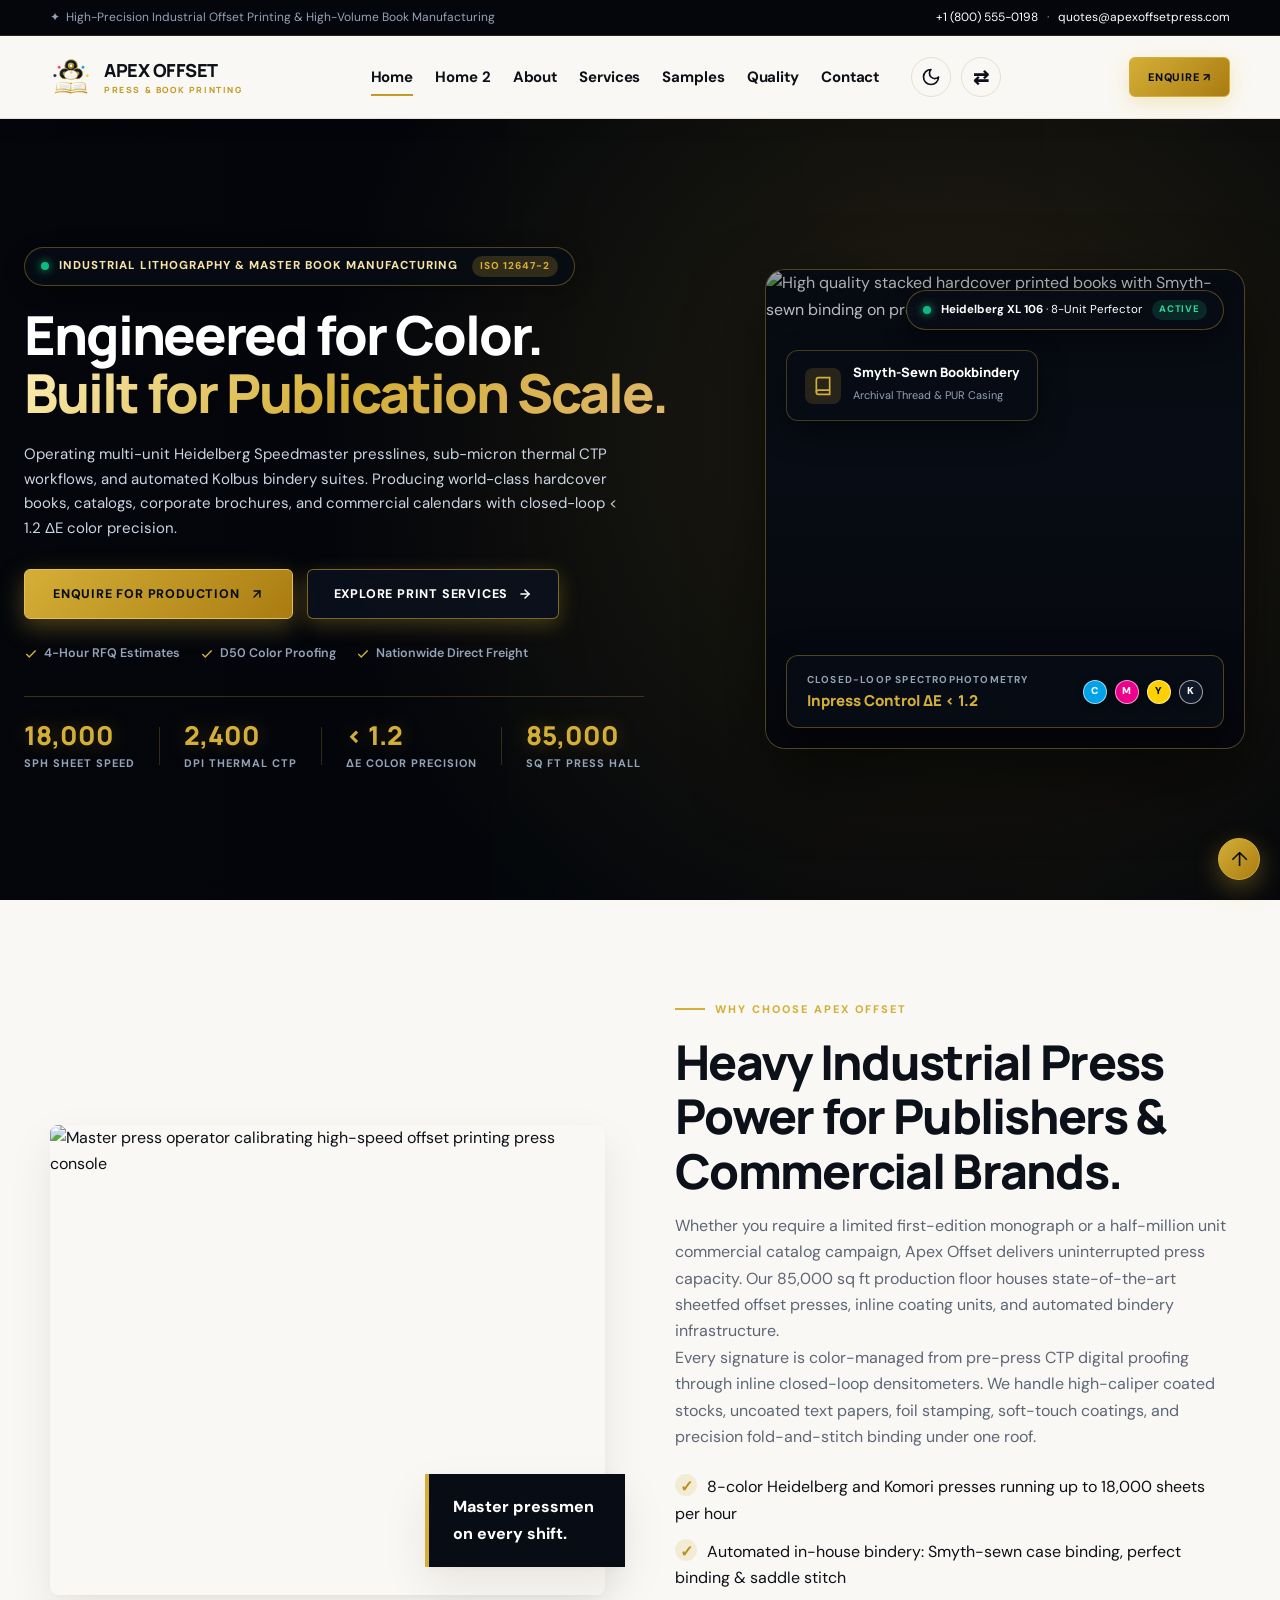
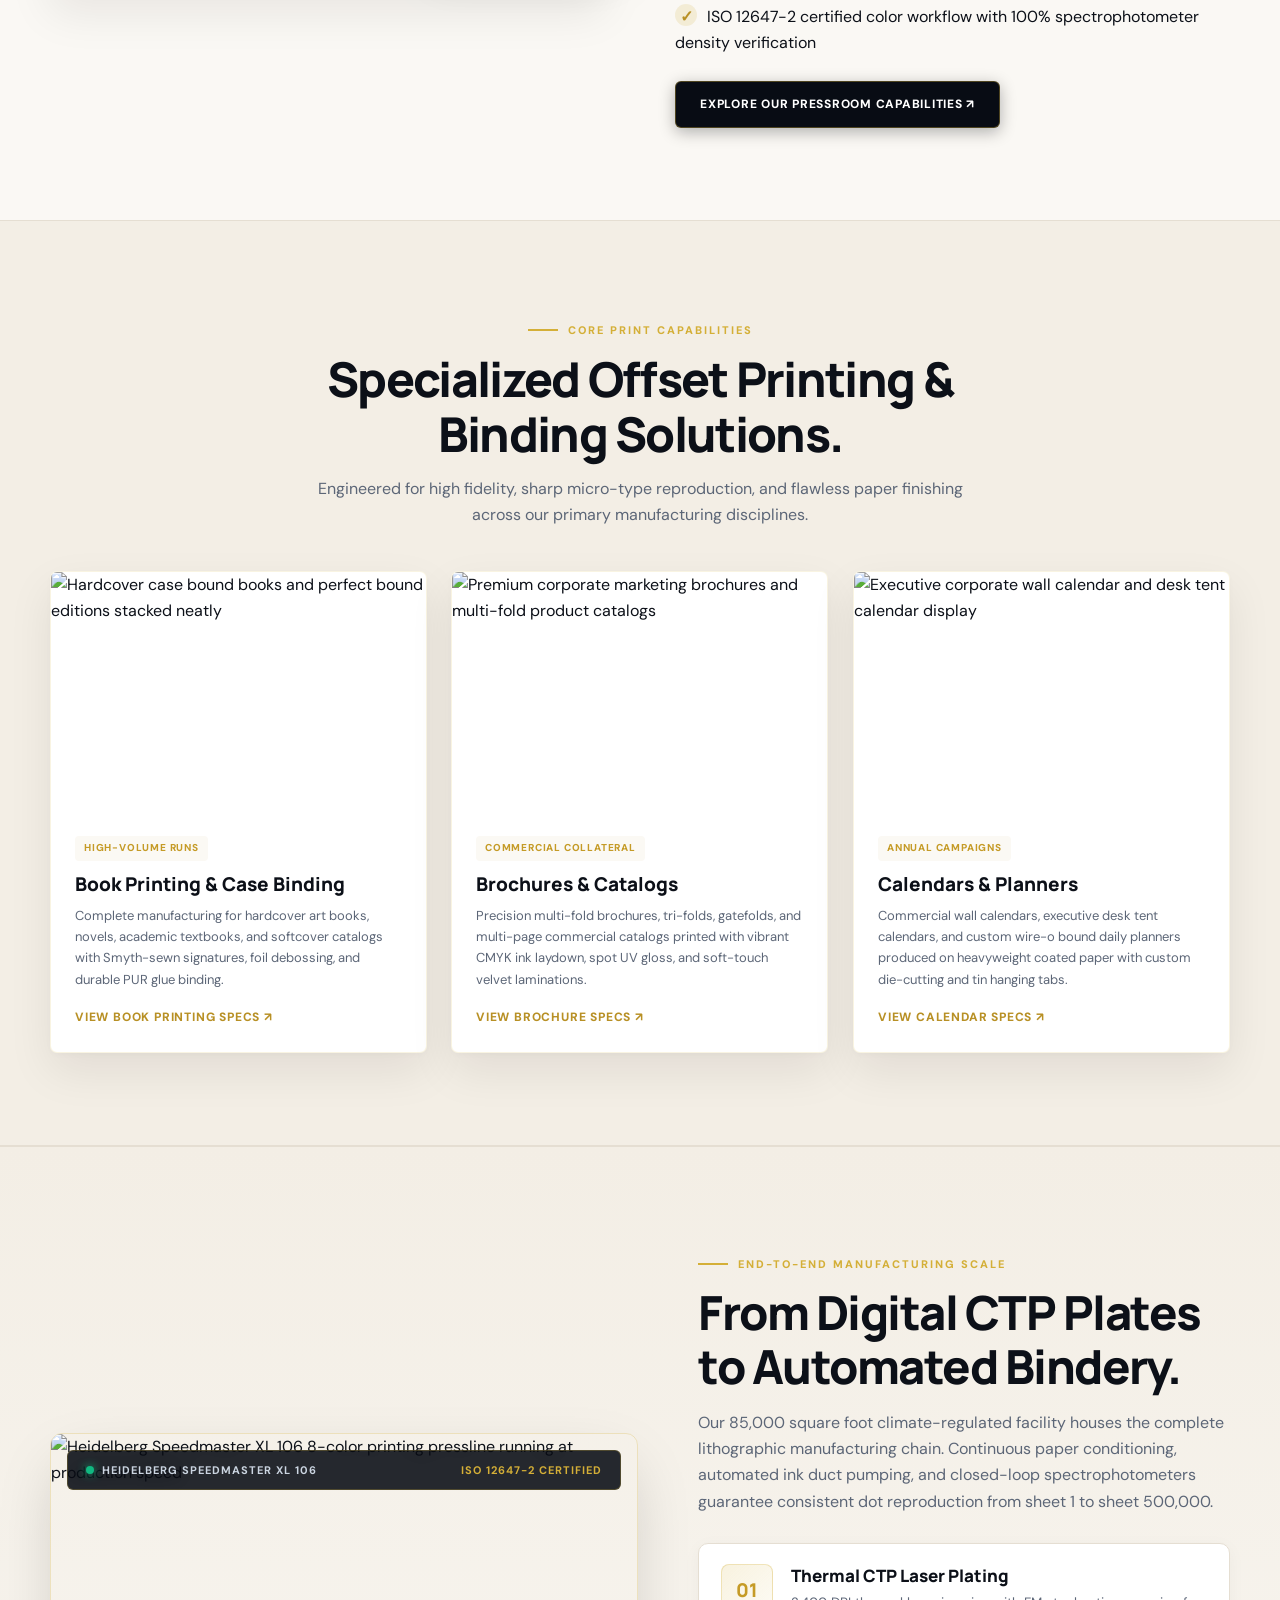
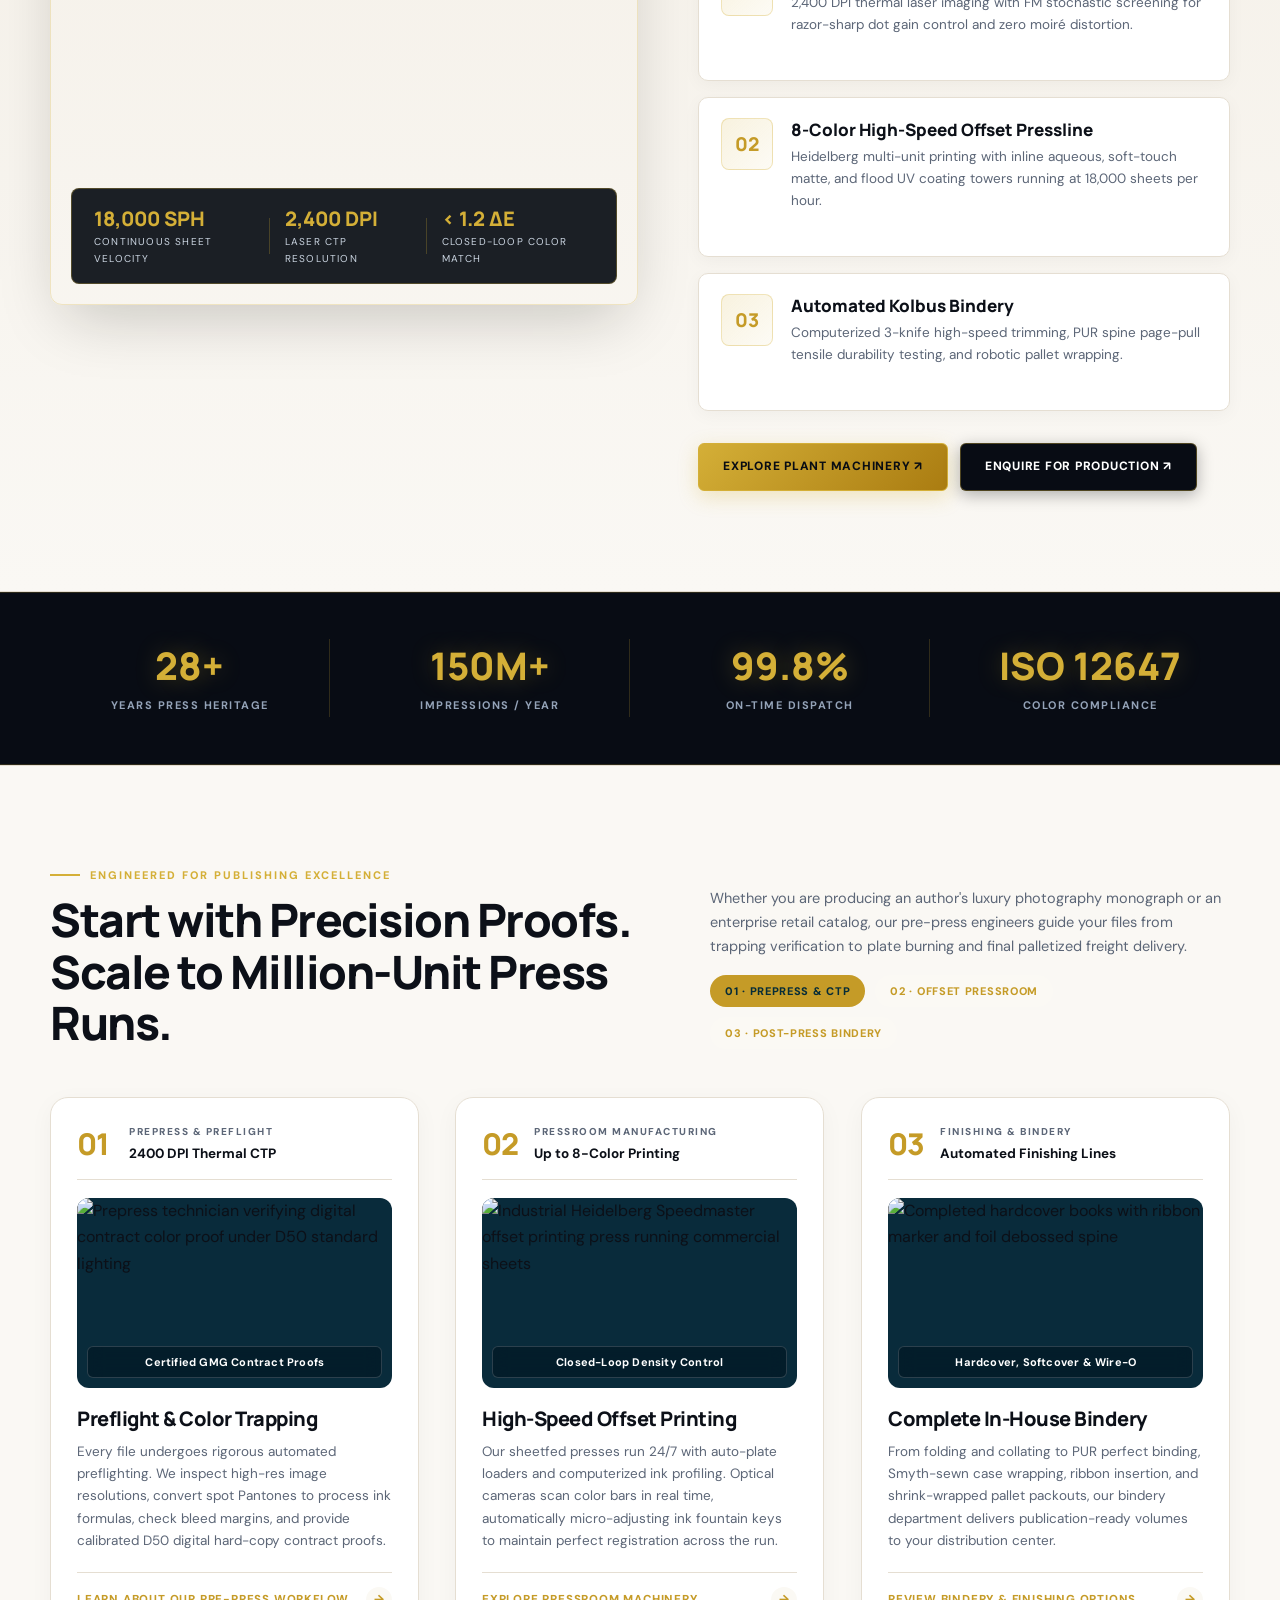
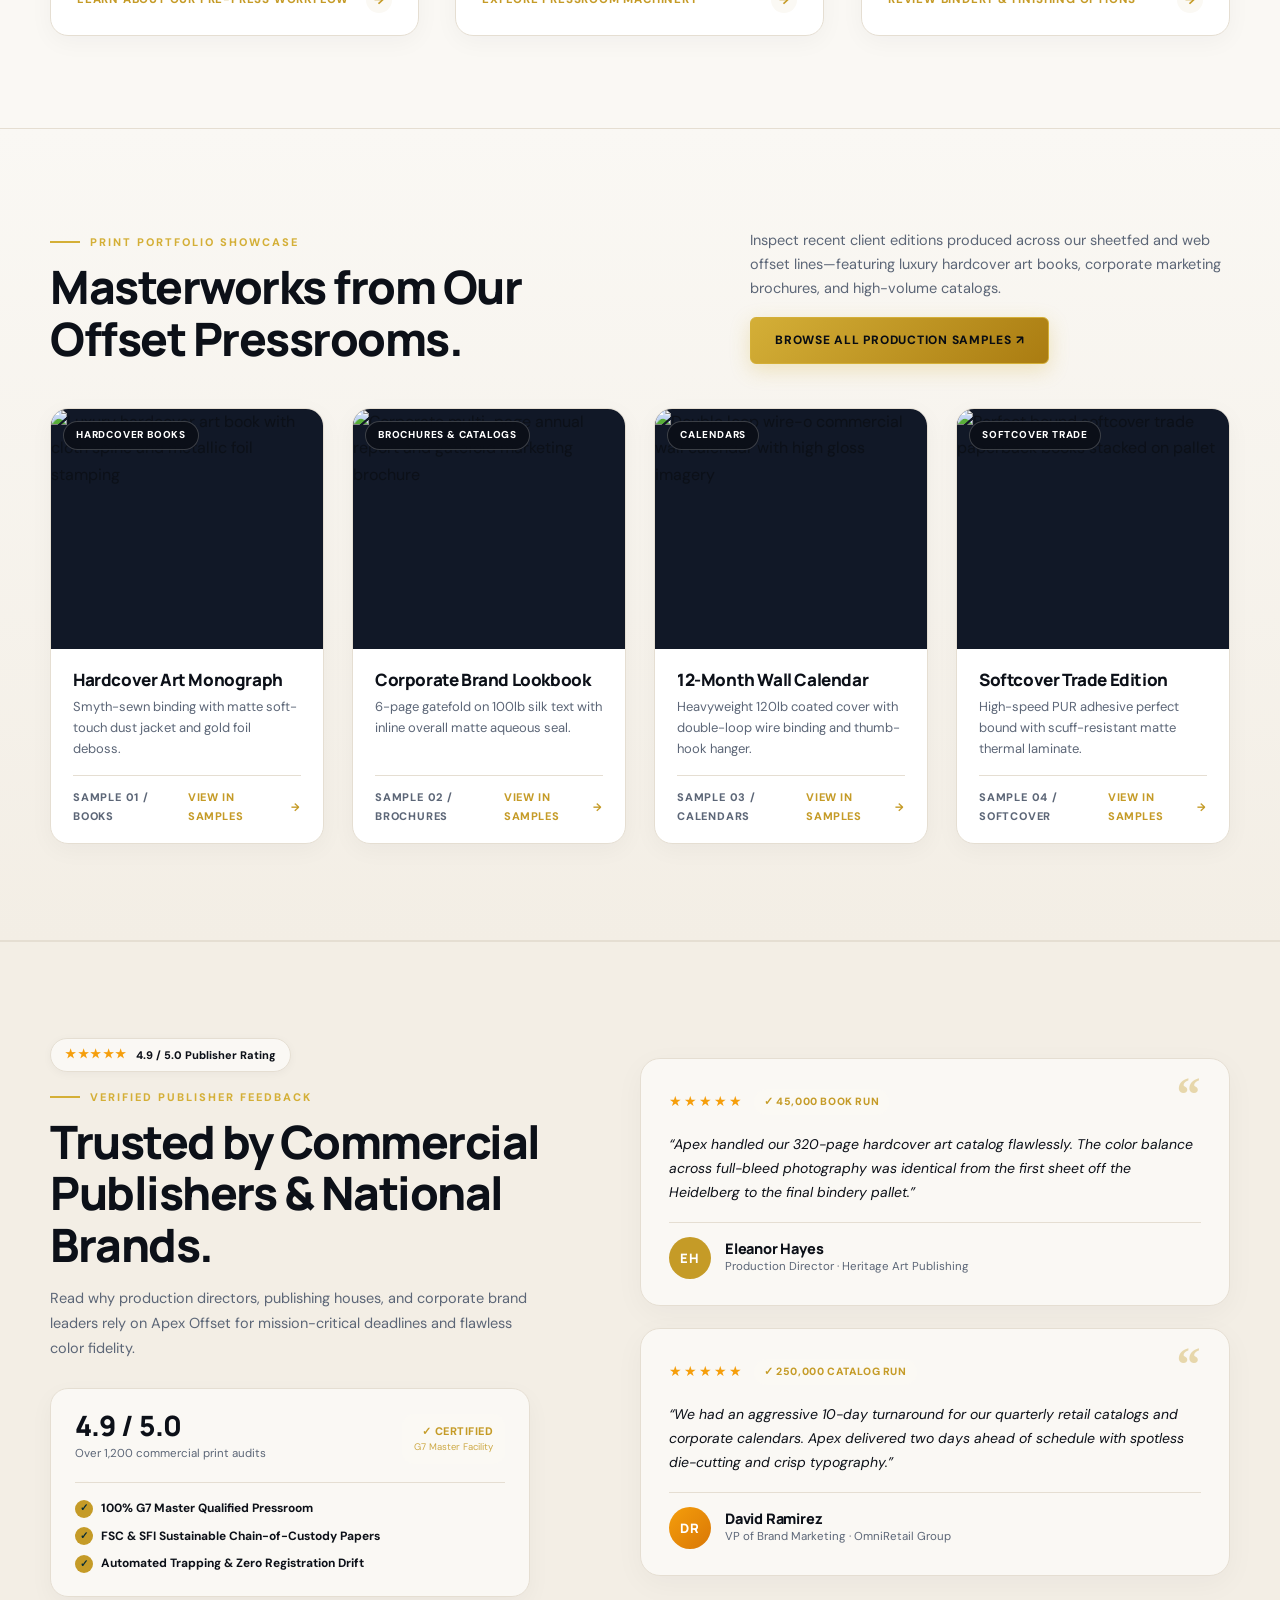
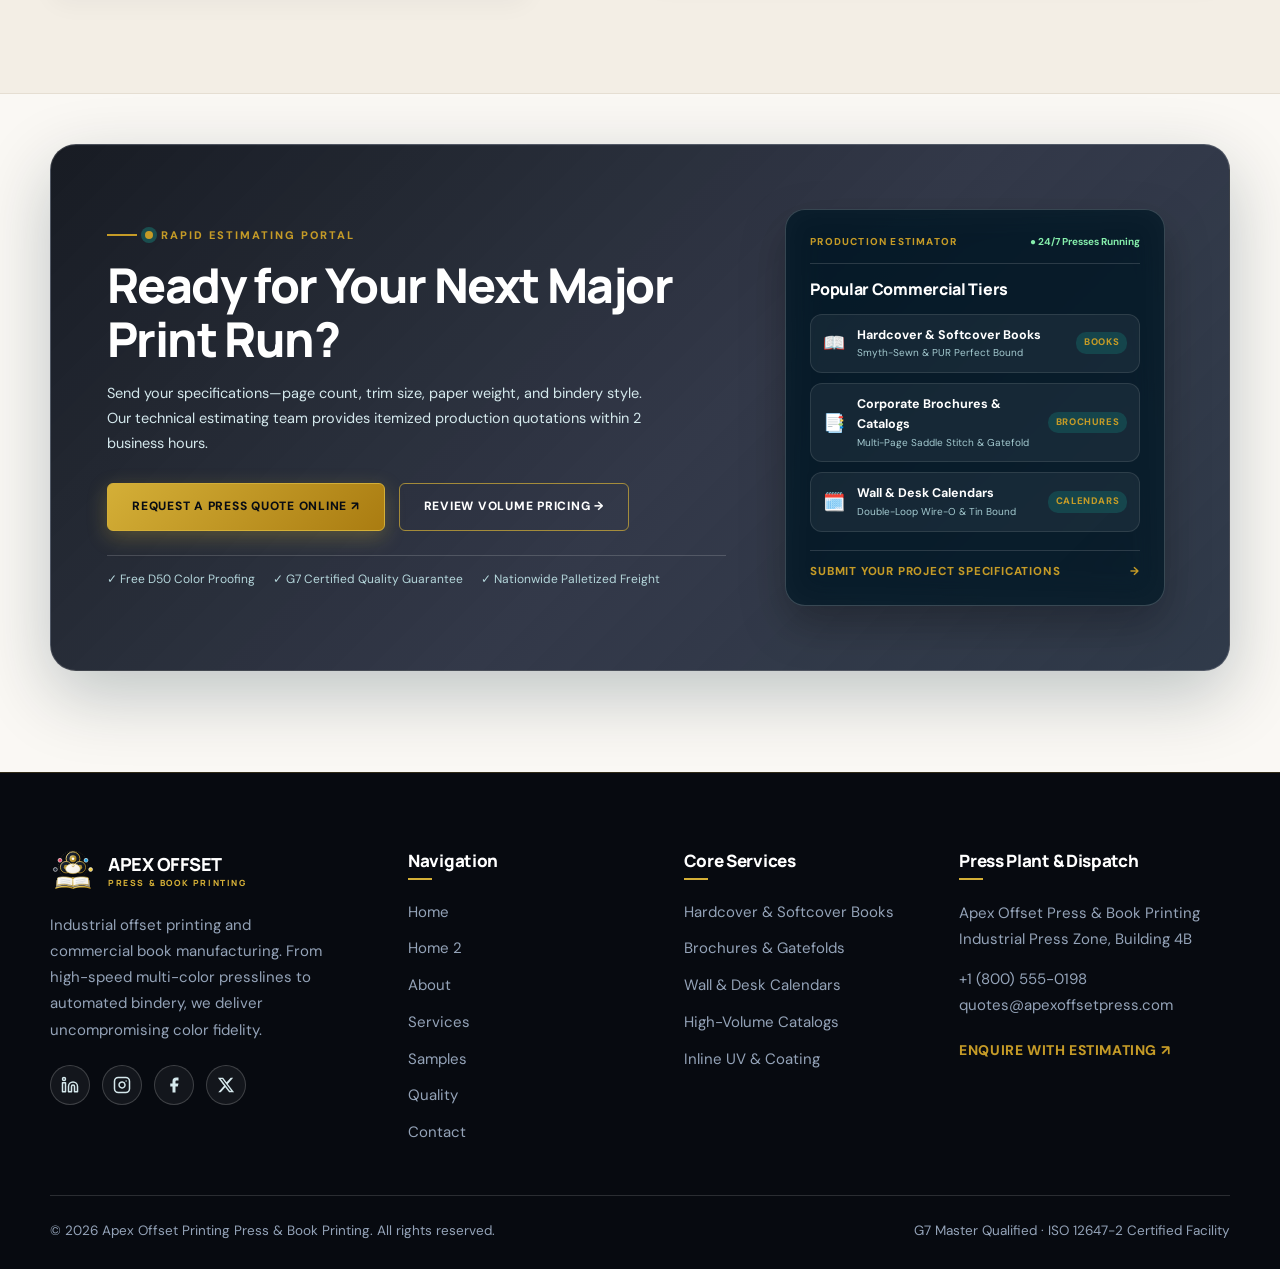
==== index.html @ 0d301044 "Initial commit: Offset Printing Press & Book Printing website" ====
<!doctype html>
<html lang="en" dir="ltr"><head><meta charset="utf-8"><meta name="viewport" content="width=device-width, initial-scale=1"><meta name="description" content="Apex Offset Printing Press & Book Printing — High-volume commercial offset lithography, hardcover & softcover book printing, brochures, catalogs, and calendars."><meta name="theme-color" content="#111827"><title>Home | Apex Offset Press &amp; Book Printing</title><link rel="icon" type="image/svg+xml" href="assets/favicon.svg"><link rel="stylesheet" href="assets/styles.css"></head>
<body>
<div class="topbar"><div class="container"><span>✦&nbsp; High-Precision Industrial Offset Printing &amp; High-Volume Book Manufacturing</span><span><a href="tel:+18005550198">+1 (800) 555-0198</a>&nbsp;&nbsp; · &nbsp;&nbsp;<a href="mailto:quotes@apexoffsetpress.com">quotes@apexoffsetpress.com</a></span></div></div>
<header class="site-header"><div class="container nav-wrap"><a class="brand" href="index.html"><img src="assets/logo.svg" alt="Apex Offset Press &amp; Book Printing Logo" class="brand-logo" width="42" height="42"><span class="brand-text"><span class="brand-name">APEX OFFSET</span><span class="brand-sub">PRESS &amp; BOOK PRINTING</span></span></a><nav class="nav-links"><a href="index.html" class="active">Home</a><a href="home-2.html">Home 2</a><a href="about.html">About</a><a href="services.html">Services</a><a href="samples.html">Samples</a><a href="quality.html">Quality</a><a href="contact.html">Contact</a><div class="nav-tools"><button class="icon-btn theme-toggle" data-theme-toggle aria-label="Toggle theme" title="Toggle Light / Dark mode"><svg class="theme-icon-moon" width="19" height="19" viewBox="0 0 24 24" fill="none" stroke="currentColor" stroke-width="2" stroke-linecap="round" stroke-linejoin="round" aria-hidden="true"><path d="M12 3a6 6 0 0 0 9 9 9 9 0 1 1-9-9Z"/></svg><svg class="theme-icon-sun" width="19" height="19" viewBox="0 0 24 24" fill="none" stroke="currentColor" stroke-width="2" stroke-linecap="round" stroke-linejoin="round" aria-hidden="true"><circle cx="12" cy="12" r="4"/><path d="M12 2v2"/><path d="M12 20v2"/><path d="m4.93 4.93 1.41 1.41"/><path d="m17.66 17.66 1.41 1.41"/><path d="M2 12h2"/><path d="M20 12h2"/><path d="m6.34 17.66-1.41 1.41"/><path d="m19.07 4.93-1.41 1.41"/></svg></button><button class="icon-btn" data-rtl-toggle aria-label="Toggle RTL" title="RTL / LTR">⇄</button></div><a class="btn nav-cta-btn" href="contact.html#quote-form">Enquire ↗</a></nav><div class="nav-actions"><a class="btn btn-small" href="contact.html#quote-form">Enquire ↗</a><button class="icon-btn menu-toggle" aria-label="Open menu" aria-expanded="false">☰</button></div></div></header><main>

<section class="hero-luxury-home1">
  <div class="hero-bg-layer" style="background-image:url('https://images.unsplash.com/photo-1581091226825-a6a2a5aee158?auto=format&fit=crop&w=1920&q=80')"></div>
  <div class="hero-overlay-layer"></div>
  <div class="container">
    <div class="hero-luxury-split">
      <!-- LEFT SIDE: Editorial Authority Copy & Gilded Metrics -->
      <div class="hero-luxury-content">
        <div class="luxury-hero-badge">
          <span class="gold-dot-pulse"></span>
          <span>Industrial Lithography &amp; Master Book Manufacturing</span>
          <span class="badge-accent">ISO 12647-2</span>
        </div>
        <h1 class="luxury-hero-title">
          Engineered for Color.<br>
          <span class="gold-shimmer-text">Built for Publication Scale.</span>
        </h1>
        <p class="luxury-hero-lead">
          Operating multi-unit Heidelberg Speedmaster presslines, sub-micron thermal CTP workflows, and automated Kolbus bindery suites. Producing world-class hardcover books, catalogs, corporate brochures, and commercial calendars with closed-loop &lt; 1.2 ΔE color precision.
        </p>
        <div class="luxury-hero-actions">
          <a class="btn btn-luxury-gold" href="contact.html#quote-form">
            <span>Enquire for Production</span>
            <svg width="14" height="14" viewBox="0 0 24 24" fill="none" stroke="currentColor" stroke-width="2.5" stroke-linecap="round" stroke-linejoin="round"><line x1="7" y1="17" x2="17" y2="7"/><polyline points="7 7 17 7 17 17"/></svg>
          </a>
          <a class="btn btn-luxury-glass" href="services.html">
            <span>Explore Print Services</span>
            <svg width="14" height="14" viewBox="0 0 24 24" fill="none" stroke="currentColor" stroke-width="2.5" stroke-linecap="round" stroke-linejoin="round"><line x1="5" y1="12" x2="19" y2="12"/><polyline points="12 5 19 12 12 19"/></svg>
          </a>
        </div>
        <div class="luxury-trust-bar">
          <span><svg width="14" height="14" viewBox="0 0 24 24" fill="none" stroke="#d4af37" stroke-width="2.5"><polyline points="20 6 9 17 4 12"/></svg> 4-Hour RFQ Estimates</span>
          <span><svg width="14" height="14" viewBox="0 0 24 24" fill="none" stroke="#d4af37" stroke-width="2.5"><polyline points="20 6 9 17 4 12"/></svg> D50 Color Proofing</span>
          <span><svg width="14" height="14" viewBox="0 0 24 24" fill="none" stroke="#d4af37" stroke-width="2.5"><polyline points="20 6 9 17 4 12"/></svg> Nationwide Direct Freight</span>
        </div>
        <div class="luxury-hero-metrics">
          <div class="metric-block">
            <strong class="metric-num">18,000</strong>
            <span class="metric-label">SPH Sheet Speed</span>
          </div>
          <div class="metric-divider"></div>
          <div class="metric-block">
            <strong class="metric-num">2,400</strong>
            <span class="metric-label">DPI Thermal CTP</span>
          </div>
          <div class="metric-divider"></div>
          <div class="metric-block">
            <strong class="metric-num">&lt; 1.2</strong>
            <span class="metric-label">ΔE Color Precision</span>
          </div>
          <div class="metric-divider"></div>
          <div class="metric-block">
            <strong class="metric-num">85,000</strong>
            <span class="metric-label">Sq Ft Press Hall</span>
          </div>
        </div>
      </div>

      <!-- RIGHT SIDE: Multi-Layered Editorial Showcase -->
      <div class="luxury-showcase-wrapper">
        <div class="luxury-main-card">
          <img src="https://images.unsplash.com/photo-1544716278-ca5e3f4abd8c?auto=format&fit=crop&w=1100&q=80" alt="High quality stacked hardcover printed books with Smyth-sewn binding on pressroom inspection table" loading="eager">
          <div class="card-inner-overlay"></div>
          
          <!-- Top Floating Status Pill -->
          <div class="float-pill">
            <span class="pill-dot"></span>
            <span><strong>Heidelberg XL 106</strong> · 8-Unit Perfector</span>
            <span class="pill-tag">ACTIVE</span>
          </div>

          <!-- Center Inset Inspection Tag -->
          <div class="float-craft-badge">
            <div class="craft-icon">
              <svg width="20" height="20" viewBox="0 0 24 24" fill="none" stroke="currentColor" stroke-width="2"><path d="M4 19.5A2.5 2.5 0 0 1 6.5 17H20"/><path d="M6.5 2H20v20H6.5A2.5 2.5 0 0 1 4 19.5v-15A2.5 2.5 0 0 1 6.5 2z"/></svg>
            </div>
            <div>
              <strong>Smyth-Sewn Bookbindery</strong>
              <span>Archival Thread &amp; PUR Casing</span>
            </div>
          </div>

          <!-- Bottom CMYK Process Color Bar & Density Spectro -->
          <div class="float-spectro-card">
            <div>
              <span class="spectro-kicker">Closed-Loop Spectrophotometry</span>
              <strong class="spectro-val">Inpress Control ΔE &lt; 1.2</strong>
            </div>
            <div class="cmyk-dot-row">
              <span class="cmyk-chip c" title="Cyan 100%">C</span>
              <span class="cmyk-chip m" title="Magenta 100%">M</span>
              <span class="cmyk-chip y" title="Yellow 100%">Y</span>
              <span class="cmyk-chip k" title="Key Black 100%">K</span>
            </div>
          </div>
        </div>
      </div>
    </div>
  </div>
</section>

<section class="section"><div class="container split reveal"><div class="split-media"><img src="https://images.unsplash.com/photo-1581092160607-ee22621dd758?auto=format&fit=crop&w=1200&q=80" alt="Master press operator calibrating high-speed offset printing press console"><div class="float-note">Master pressmen on every shift.</div></div><div class="split-copy"><span class="eyebrow">Why Choose Apex Offset</span><h2>Heavy Industrial Press Power for Publishers &amp; Commercial Brands.</h2><p>Whether you require a limited first-edition monograph or a half-million unit commercial catalog campaign, Apex Offset delivers uninterrupted press capacity. Our 85,000 sq ft production floor houses state-of-the-art sheetfed offset presses, inline coating units, and automated bindery infrastructure.</p><p>Every signature is color-managed from pre-press CTP digital proofing through inline closed-loop densitometers. We handle high-caliper coated stocks, uncoated text papers, foil stamping, soft-touch coatings, and precision fold-and-stitch binding under one roof.</p><ul class="check-list"><li>8-color Heidelberg and Komori presses running up to 18,000 sheets per hour</li><li>Automated in-house bindery: Smyth-sewn case binding, perfect binding &amp; saddle stitch</li><li>ISO 12647-2 certified color workflow with 100% spectrophotometer density verification</li></ul><a class="btn btn-dark" href="home-2.html">Explore our pressroom capabilities ↗</a></div></div></section>

<section class="section section-sand" id="activities"><div class="container"><div class="section-head center reveal"><span class="eyebrow">Core Print Capabilities</span><h2>Specialized Offset Printing &amp; Binding Solutions.</h2><p>Engineered for high fidelity, sharp micro-type reproduction, and flawless paper finishing across our primary manufacturing disciplines.</p></div><div class="grid grid-3">
<article class="activity-card reveal"><img src="https://images.unsplash.com/photo-1512820790803-83ca734da794?auto=format&fit=crop&w=900&q=80" alt="Hardcover case bound books and perfect bound editions stacked neatly" loading="lazy"><div class="activity-body"><span class="card-badge">High-Volume Runs</span><h3>Book Printing &amp; Case Binding</h3><p>Complete manufacturing for hardcover art books, novels, academic textbooks, and softcover catalogs with Smyth-sewn signatures, foil debossing, and durable PUR glue binding.</p><a class="text-link" href="services.html#books">View book printing specs ↗</a></div></article>
<article class="activity-card reveal"><img src="https://images.unsplash.com/photo-1586075010923-2dd4570fb338?auto=format&fit=crop&w=900&q=80" alt="Premium corporate marketing brochures and multi-fold product catalogs" loading="lazy"><div class="activity-body"><span class="card-badge">Commercial Collateral</span><h3>Brochures &amp; Catalogs</h3><p>Precision multi-fold brochures, tri-folds, gatefolds, and multi-page commercial catalogs printed with vibrant CMYK ink laydown, spot UV gloss, and soft-touch velvet laminations.</p><a class="text-link" href="services.html#brochures">View brochure specs ↗</a></div></article>
<article class="activity-card reveal"><img src="https://images.unsplash.com/photo-1506784983877-45594efa4cbe?auto=format&fit=crop&w=900&q=80" alt="Executive corporate wall calendar and desk tent calendar display" loading="lazy"><div class="activity-body"><span class="card-badge">Annual Campaigns</span><h3>Calendars &amp; Planners</h3><p>Commercial wall calendars, executive desk tent calendars, and custom wire-o bound daily planners produced on heavyweight coated paper with custom die-cutting and tin hanging tabs.</p><a class="text-link" href="services.html#calendars">View calendar specs ↗</a></div></article>
</div></div></section>

<section class="section panorama-section">
  <div class="container panorama-grid">
    <div class="panorama-visual reveal">
      <div class="press-showcase-frame">
        <img src="https://images.unsplash.com/photo-1581091226825-a6a2a5aee158?auto=format&fit=crop&w=1200&q=80" alt="Heidelberg Speedmaster XL 106 8-color printing pressline running at production speed" loading="lazy">
        <div class="press-hud-top">
          <span><span class="press-live-dot"></span>HEIDELBERG SPEEDMASTER XL 106</span>
          <strong>ISO 12647-2 CERTIFIED</strong>
        </div>
        <div class="press-hud-bottom">
          <div class="press-hud-stat">
            <strong>18,000 SPH</strong>
            <span>Continuous Sheet Velocity</span>
          </div>
          <div class="press-hud-divider"></div>
          <div class="press-hud-stat">
            <strong>2,400 DPI</strong>
            <span>Laser CTP Resolution</span>
          </div>
          <div class="press-hud-divider"></div>
          <div class="press-hud-stat">
            <strong>&lt; 1.2 ΔE</strong>
            <span>Closed-Loop Color Match</span>
          </div>
        </div>
      </div>
    </div>

    <div class="panorama-copy reveal">
      <span class="eyebrow">End-To-End Manufacturing Scale</span>
      <h2>From Digital CTP Plates to Automated Bindery.</h2>
      <p>Our 85,000 square foot climate-regulated facility houses the complete lithographic manufacturing chain. Continuous paper conditioning, automated ink duct pumping, and closed-loop spectrophotometers guarantee consistent dot reproduction from sheet 1 to sheet 500,000.</p>
      
      <div class="process-stack-grid">
        <div class="process-step-box">
          <span class="p-num">01</span>
          <div>
            <h4>Thermal CTP Laser Plating</h4>
            <p>2,400 DPI thermal laser imaging with FM stochastic screening for razor-sharp dot gain control and zero moiré distortion.</p>
          </div>
        </div>
        <div class="process-step-box">
          <span class="p-num">02</span>
          <div>
            <h4>8-Color High-Speed Offset Pressline</h4>
            <p>Heidelberg multi-unit printing with inline aqueous, soft-touch matte, and flood UV coating towers running at 18,000 sheets per hour.</p>
          </div>
        </div>
        <div class="process-step-box">
          <span class="p-num">03</span>
          <div>
            <h4>Automated Kolbus Bindery</h4>
            <p>Computerized 3-knife high-speed trimming, PUR spine page-pull tensile durability testing, and robotic pallet wrapping.</p>
          </div>
        </div>
      </div>

      <div class="hero-actions">
        <a class="btn" href="home-2.html">Explore Plant Machinery ↗</a>
        <a class="btn btn-dark" href="contact.html#quote-form">Enquire for Production ↗</a>
      </div>
    </div>
  </div>
</section>

<section class="stats"><div class="container stat-row"><div class="stat"><strong>28+</strong><span>Years Press Heritage</span></div><div class="stat"><strong>150M+</strong><span>Impressions / Year</span></div><div class="stat"><strong>99.8%</strong><span>On-Time Dispatch</span></div><div class="stat"><strong>ISO 12647</strong><span>Color Compliance</span></div></div></section>

<section class="section level-journey-section"><div class="container">
  <div class="level-journey-head reveal">
    <div class="level-head-left">
      <span class="eyebrow">Engineered for Publishing Excellence</span>
      <h2>Start with Precision Proofs.<br>Scale to Million-Unit Press Runs.</h2>
    </div>
    <div class="level-head-right">
      <p>Whether you are producing an author's luxury photography monograph or an enterprise retail catalog, our pre-press engineers guide your files from trapping verification to plate burning and final palletized freight delivery.</p>
      <div class="level-step-pills">
        <span class="step-pill active">01 · Prepress &amp; CTP</span>
        <span class="step-pill">02 · Offset Pressroom</span>
        <span class="step-pill">03 · Post-Press Bindery</span>
      </div>
    </div>
  </div>

  <div class="level-journey-grid">
    <article class="level-journey-item reveal">
      <div class="level-item-header">
        <span class="level-num">01</span>
        <div class="level-kicker-wrap">
          <span class="level-kicker">Prepress &amp; Preflight</span>
          <span class="level-badge">2400 DPI Thermal CTP</span>
        </div>
      </div>
      <div class="level-item-media">
        <img src="https://images.unsplash.com/photo-1626785774573-4b799315345d?auto=format&fit=crop&w=700&q=80" alt="Prepress technician verifying digital contract color proof under D50 standard lighting" loading="lazy">
        <span class="level-media-tag">Certified GMG Contract Proofs</span>
      </div>
      <div class="level-item-body">
        <h3>Preflight &amp; Color Trapping</h3>
        <p>Every file undergoes rigorous automated preflighting. We inspect high-res image resolutions, convert spot Pantones to process ink formulas, check bleed margins, and provide calibrated D50 digital hard-copy contract proofs.</p>
        <a class="level-item-link" href="quality.html"><span>Learn about our pre-press workflow</span><span class="link-arrow">→</span></a>
      </div>
    </article>

    <article class="level-journey-item reveal">
      <div class="level-item-header">
        <span class="level-num">02</span>
        <div class="level-kicker-wrap">
          <span class="level-kicker">Pressroom Manufacturing</span>
          <span class="level-badge">Up to 8-Color Printing</span>
        </div>
      </div>
      <div class="level-item-media">
        <img src="https://images.unsplash.com/photo-1563986768609-322da13575f3?auto=format&fit=crop&w=700&q=80" alt="Industrial Heidelberg Speedmaster offset printing press running commercial sheets" loading="lazy">
        <span class="level-media-tag">Closed-Loop Density Control</span>
      </div>
      <div class="level-item-body">
        <h3>High-Speed Offset Printing</h3>
        <p>Our sheetfed presses run 24/7 with auto-plate loaders and computerized ink profiling. Optical cameras scan color bars in real time, automatically micro-adjusting ink fountain keys to maintain perfect registration across the run.</p>
        <a class="level-item-link" href="home-2.html"><span>Explore pressroom machinery</span><span class="link-arrow">→</span></a>
      </div>
    </article>

    <article class="level-journey-item reveal">
      <div class="level-item-header">
        <span class="level-num">03</span>
        <div class="level-kicker-wrap">
          <span class="level-kicker">Finishing &amp; Bindery</span>
          <span class="level-badge">Automated Finishing Lines</span>
        </div>
      </div>
      <div class="level-item-media">
        <img src="https://images.unsplash.com/photo-1544716278-ca5e3f4abd8c?auto=format&fit=crop&w=700&q=80" alt="Completed hardcover books with ribbon marker and foil debossed spine" loading="lazy">
        <span class="level-media-tag">Hardcover, Softcover &amp; Wire-O</span>
      </div>
      <div class="level-item-body">
        <h3>Complete In-House Bindery</h3>
        <p>From folding and collating to PUR perfect binding, Smyth-sewn case wrapping, ribbon insertion, and shrink-wrapped pallet packouts, our bindery department delivers publication-ready volumes to your distribution center.</p>
        <a class="level-item-link" href="services.html"><span>Review bindery &amp; finishing options</span><span class="link-arrow">→</span></a>
      </div>
    </article>
  </div>
</div></section>

<!-- Dedicated Live Gallery Snapshot Showcase linking Home to Samples Page -->
<section class="section home1-gallery-section" id="home-gallery"><div class="container">
  <div class="home1-gallery-head reveal">
    <div class="home1-head-copy">
      <span class="eyebrow">Print Portfolio Showcase</span>
      <h2>Masterworks from Our<br>Offset Pressrooms.</h2>
    </div>
    <div class="home1-head-action">
      <p>Inspect recent client editions produced across our sheetfed and web offset lines—featuring luxury hardcover art books, corporate marketing brochures, and high-volume catalogs.</p>
      <a class="btn" href="samples.html">Browse All Production Samples ↗</a>
    </div>
  </div>

  <div class="home1-gallery-grid">
    <article class="gallery-photo-card reveal">
      <div class="gallery-card-thumb">
        <img src="https://images.unsplash.com/photo-1544716278-ca5e3f4abd8c?auto=format&fit=crop&w=600&q=80" alt="Luxury hardcover art book with cloth spine and metallic foil stamping" loading="lazy">
        <span class="gallery-tag-pill">Hardcover Books</span>
        <span class="gallery-card-icon">↗</span>
      </div>
      <div class="gallery-photo-meta">
        <b>Hardcover Art Monograph</b>
        <span>Smyth-sewn binding with matte soft-touch dust jacket and gold foil deboss.</span>
        <div class="gallery-card-footer">
          <span class="gallery-photo-badge">Sample 01 / Books</span>
          <a class="gallery-view-link" href="samples.html">View in Samples <span>→</span></a>
        </div>
      </div>
    </article>

    <article class="gallery-photo-card reveal">
      <div class="gallery-card-thumb">
        <img src="https://images.unsplash.com/photo-1586075010923-2dd4570fb338?auto=format&fit=crop&w=600&q=80" alt="Corporate multi-page annual report and gatefold marketing brochure" loading="lazy">
        <span class="gallery-tag-pill">Brochures &amp; Catalogs</span>
        <span class="gallery-card-icon">↗</span>
      </div>
      <div class="gallery-photo-meta">
        <b>Corporate Brand Lookbook</b>
        <span>6-page gatefold on 100lb silk text with inline overall matte aqueous seal.</span>
        <div class="gallery-card-footer">
          <span class="gallery-photo-badge">Sample 02 / Brochures</span>
          <a class="gallery-view-link" href="samples.html">View in Samples <span>→</span></a>
        </div>
      </div>
    </article>

    <article class="gallery-photo-card reveal">
      <div class="gallery-card-thumb">
        <img src="https://images.unsplash.com/photo-1506784983877-45594efa4cbe?auto=format&fit=crop&w=600&q=80" alt="Double loop wire-o commercial wall calendar with high gloss imagery" loading="lazy">
        <span class="gallery-tag-pill">Calendars</span>
        <span class="gallery-card-icon">↗</span>
      </div>
      <div class="gallery-photo-meta">
        <b>12-Month Wall Calendar</b>
        <span>Heavyweight 120lb coated cover with double-loop wire binding and thumb-hook hanger.</span>
        <div class="gallery-card-footer">
          <span class="gallery-photo-badge">Sample 03 / Calendars</span>
          <a class="gallery-view-link" href="samples.html">View in Samples <span>→</span></a>
        </div>
      </div>
    </article>

    <article class="gallery-photo-card reveal">
      <div class="gallery-card-thumb">
        <img src="https://images.unsplash.com/photo-1512820790803-83ca734da794?auto=format&fit=crop&w=600&q=80" alt="Perfect bound softcover trade paperback books stacked on pallet" loading="lazy">
        <span class="gallery-tag-pill">Softcover Trade</span>
        <span class="gallery-card-icon">↗</span>
      </div>
      <div class="gallery-photo-meta">
        <b>Softcover Trade Edition</b>
        <span>High-speed PUR adhesive perfect bound with scuff-resistant matte thermal laminate.</span>
        <div class="gallery-card-footer">
          <span class="gallery-photo-badge">Sample 04 / Softcover</span>
          <a class="gallery-view-link" href="samples.html">View in Samples <span>→</span></a>
        </div>
      </div>
    </article>
  </div>
</div></section>

<!-- Section 1: Asymmetric Social Proof & Verified Stories -->
<section class="section home1-reviews-section"><div class="container">
  <div class="home1-reviews-grid">
    <!-- Left Column: Story Header & Verified Trust Stats -->
    <div class="reviews-intro-col reveal">
      <div class="reviews-badge-pill">
        <span class="rating-stars">★★★★★</span>
        <span>4.9 / 5.0 Publisher Rating</span>
      </div>
      <span class="eyebrow">Verified Publisher Feedback</span>
      <h2>Trusted by Commercial Publishers &amp; National Brands.</h2>
      <p>Read why production directors, publishing houses, and corporate brand leaders rely on Apex Offset for mission-critical deadlines and flawless color fidelity.</p>
      
      <div class="reviews-trust-card">
        <div class="trust-stat-row">
          <div class="trust-stat">
            <strong>4.9 / 5.0</strong>
            <span>Over 1,200 commercial print audits</span>
          </div>
          <div class="trust-stat-seal">
            <span>✓ Certified</span>
            <small>G7 Master Facility</small>
          </div>
        </div>
        <div class="trust-perks-list">
          <span><i class="perk-check">✓</i> 100% G7 Master Qualified Pressroom</span>
          <span><i class="perk-check">✓</i> FSC &amp; SFI Sustainable Chain-of-Custody Papers</span>
          <span><i class="perk-check">✓</i> Automated Trapping &amp; Zero Registration Drift</span>
        </div>
      </div>
    </div>

    <!-- Right Column: Elevated Review Cards -->
    <div class="reviews-cards-col">
      <article class="review-card-modern reveal">
        <div class="review-card-top">
          <div class="review-stars-wrap">
            <span class="review-stars">★★★★★</span>
            <span class="review-verified-pill">✓ 45,000 Book Run</span>
          </div>
          <span class="review-quote-mark">“</span>
        </div>
        <p class="review-quote-text">“Apex handled our 320-page hardcover art catalog flawlessly. The color balance across full-bleed photography was identical from the first sheet off the Heidelberg to the final bindery pallet.”</p>
        <div class="review-card-author">
          <div class="author-avatar">EH</div>
          <div class="author-info">
            <strong>Eleanor Hayes</strong>
            <span>Production Director · Heritage Art Publishing</span>
          </div>
        </div>
      </article>

      <article class="review-card-modern reveal">
        <div class="review-card-top">
          <div class="review-stars-wrap">
            <span class="review-stars">★★★★★</span>
            <span class="review-verified-pill">✓ 250,000 Catalog Run</span>
          </div>
          <span class="review-quote-mark">“</span>
        </div>
        <p class="review-quote-text">“We had an aggressive 10-day turnaround for our quarterly retail catalogs and corporate calendars. Apex delivered two days ahead of schedule with spotless die-cutting and crisp typography.”</p>
        <div class="review-card-author">
          <div class="author-avatar author-avatar-accent">DR</div>
          <div class="author-info">
            <strong>David Ramirez</strong>
            <span>VP of Brand Marketing · OmniRetail Group</span>
          </div>
        </div>
      </article>
    </div>
  </div>
</div></section>

<!-- Section 2: Luxury Floating Island Canvas -->
<section class="home1-cta-section"><div class="container">
  <div class="home1-cta-island reveal" style="background-image:linear-gradient(135deg,rgba(11,15,23,.95) 0%,rgba(15,23,42,.85) 55%,rgba(30,41,59,.92) 100%),url('https://images.unsplash.com/photo-1504917599217-d4dc5ebe6122?auto=format&fit=crop&w=1400&q=80')">
    <div class="home1-cta-grid">
      <!-- Left: Content & Dual Actions -->
      <div class="home1-cta-content">
        <span class="eyebrow cta-eyebrow"><span class="cta-pulse-dot"></span> Rapid Estimating Portal</span>
        <h2>Ready for Your Next Major Print Run?</h2>
        <p>Send your specifications—page count, trim size, paper weight, and bindery style. Our technical estimating team provides itemized production quotations within 2 business hours.</p>
        <div class="home1-cta-actions">
          <a class="btn" href="contact.html#quote-form">Request a Press Quote Online ↗</a>
          <a class="btn btn-outline" href="services.html#pricing">Review Volume Pricing →</a>
        </div>
        <div class="cta-perks-row">
          <span>✓ Free D50 Color Proofing</span>
          <span>✓ G7 Certified Quality Guarantee</span>
          <span>✓ Nationwide Palletized Freight</span>
        </div>
      </div>

      <!-- Right: Floating Concierge Booking Card -->
      <div class="home1-cta-concierge">
        <div class="concierge-card">
          <div class="concierge-head">
            <span class="concierge-tag">Production Estimator</span>
            <span class="concierge-status">● 24/7 Presses Running</span>
          </div>
          <h4>Popular Commercial Tiers</h4>
          <div class="concierge-sessions">
            <div class="concierge-session-item">
              <span class="session-icon">📖</span>
              <div class="session-info">
                <b>Hardcover &amp; Softcover Books</b>
                <small>Smyth-Sewn &amp; PUR Perfect Bound</small>
              </div>
              <span class="session-tag">Books</span>
            </div>
            <div class="concierge-session-item">
              <span class="session-icon">📑</span>
              <div class="session-info">
                <b>Corporate Brochures &amp; Catalogs</b>
                <small>Multi-Page Saddle Stitch &amp; Gatefold</small>
              </div>
              <span class="session-tag">Brochures</span>
            </div>
            <div class="concierge-session-item">
              <span class="session-icon">🗓️</span>
              <div class="session-info">
                <b>Wall &amp; Desk Calendars</b>
                <small>Double-Loop Wire-O &amp; Tin Bound</small>
              </div>
              <span class="session-tag">Calendars</span>
            </div>
          </div>
          <a class="concierge-cta-link" href="contact.html#quote-form"><span>Submit your project specifications</span><span>→</span></a>
        </div>
      </div>
    </div>
  </div>
</div></section>
</main>
<footer class="site-footer"><div class="container"><div class="footer-grid">
<div><a class="brand" href="index.html"><img src="assets/logo.svg" alt="Apex Offset Press &amp; Book Printing Logo" class="brand-logo" width="46" height="46"><span class="brand-text"><span class="brand-name">APEX OFFSET</span><span class="brand-sub">PRESS &amp; BOOK PRINTING</span></span></a><p style="max-width:280px;margin-top:18px">Industrial offset printing and commercial book manufacturing. From high-speed multi-color presslines to automated bindery, we deliver uncompromising color fidelity.</p><div class="social-links"><a href="https://www.linkedin.com/" aria-label="LinkedIn" target="_blank" rel="noopener"><svg width="18" height="18" viewBox="0 0 24 24" fill="none" stroke="currentColor" stroke-width="2" stroke-linecap="round" stroke-linejoin="round" aria-hidden="true"><path d="M16 8a6 6 0 0 1 6 6v7h-4v-7a2 2 0 0 0-2-2 2 2 0 0 0-2 2v7h-4v-7a6 6 0 0 1 6-6z"/><rect width="4" height="12" x="2" y="9"/><circle cx="4" cy="4" r="2"/></svg></a><a href="https://www.instagram.com/" aria-label="Instagram" target="_blank" rel="noopener"><svg width="18" height="18" viewBox="0 0 24 24" fill="none" stroke="currentColor" stroke-width="2" stroke-linecap="round" stroke-linejoin="round" aria-hidden="true"><rect width="20" height="20" x="2" y="2" rx="5" ry="5"/><path d="M16 11.37A4 4 0 1 1 12.63 8 4 4 0 0 1 16 11.37z"/><line x1="17.5" x2="17.51" y1="6.5" y2="6.5"/></svg></a><a href="https://www.facebook.com/" aria-label="Facebook" target="_blank" rel="noopener"><svg width="18" height="18" viewBox="0 0 24 24" fill="currentColor" aria-hidden="true"><path d="M18 2h-3a5 5 0 0 0-5 5v3H7v4h3v8h4v-8h3l1-4h-4V7a1 1 0 0 1 1-1h3z"/></svg></a><a href="https://x.com/" aria-label="X" target="_blank" rel="noopener"><svg width="17" height="17" viewBox="0 0 24 24" fill="currentColor" aria-hidden="true"><path d="M18.244 2.25h3.308l-7.227 8.26 8.502 11.24H16.17l-5.214-6.817L4.99 21.75H1.68l7.73-8.835L1.254 2.25H8.08l4.713 6.231zm-1.161 17.52h1.833L7.084 4.126H5.117z"/></svg></a></div></div>
<div><h4>Navigation</h4><div class="footer-links"><a href="index.html">Home</a><a href="home-2.html">Home 2</a><a href="about.html">About</a><a href="services.html">Services</a><a href="samples.html">Samples</a><a href="quality.html">Quality</a><a href="contact.html">Contact</a></div></div>
<div><h4>Core Services</h4><div class="footer-links"><a href="services.html#books">Hardcover &amp; Softcover Books</a><a href="services.html#brochures">Brochures &amp; Gatefolds</a><a href="services.html#calendars">Wall &amp; Desk Calendars</a><a href="services.html#catalogs">High-Volume Catalogs</a><a href="home-2.html">Inline UV &amp; Coating</a></div></div>
<div><h4>Press Plant &amp; Dispatch</h4><p>Apex Offset Press &amp; Book Printing<br>Industrial Press Zone, Building 4B</p><p>+1 (800) 555-0198<br>quotes@apexoffsetpress.com</p><a class="text-link" href="contact.html#quote-form">Enquire with Estimating ↗</a></div>
</div><div class="footer-bottom"><span>© <span data-year></span> Apex Offset Printing Press &amp; Book Printing. All rights reserved.</span><span>G7 Master Qualified · ISO 12647-2 Certified Facility</span></div></div></footer><button class="back-top" aria-label="Back to top">↑</button><script src="assets/site.js"></script></body></html>
---- assets/styles.css ----
@import url('https://fonts.googleapis.com/css2?family=DM+Sans:wght@400;500;600;700&family=Manrope:wght@400;500;600;700;800&display=swap');
:root{--navy:#080c14;--deep:#04060b;--ocean:#c59b27;--teal:#c59b27;--gold:#d4af37;--gold-hover:#b8972e;--gold-light:#fdf8ec;--gold-muted:rgba(212,175,55,.14);--gold-border:rgba(212,175,55,.32);--sky:#fbf9f4;--sand:#f3eee5;--paper:#faf8f4;--ink:#0c1018;--muted:#5c6677;--line:#e5ded2;--card:#ffffff;--accent:#d4af37;--shadow:0 18px 45px rgba(20,16,10,.08),0 2px 8px rgba(20,16,10,.03);--radius:8px;--topbar-h:36px;--header-h:83px;--nav-total:calc(var(--topbar-h) + var(--header-h))}
*{box-sizing:border-box}html{scroll-behavior:smooth;scroll-padding-top:calc(var(--nav-total) + 16px)}body{margin:0;padding-top:var(--nav-total);background:var(--paper);color:var(--ink);font-family:'DM Sans',sans-serif;line-height:1.65;transition:background .25s,color .25s}body.dark{--paper:#080c14;--ink:#f8fafc;--muted:#9aa5b8;--line:#1c2436;--card:#101726;--sand:#0c121e;--sky:#131c2e;--ocean:#d4af37;--teal:#d4af37;--accent:#f0cf65;--gold:#d4af37;--gold-muted:rgba(212,175,55,.2);--gold-border:rgba(212,175,55,.4);--shadow:0 20px 50px rgba(0,0,0,.6)}body.dark .site-header{background:rgba(8,12,20,.96);border-bottom:1px solid rgba(212,175,55,.2);box-shadow:0 4px 25px rgba(0,0,0,.55)}body.dark .topbar{background:#04060a;border-bottom:1px solid rgba(212,175,55,.18)}body.dark .hero:after{background:linear-gradient(90deg,rgba(4,6,11,.95),rgba(4,6,11,.45))}body.dark .btn-outline,body.dark .btn-outline-light{color:#fff;border-color:rgba(212,175,55,.6)}body.dark .price-card.featured{background:#131c30;border-color:var(--gold)}body.dark input,body.dark textarea,body.dark select{background:#101726;color:#f8fafc;border-color:#1c2436}
a{color:inherit;text-decoration:none}img{display:block;max-width:100%}button,input,textarea,select{font:inherit}.container{width:min(1180px,calc(100% - 40px));margin:auto}.topbar{position:fixed;top:0;left:0;right:0;width:100%;height:var(--topbar-h);z-index:1000;background:var(--deep);color:#94a3b8;font-size:12px;padding:8px 0;display:flex;align-items:center;border-bottom:1px solid rgba(212,175,55,.18)}.topbar .container{display:flex;justify-content:space-between;gap:15px;flex-wrap:wrap}.topbar a{color:#fff}.topbar a:hover{color:#d4af37}.site-header{position:fixed;top:var(--topbar-h);left:0;right:0;width:100%;z-index:999;background:rgba(250,248,244,.95);backdrop-filter:blur(16px);-webkit-backdrop-filter:blur(16px);border-bottom:1px solid var(--line);box-shadow:0 4px 25px rgba(20,16,10,.06)}.nav-wrap{height:82px;display:flex;align-items:center;justify-content:space-between;gap:24px}.brand{display:flex;align-items:center;gap:12px;text-decoration:none;line-height:1.15;white-space:nowrap}.brand-logo{height:42px;width:auto;max-width:56px;object-fit:contain;display:block;flex-shrink:0;transition:transform .25s ease}.brand:hover .brand-logo{transform:scale(1.05)}.brand-text{display:flex;flex-direction:column;gap:1.5px}.brand-name{font:800 18px 'Manrope',sans-serif;color:var(--ink);letter-spacing:-.5px}.brand-sub{font:800 8.5px 'Manrope',sans-serif;letter-spacing:1.6px;text-transform:uppercase;color:var(--teal)}.site-footer .brand .brand-logo{height:46px;max-width:60px}.site-footer .brand .brand-name{color:#fff}.site-footer .brand .brand-sub{color:var(--gold)}.brand-mark{width:39px;height:39px;border-radius:50% 50% 50% 8px;background:linear-gradient(145deg,var(--teal),var(--ocean));display:grid;place-items:center;color:#fff;font-size:20px;transform:rotate(-8deg)}.nav-links{display:flex;align-items:center;gap:22px;font-size:15px;font-weight:700}.nav-links a{padding:10px 0;position:relative;color:var(--ink);font-size:15px;letter-spacing:-.1px}.nav-links a:after{content:"";height:2.5px;position:absolute;bottom:3px;left:0;width:0;background:var(--teal);transition:.25s}.nav-links a:hover:after,.nav-links a.active:after{width:100%}.nav-actions{display:flex;align-items:center;gap:8px}.icon-btn{width:40px;height:40px;border:1.5px solid var(--line);background:transparent;color:var(--ink);border-radius:50%;cursor:pointer;font-size:19px;display:inline-flex;align-items:center;justify-content:center;line-height:1;transition:all .25s ease}.icon-btn:hover{border-color:var(--teal);color:var(--teal);background:rgba(212,175,55,.1);transform:scale(1.06)}body.dark .icon-btn:hover{background:rgba(212,175,55,.16);border-color:var(--teal);color:var(--teal)}.menu-toggle{display:none}.btn{display:inline-flex;align-items:center;justify-content:center;gap:9px;padding:13px 24px;border-radius:6px;background:linear-gradient(135deg,#d4af37 0%,#aa7c11 100%);color:#080c13;font-weight:800;font-size:12px;letter-spacing:.75px;text-transform:uppercase;border:1px solid #d4af37;box-shadow:0 6px 20px rgba(212,175,55,.28);transition:all .25s ease;cursor:pointer}.btn:hover{background:linear-gradient(135deg,#f3dfa2 0%,#c59b27 100%);color:#080c13;transform:translateY(-2px);box-shadow:0 12px 28px rgba(212,175,55,.45)}.btn-dark{background:var(--navy);border:1px solid rgba(212,175,55,.35);color:#fff;box-shadow:0 4px 16px rgba(4,6,11,.3)}.btn-dark:hover{background:#141b26;border-color:#d4af37;color:#d4af37}.btn-outline,.btn-outline-light{background:transparent;color:#fff;border:1.5px solid rgba(212,175,55,.7);box-shadow:none}.btn-outline:hover,.btn-outline-light:hover{background:#d4af37;color:#080c13;border-color:#d4af37}.btn-small{padding:10px 18px;font-size:11px}
.hero{min-height:calc(100vh - var(--nav-total));min-height:calc(100dvh - var(--nav-total));position:relative;display:flex;align-items:center;color:#fff;background-size:cover;background-position:center;overflow:hidden}.hero:after{content:"";position:absolute;inset:0;background:linear-gradient(90deg,rgba(4,6,11,.92) 0%,rgba(4,6,11,.65) 60%,rgba(4,6,11,.35) 100%)}.hero-content{position:relative;z-index:1;padding:clamp(20px,4.5vh,52px) 0;max-width:720px;width:100%}.eyebrow{display:inline-flex;align-items:center;gap:10px;color:var(--accent);font-size:11px;font-weight:800;letter-spacing:2px;text-transform:uppercase}.eyebrow:before{content:"";width:30px;height:2px;background:currentColor}.hero h1{font:800 clamp(36px,4.5vw,68px)/1.06 Manrope;letter-spacing:-2.5px;margin:clamp(10px,1.8vh,18px) 0}.hero p{font-size:clamp(14px,1.15vw,16.5px);line-height:1.6;max-width:570px;color:#e2e8f0;margin:0 0 clamp(16px,2.4vh,26px)}.hero-actions{display:flex;gap:12px;flex-wrap:wrap}.hero-meta{display:flex;gap:clamp(18px,2.8vw,35px);margin-top:clamp(20px,3.5vh,40px);padding-top:clamp(12px,2vh,20px);border-top:1px solid rgba(212,175,55,.28);max-width:550px}.hero-meta strong{display:block;font:800 clamp(18px,2vw,23px) Manrope;color:#fff}.hero-meta span{font-size:11px;color:#cbd5e1;text-transform:uppercase;letter-spacing:1px}.hero-2{min-height:calc(100vh - var(--nav-total));min-height:calc(100dvh - var(--nav-total));text-align:center;justify-content:center;background-position:center 42%}.hero-2:after{background:linear-gradient(0deg,rgba(4,6,11,.88),rgba(4,6,11,.45))}.hero-2 .hero-content{margin:auto;max-width:850px}.hero-2 .eyebrow{color:#d4af37;text-shadow:0 2px 10px rgba(0,0,0,.95),0 1px 3px rgba(0,0,0,.9)}.hero-2 .eyebrow:before{box-shadow:0 1px 4px rgba(0,0,0,.85)}.hero-2 .hero-content p{margin:0 auto clamp(16px,2.4vh,26px)}.hero-2 .hero-actions{justify-content:center}.hero-2 .hero-meta{margin:clamp(20px,3.5vh,40px) auto 0;justify-content:center}
.section{padding:92px 0}.section-sand{background:var(--sand);border-top:1px solid var(--line);border-bottom:1px solid var(--line)}.section-sky{background:var(--sky)}.section-head{max-width:650px;margin-bottom:42px}.section-head.center{text-align:center;margin-left:auto;margin-right:auto}.section-head.center .eyebrow{justify-content:center}.section-head h2,.split-copy h2{font:800 clamp(30px,4vw,48px)/1.13 Manrope;letter-spacing:-1.7px;margin:13px 0 15px;color:var(--ink)}.section-head p,.split-copy p{color:var(--muted);margin:0}.grid{display:grid;gap:24px}.grid-2{grid-template-columns:repeat(2,1fr)}.grid-3{grid-template-columns:repeat(3,1fr)}.grid-4{grid-template-columns:repeat(4,1fr)}.split{display:grid;grid-template-columns:1fr 1fr;gap:70px;align-items:center}.split-media{position:relative}.split-media img{width:100%;height:470px;object-fit:cover;border-radius:8px;box-shadow:var(--shadow)}.float-note{position:absolute;right:-20px;bottom:28px;background:var(--navy);color:#fff;border-left:4px solid var(--accent);padding:20px 24px;font-weight:800;max-width:200px;box-shadow:var(--shadow)}.split-copy .eyebrow{margin-bottom:4px}.split-copy h2{margin-top:13px}.check-list{list-style:none;padding:0;margin:24px 0;display:grid;gap:12px}.check-list li:before{content:"✓";display:inline-grid;place-items:center;width:22px;height:22px;background:rgba(212,175,55,.16);color:#b89025;border-radius:50%;font-weight:900;margin-right:10px}
.activity-card{background:var(--card);box-shadow:var(--shadow);overflow:hidden;border-radius:7px;transition:.3s;border:1px solid rgba(212,175,55,.14)}.activity-card:hover{transform:translateY(-7px);border-color:var(--gold)}.activity-card img{height:230px;width:100%;object-fit:cover}.activity-body{padding:23px}.activity-body h3{font:800 19px Manrope;margin:0 0 8px}.activity-body p{font-size:13px;color:var(--muted);margin:0 0 17px}.text-link{color:#b89025;font-weight:800;font-size:12px;text-transform:uppercase;letter-spacing:.8px}.dark .text-link{color:#d4af37}
.stats{background:#080c14;border-top:1px solid rgba(212,175,55,.18);border-bottom:1px solid rgba(212,175,55,.18);color:#fff;padding:46px 0}.stat-row{display:grid;grid-template-columns:repeat(4,1fr);gap:20px}.stat{text-align:center;border-right:1px solid rgba(212,175,55,.2)}.stat:last-child{border:0}.stat strong{display:block;font:800 38px 'Manrope',sans-serif;color:#d4af37;text-shadow:0 0 24px rgba(212,175,55,.3)}.stat span{font-size:11px;letter-spacing:1.5px;text-transform:uppercase;color:#94a3b8;font-weight:700}
.feature{padding:28px;border:1px solid var(--line);border-radius:7px;background:var(--card)}.feature-icon{width:48px;height:48px;display:grid;place-items:center;background:rgba(212,175,55,.12);color:var(--teal);font-size:23px;border-radius:50%;margin-bottom:18px}.feature h3{font:800 17px Manrope;margin:0 0 8px}.feature p{font-size:13px;color:var(--muted);margin:0}
.price-card{background:var(--card);border:1px solid var(--line);padding:30px;border-radius:8px;position:relative}.price-card.featured{background:var(--sky);border-color:var(--gold);transform:translateY(-10px)}.price-card .tag{font-size:10px;font-weight:800;letter-spacing:1.4px;color:var(--teal);text-transform:uppercase}.price{font:800 42px Manrope;margin:12px 0 3px}.price small{font:500 13px 'DM Sans';color:var(--muted)}.price-card h3{font:800 19px Manrope;margin:5px 0}.price-card p{font-size:13px;color:var(--muted)}.price-card ul{padding-left:18px;color:var(--muted);font-size:13px;line-height:2.1;margin:18px 0 25px}
.banner-cta{padding:65px 0;background:linear-gradient(100deg,#04060b,#0c1018);color:#fff;border-top:1px solid rgba(212,175,55,.2);border-bottom:1px solid rgba(212,175,55,.2)}.banner-inner{display:flex;align-items:center;justify-content:space-between;gap:25px}.banner-inner h2{font:800 clamp(28px,4vw,42px)/1.15 Manrope;margin:8px 0}.banner-inner p{color:#cbd5e1;margin:0}
.testimonial{background:var(--card);padding:30px;border-left:3px solid var(--teal);box-shadow:var(--shadow)}.testimonial p{font-size:15px;color:var(--muted);font-style:italic}.testimonial strong{font:800 14px Manrope}.testimonial small{display:block;color:var(--muted)}
.page-hero{padding:96px 0 90px;background:linear-gradient(90deg,rgba(4,6,11,.94) 0%,rgba(10,14,24,.74) 60%,rgba(4,6,11,.90) 100%);color:#fff;text-align:center;position:relative;background-size:cover;background-position:center;border-bottom:1px solid rgba(212,175,55,.2)}.page-hero h1{font:800 clamp(38px,5vw,58px)/1.1 Manrope;margin:12px 0;letter-spacing:-1.5px}.page-hero p{max-width:640px;margin:0 auto;color:#e2e8f0;font-size:16px}.breadcrumb{font-size:11px;text-transform:uppercase;letter-spacing:1.5px;color:#d4af37;font-weight:800}
.gallery-grid{display:grid;grid-template-columns:1.2fr 1fr 1fr;grid-auto-rows:230px;gap:15px}.gallery-grid img{width:100%;height:100%;object-fit:cover;border-radius:5px}.gallery-grid img:first-child{grid-row:span 2}
.safety-row{display:grid;grid-template-columns:70px 1fr;gap:20px;padding:25px 0;border-bottom:1px solid var(--line)}.safety-number{font:800 25px Manrope;color:var(--teal)}.safety-row h3{margin:0 0 5px;font:800 18px Manrope}.safety-row p{margin:0;color:var(--muted);font-size:14px}
.contact-grid{display:grid;grid-template-columns:.8fr 1.2fr;gap:55px}
.contact-item{display:flex;gap:16px;align-items:flex-start;margin:26px 0}
.contact-item .feature-icon{width:50px;height:50px;flex:0 0 50px;margin-bottom:0;border-radius:50%;background:rgba(212,175,55,.12);color:var(--teal);display:grid;place-items:center;transition:transform .3s ease,background .3s ease,color .3s ease;box-shadow:0 4px 14px rgba(3,27,40,.04)}
.contact-item .feature-icon svg{width:22px;height:22px;stroke-width:2;display:block}
.contact-item:hover .feature-icon{transform:scale(1.08);background:var(--teal);color:#04060a}
body.dark .contact-item .feature-icon{background:rgba(212,175,55,.16);color:var(--teal)}
body.dark .contact-item:hover .feature-icon{background:var(--teal);color:#04060a}
.contact-item b{display:block;font:800 15px Manrope;color:var(--ink);margin-bottom:4px}
.contact-item span{font-size:13px;color:var(--muted);line-height:1.55}
.booking-form{background:var(--card);padding:35px;box-shadow:var(--shadow);border-radius:8px;border:1px solid rgba(212,175,55,.16)}.form-grid{display:grid;grid-template-columns:1fr 1fr;gap:16px}.field{display:grid;gap:7px}.field.full{grid-column:1/-1}.field label{font-size:11px;font-weight:800;text-transform:uppercase;letter-spacing:.7px}.field input,.field select,.field textarea{width:100%;padding:13px 14px;border:1px solid var(--line);border-radius:4px;background:var(--paper);color:var(--ink);outline:none}.field input:focus,.field select:focus,.field textarea:focus{border-color:var(--teal);box-shadow:0 0 0 3px rgba(212,175,55,.2)}.field textarea{min-height:120px;resize:vertical}.form-message{margin-top:15px;font-weight:700;color:var(--teal);font-size:13px}
.site-footer{background:#070a10;border-top:1px solid rgba(212,175,55,.2);color:#cbd5e1;padding:75px 0 28px}.footer-grid{display:grid;grid-template-columns:1.35fr 1fr 1fr 1.15fr;gap:40px}.site-footer .brand{color:#fff;font:800 22px Manrope;letter-spacing:-.8px}.site-footer p{font-size:15px;line-height:1.75;color:#94a3b8;margin:0 0 14px}.site-footer a{font-size:15px;color:#94a3b8;transition:color .2s ease,transform .2s ease}.site-footer h4{color:#fff;font:800 17px/1.3 Manrope;letter-spacing:-.3px;margin:2px 0 20px;position:relative;padding-bottom:8px}.site-footer h4:after{content:"";position:absolute;bottom:0;left:0;width:24px;height:2px;background:#d4af37}.footer-links{display:grid;gap:12px}.footer-links a{display:inline-block}.footer-links a:hover{color:#d4af37;transform:translateX(3px)}[dir=rtl] .footer-links a:hover{transform:translateX(-3px)}.site-footer .text-link{font-size:14px;font-weight:800;color:var(--teal);letter-spacing:.6px;display:inline-flex;align-items:center;gap:6px;margin-top:6px}.site-footer .text-link:hover{color:#f5df97;text-decoration:none}.footer-bottom{border-top:1px solid rgba(255,255,255,.14);margin-top:50px;padding-top:24px;display:flex;justify-content:space-between;align-items:center;gap:18px;font-size:13.5px;color:#94a3b8;line-height:1.6}.back-top{position:fixed;right:20px;bottom:20px;width:42px;height:42px;border:1px solid #d4af37;border-radius:50%;background:linear-gradient(135deg,#d4af37 0%,#aa7c11 100%);color:#080c13;font-size:20px;z-index:20;cursor:pointer;box-shadow:0 8px 24px rgba(212,175,55,.35)}
.reveal{opacity:0;transform:translateY(22px);transition:opacity .7s,transform .7s}.reveal.visible{opacity:1;transform:none}
[dir=rtl] body{text-align:right}[dir=rtl] .eyebrow:before{order:2}[dir=rtl] .check-list li:before{margin-right:0;margin-left:10px}[dir=rtl] .testimonial{border-left:0;border-right:3px solid var(--teal)}[dir=rtl] .safety-row{direction:rtl}[dir=rtl] .nav-links{direction:rtl}[dir=rtl] .nav-tools{margin-left:0;margin-right:10px}[dir=rtl] .footer-grid{direction:rtl}
@media(max-width:1050px){.split{gap:35px}.grid-4{grid-template-columns:repeat(2,1fr)}}
@media(max-width:1024px){:root{--header-h:73px}.nav-wrap{height:72px}.menu-toggle{display:grid}.nav-links{display:none;position:absolute;top:72px;left:0;right:0;background:var(--paper);padding:18px 24px 28px;border-bottom:1px solid var(--line);box-shadow:var(--shadow);flex-direction:column;align-items:stretch;gap:4px}.nav-links.open{display:flex}.nav-links a:not(.nav-cta-btn){padding:12px 0;font-size:16px;font-weight:700}.nav-actions{margin-left:auto}.nav-actions .btn{display:none}}
@media(max-width:800px){.hero,.hero-2{min-height:calc(100vh - var(--nav-total));min-height:calc(100dvh - var(--nav-total))}.hero-content{padding:clamp(20px,3.5vh,40px) 0}.split,.contact-grid{grid-template-columns:1fr;gap:35px}.split-media img{height:360px}.grid-3{grid-template-columns:repeat(2,1fr)}.footer-grid{grid-template-columns:repeat(2,1fr)}.banner-inner{align-items:flex-start;flex-direction:column}.stat-row{grid-template-columns:repeat(2,1fr)}.stat:nth-child(2){border:0}}
@media(max-width:600px){.topbar span:first-child{display:none}.topbar .container{justify-content:center}}
@media(max-width:560px){.brand-logo{height:30px}.container{width:min(100% - 30px,1180px)}.topbar .container{justify-content:center}.hero,.hero-2{min-height:calc(100vh - var(--nav-total));min-height:calc(100dvh - var(--nav-total));background-position:58% center}.hero h1{letter-spacing:-1.8px}.hero p{font-size:15px}.hero-meta{gap:18px}.hero-meta strong{font-size:19px}.section{padding:66px 0}.grid-2,.grid-3,.grid-4{grid-template-columns:1fr}.price-card.featured{transform:none}.gallery-grid{grid-template-columns:1fr 1fr;grid-auto-rows:160px}.gallery-grid img:first-child{grid-row:span 1}.footer-grid{grid-template-columns:1fr;gap:36px}.form-grid{grid-template-columns:1fr}.field.full{grid-column:auto}.booking-form{padding:22px}.footer-bottom{flex-direction:column}.page-hero{padding:72px 0}.float-note{right:8px;bottom:12px}.stat{border:0}.stat-row{gap:26px}}
@media(prefers-reduced-motion:reduce){*,*:before,*:after{scroll-behavior:auto!important;transition:none!important;animation:none!important}.reveal{opacity:1;transform:none}}

.nav-tools{display:flex;align-items:center;gap:10px;margin-left:10px}.nav-tools .icon-btn{width:40px;height:40px;font-size:19px}.nav-actions .icon-btn:not(.menu-toggle){display:none}
.theme-toggle{position:relative}
.theme-icon-sun,.theme-icon-moon{width:20px;height:20px;display:block;transition:transform .3s cubic-bezier(.16,1,.3,1),color .25s ease}
.theme-icon-sun{display:none}
.theme-icon-moon{display:block}
body.dark .theme-icon-sun{display:block}
body.dark .theme-icon-moon{display:none}
.theme-toggle:hover .theme-icon-moon{transform:rotate(-15deg) scale(1.08)}
.theme-toggle:hover .theme-icon-sun{transform:rotate(45deg) scale(1.08)}
.nav-cta-btn{display:none!important}
@media(max-width:1024px){
  .nav-tools{padding:14px 0 4px;border-top:1px solid var(--line);margin:10px 0 0}
  .nav-tools .icon-btn{width:42px;height:42px;font-size:20px}
  .theme-icon-sun,.theme-icon-moon{width:21px;height:21px}
  .nav-links .nav-cta-btn{
    display:inline-flex!important;
    align-items:center!important;
    justify-content:center!important;
    gap:8px!important;
    margin-top:16px!important;
    padding:12px 24px!important;
    width:fit-content!important;
    border-radius:5px!important;
    font:800 12px/1 Manrope,sans-serif!important;
    letter-spacing:.7px!important;
    text-transform:uppercase!important;
    background:var(--teal)!important;
    color:#fff!important;
    border:1px solid var(--teal)!important;
    text-align:center!important;
    align-self:flex-start!important;
    box-shadow:none!important;
    transition:all .25s ease!important;
  }
  .nav-links .nav-cta-btn:after{display:none!important}
  .nav-links .nav-cta-btn:hover{
    background:#0369a1!important;
    color:#fff!important;
    transform:translateY(-2px)!important;
    box-shadow:0 8px 20px rgba(2,132,199,.25)!important;
  }
}


/* Refinement pass: image-led motion, reveal choreography and social footer */
/* Modern Executive Industrial Process Showcase */
.panorama-section{overflow:hidden;background:linear-gradient(180deg,var(--sand) 0%,var(--paper) 100%);border-top:1px solid var(--line);border-bottom:1px solid var(--line);padding:100px 0}
.panorama-grid{display:grid;grid-template-columns:1.05fr .95fr;align-items:center;gap:60px}
.panorama-visual{position:relative;width:100%}
.press-showcase-frame{position:relative;width:100%;border-radius:12px;overflow:hidden;box-shadow:0 24px 60px -15px rgba(20,16,10,0.22);border:1px solid rgba(212,175,55,0.25)}
.press-showcase-frame img{width:100%;height:470px;object-fit:cover;display:block;transition:transform .7s ease}
.press-showcase-frame:hover img{transform:scale(1.03)}
.press-hud-top{position:absolute;top:16px;left:16px;right:16px;display:flex;justify-content:space-between;align-items:center;background:rgba(8,12,20,0.88);backdrop-filter:blur(10px);padding:10px 18px;border-radius:6px;border:1px solid rgba(212,175,55,0.25);font-size:11px;color:#cbd5e1;font-weight:700;letter-spacing:1px}
.press-hud-top strong{color:#d4af37}
.press-live-dot{display:inline-block;width:8px;height:8px;border-radius:50%;background:#10b981;box-shadow:0 0 10px #10b981;margin-right:8px}
.press-hud-bottom{position:absolute;bottom:20px;left:20px;right:20px;background:rgba(8,12,20,0.92);backdrop-filter:blur(12px);border:1px solid rgba(212,175,55,0.3);border-radius:8px;padding:16px 22px;display:flex;justify-content:space-between;align-items:center;gap:15px;color:#fff}
.press-hud-stat{display:grid;gap:2px}
.press-hud-stat strong{font:800 20px Manrope;color:#d4af37}
.press-hud-stat span{font-size:10px;text-transform:uppercase;letter-spacing:1.2px;color:#cbd5e1}
.press-hud-divider{width:1px;height:36px;background:rgba(212,175,55,0.25)}
.process-stack-grid{display:grid;gap:16px;margin:28px 0 32px}
.process-step-box{display:grid;grid-template-columns:52px 1fr;gap:18px;padding:20px 22px;background:var(--card);border:1px solid var(--line);border-radius:10px;box-shadow:0 4px 18px rgba(20,16,10,0.04);transition:all .3s ease}
.process-step-box:hover{transform:translateX(6px);border-color:var(--gold);box-shadow:0 8px 24px rgba(212,175,55,0.14)}
.process-step-box .p-num{width:52px;height:52px;border-radius:8px;background:linear-gradient(135deg,rgba(212,175,55,.16),rgba(212,175,55,.05));color:var(--teal);display:grid;place-items:center;font:800 19px Manrope;border:1px solid rgba(212,175,55,.3)}
.process-step-box h4{font:800 17px Manrope;margin:0 0 5px;color:var(--ink)}
.process-step-box p{font-size:13.5px;line-height:1.6;color:var(--muted);margin:0}
.panorama-copy h2,.marquee-heading h2,.safety-visual-copy h2{font:800 clamp(30px,4vw,47px)/1.13 Manrope;letter-spacing:-1.5px;margin:13px 0 17px;color:var(--ink)}
.panorama-copy p,.safety-visual-copy>p{color:var(--muted);margin-bottom:25px}
.activity-marquee-section{overflow:hidden;padding-bottom:70px}
.marquee-heading{display:flex;align-items:end;justify-content:space-between;gap:20px;margin-bottom:30px}
.marquee-heading h2{margin-bottom:0}
.marquee-viewport{overflow:hidden;width:100%;padding:10px 0 20px}
.marquee-track{display:flex;gap:18px;width:max-content;animation:marquee-right 42s linear infinite}
.marquee-viewport:hover .marquee-track{animation-play-state:paused}
.marquee-card{width:300px;height:220px;position:relative;overflow:hidden;border-radius:7px;flex:0 0 auto;background:#111827}
.marquee-card img{width:100%;height:100%;object-fit:cover;transition:transform .7s}
.marquee-card:hover img{transform:scale(1.1)}
.marquee-card:after{content:"";position:absolute;inset:35% 0 0;background:linear-gradient(transparent,rgba(11,15,23,.86))}
.marquee-card div{position:absolute;z-index:1;bottom:17px;left:20px;color:white;display:grid;gap:2px}
.marquee-card b{font:800 19px Manrope}.marquee-card span{font-size:11px;color:#d5e9eb}
.safety-visual-section{background:var(--sand);overflow:hidden}
.safety-visual-grid{display:grid;grid-template-columns:1.05fr .95fr;gap:75px;align-items:center}
.safety-image-stack{position:relative;min-height:470px}
.safety-main-image{width:83%;height:430px;object-fit:cover;border-radius:8px;box-shadow:var(--shadow)}
.safety-small-image{position:absolute;right:0;bottom:0;width:45%;height:220px;object-fit:cover;border:9px solid var(--sand);border-radius:8px}
.safety-image-label{position:absolute;left:20px;bottom:25px;background:var(--teal);color:#ffffff;padding:17px 22px;display:grid;gap:3px;max-width:250px;box-shadow:var(--shadow)}
.safety-image-label strong{font:800 15px Manrope}.safety-image-label span{font-size:10px;font-weight:700;letter-spacing:1px;text-transform:uppercase}
.safety-promise{display:flex;gap:14px;align-items:flex-start;padding:15px 0;border-bottom:1px solid var(--line)}
.promise-icon{width:28px;height:28px;flex:0 0 28px;border-radius:50%;background:#e0f2fe;color:#0369a1;display:grid;place-items:center;font-weight:900}
.safety-promise b{display:block;font:800 14px Manrope;color:var(--ink)}
.safety-promise small{display:block;color:var(--muted);font-size:12px;margin-top:3px}
.social-links{display:flex;align-items:center;gap:12px;margin-top:22px}
.social-links a{width:40px;height:40px;border:1.5px solid rgba(255,255,255,.18);background:rgba(255,255,255,.05);border-radius:50%;display:inline-flex;align-items:center;justify-content:center;color:#d5e8ec;transition:all .28s cubic-bezier(.16,1,.3,1);position:relative;text-decoration:none}
.social-links a svg{width:18px;height:18px;display:block;transition:transform .28s cubic-bezier(.16,1,.3,1)}
.social-links a:hover{background:var(--teal);border-color:var(--teal);color:#ffffff;transform:translateY(-4px) scale(1.06);box-shadow:0 8px 22px rgba(2,132,199,.42)}
.social-links a:hover svg{transform:scale(1.1)}
.activity-card img,.split-media img,.gallery-grid img,.safety-image-stack img{transition:transform .7s cubic-bezier(.2,.7,.2,1),filter .5s}
.activity-card:hover img,.split-media:hover img,.gallery-grid img:hover,.safety-image-stack:hover img{transform:scale(1.035);filter:saturate(1.08)}
.btn,.icon-btn,.text-link{transition:transform .25s,background .25s,color .25s,box-shadow .25s}
.btn:hover{transform:translateY(-3px)}
.reveal{will-change:opacity,transform}
@keyframes orbit-spin{to{transform:rotate(360deg)}}
@keyframes photo-float{0%,100%{transform:translateY(0)}50%{transform:translateY(-12px)}}
@keyframes photo-breathe{from{transform:scale(1)}to{transform:scale(1.09)}}
@keyframes marquee-right{from{transform:translateX(-50%)}to{transform:translateX(0)}}
@media(max-width:800px){.panorama-grid,.safety-visual-grid{grid-template-columns:1fr;gap:35px}.press-showcase-frame img{height:340px}.panorama-copy{max-width:680px}.safety-image-stack{min-height:400px}.safety-main-image{height:360px}.marquee-card{width:260px;height:190px}}
@media(max-width:560px){.press-showcase-frame img{height:280px}.press-hud-top{font-size:9.5px;padding:6px 10px}.press-hud-bottom{padding:10px 14px;gap:8px}.press-hud-stat strong{font-size:16px}.marquee-heading{align-items:flex-start;flex-direction:column}.marquee-track{animation-duration:34s}.safety-image-stack{min-height:320px}.safety-main-image{height:300px;width:88%}.safety-small-image{height:150px;width:46%;border-width:6px}.safety-image-label{left:5px;bottom:7px;padding:12px 14px;max-width:200px}}
@media(prefers-reduced-motion:reduce){.marquee-track{animation:none!important;transform:none}.activity-card img,.split-media img,.gallery-grid img{transition:none}}

/* ===== Content expansion and responsive polish ===== */
html,body{max-width:100%;overflow-x:hidden}
main,section,.container,.grid,.grid>*{min-width:0}
.container{width:min(1180px,calc(100% - 40px))}
.grid{grid-template-columns:repeat(3,minmax(0,1fr))}
.grid-2{grid-template-columns:repeat(2,minmax(0,1fr))}
.grid-3{grid-template-columns:repeat(3,minmax(0,1fr))}
.grid-4{grid-template-columns:repeat(4,minmax(0,1fr))}
.grid>*{min-width:0;overflow-wrap:anywhere}
.feature,.activity-card,.price-card,.testimonial{min-width:0;max-width:100%}
.feature p,.activity-body p,.price-card p,.section-head p{overflow-wrap:break-word}
.feature-kicker{display:block;margin:0 0 9px;color:var(--ocean);font-size:9px;font-weight:800;letter-spacing:1.5px}
.journey-feature{padding:32px 30px 30px;min-height:310px;display:flex;flex-direction:column;align-items:flex-start;border-radius:10px;position:relative;overflow:hidden}
.journey-feature:after{content:"";position:absolute;width:140px;height:140px;border-radius:50%;right:-65px;top:-65px;background:var(--sky);opacity:.8;transition:transform .6s}
.journey-feature:hover:after{transform:scale(1.6)}
.journey-feature .feature-icon{position:relative;z-index:1;width:54px;height:54px;margin-bottom:19px;transition:transform .5s}
.journey-feature:hover .feature-icon{transform:rotate(14deg) scale(1.1)}
.journey-feature h3{font-size:19px;margin:0 0 10px}
.journey-feature p{font-size:13px;line-height:1.8;margin-bottom:18px;flex:1}
.journey-feature .text-link{position:relative;z-index:1}
.steps-grid{align-items:stretch;gap:22px}
.step-feature{padding:30px;min-height:350px;border-radius:10px;position:relative;overflow:hidden;display:flex;flex-direction:column;transition:transform .35s,box-shadow .35s,border-color .35s}
.step-feature:before{content:"";position:absolute;inset:auto -30px -90px auto;width:190px;height:190px;border-radius:50%;border:1px solid var(--line);transition:transform .7s}
.step-feature:hover{transform:translateY(-8px);box-shadow:var(--shadow);border-color:var(--teal)}
.step-feature:hover:before{transform:scale(1.35)}
.step-top{display:flex;align-items:center;gap:12px;margin-bottom:24px}
.step-top .feature-icon{width:52px;height:52px;margin:0;font:700 20px Manrope}
.step-line{height:1px;flex:1;background:linear-gradient(90deg,var(--teal),transparent)}
.step-feature h3{font:800 20px Manrope;margin:0 0 11px}
.step-feature p{font-size:13px;line-height:1.85;color:var(--muted);flex:1}
.step-note{display:block;color:var(--ocean);font-size:11px;font-weight:800;margin-top:16px}
.home2-story-section{background:var(--sand);overflow:hidden}
.home2-story-grid{display:grid;grid-template-columns:1fr 1fr;gap:80px;align-items:center}
.home2-story-image{position:relative;min-height:500px;display:flex;align-items:center}
.story-image-frame{width:85%;height:440px;overflow:hidden;border-radius:10px 100px 10px 10px;box-shadow:var(--shadow);animation:story-float 7s ease-in-out infinite}
.story-image-frame img{width:100%;height:100%;object-fit:cover;transition:transform 1s}
.home2-story-image:hover .story-image-frame img{transform:scale(1.08)}
.story-floating-label{position:absolute;right:0;bottom:45px;background:var(--teal);color:#ffffff;padding:19px 22px;display:grid;gap:5px;box-shadow:var(--shadow);animation:label-float 5s ease-in-out infinite}
.story-floating-label b{font:800 12px Manrope;letter-spacing:1px}.story-floating-label small{font-size:10px}
.story-sunburst{position:absolute;top:25px;right:14%;font-size:65px;color:var(--teal);animation:orbit-spin 24s linear infinite}
.home2-story-copy h2{font:800 clamp(32px,4vw,49px)/1.12 Manrope;letter-spacing:-1.7px;margin:14px 0 20px;color:var(--ink)}
.home2-story-copy h2 em{color:var(--ocean);font-style:normal}
.home2-story-copy p{color:var(--muted);font-size:14px;line-height:1.9}
.story-benefits{display:grid;gap:11px;margin:24px 0 28px}
.story-benefits span{font-size:12px;font-weight:700;color:var(--ink);display:flex;align-items:center;gap:13px}
.story-benefits b{font:800 11px Manrope;color:var(--teal);letter-spacing:1px}
.about-approach-section{background:var(--sand)}
.about-approach-heading{max-width:720px;margin:0 auto 42px;text-align:center}
.about-approach-heading .eyebrow{justify-content:center}
.about-approach-heading h2{font:800 clamp(30px,4vw,46px)/1.15 Manrope;letter-spacing:-1.5px;margin:14px 0}
.about-approach-heading p{color:var(--muted);line-height:1.9}
.about-approach-grid{display:grid;grid-template-columns:.9fr 1.1fr;gap:55px;align-items:center}
.about-approach-photo{height:480px;overflow:hidden;border-radius:8px 90px 8px 8px;box-shadow:var(--shadow)}
.about-approach-photo img{width:100%;height:100%;object-fit:cover;transition:transform .8s}
.about-approach-photo:hover img{transform:scale(1.06)}
.about-approach-list{display:grid;gap:8px}
.approach-item{display:grid;grid-template-columns:48px 1fr;gap:16px;padding:22px 0;border-bottom:1px solid var(--line)}
.approach-item>span{font:800 22px Manrope;color:var(--teal)}
.approach-item h3{font:800 18px Manrope;margin:0 0 7px}
.approach-item p{font-size:13px;line-height:1.85;color:var(--muted);margin:0}
.activity-guide-section{background:var(--navy);color:#fff;overflow:hidden}
.activity-guide-grid{display:grid;grid-template-columns:1.05fr .95fr;gap:75px;align-items:center}
.activity-guide-copy h2{font:800 clamp(32px,4vw,48px)/1.12 Manrope;letter-spacing:-1.5px;color:#fff;margin:14px 0 18px}
.activity-guide-copy>p{color:#c3d7dc;line-height:1.9;font-size:14px;margin-bottom:24px}
.guide-detail{padding:14px 0;border-top:1px solid #ffffff28;display:grid;gap:4px}
.guide-detail b{font:800 14px Manrope;color:#fff}
.guide-detail span{font-size:12px;color:#b7cdd2;line-height:1.7}
.activity-guide-visual{height:520px;position:relative}
.activity-guide-visual>img{width:100%;height:100%;object-fit:cover;border-radius:8px 8px 90px 8px;animation:story-float 8s ease-in-out infinite}
.guide-visual-note{position:absolute;left:-28px;bottom:35px;background:var(--teal);color:#ffffff;padding:20px 24px;max-width:250px;box-shadow:var(--shadow);display:grid;gap:5px}
.guide-visual-note span{font-size:9px;font-weight:800;letter-spacing:1.4px}
.guide-visual-note b{font:800 16px/1.3 Manrope}
.contact-map-section{background:var(--sand)}
.contact-map-heading{display:flex;justify-content:space-between;align-items:end;gap:25px;margin-bottom:30px}
.contact-map-heading h2,.faq-intro h2,.faq-head-center h2{font:800 clamp(30px,4vw,44px)/1.12 Manrope;letter-spacing:-1.4px;margin:12px 0}
.contact-map-heading p{max-width:650px;color:var(--muted);font-size:13px;line-height:1.8;margin:0}
.map-frame{height:390px;position:relative;border-radius:10px;overflow:hidden;box-shadow:var(--shadow);background:#d7e7e8}
.map-frame iframe{width:100%;height:100%;border:0;filter:grayscale(.25) saturate(.8)}
.map-card{position:absolute;left:22px;bottom:22px;background:var(--paper);color:var(--ink);padding:17px 20px;border-radius:7px;box-shadow:var(--shadow);display:grid;gap:4px;max-width:270px}
.map-pin{font-size:22px;color:var(--ocean)}
.map-card b{font:800 14px Manrope}.map-card span{font-size:11px;color:var(--muted)}.map-card small{font-size:9px;color:var(--muted)}
.faq-section{background:var(--paper)}
.faq-layout{display:flex;flex-direction:column;align-items:center;max-width:880px;margin:0 auto}
.faq-head-center{text-align:center;max-width:700px;margin:0 auto 46px;display:flex;flex-direction:column;align-items:center}
.faq-head-center .eyebrow{justify-content:center;margin-bottom:6px}
.faq-head-center h2{font:800 clamp(30px,4vw,44px)/1.15 Manrope;letter-spacing:-1.2px;margin:10px 0 14px;color:var(--ink)}
.faq-head-center p{color:var(--muted);font-size:14px;line-height:1.85;margin:0;max-width:620px}
.faq-head-action{display:flex;justify-content:center}
.faq-list{display:grid;gap:14px;width:100%}
.faq-item{border:1px solid var(--line);border-radius:10px;background:var(--card);overflow:hidden;transition:border-color .25s,box-shadow .25s}
.faq-item:hover{border-color:rgba(20,184,166,.45)}
.faq-item[open]{border-color:var(--teal);box-shadow:0 12px 35px rgba(8,42,57,.08)}
.faq-item summary{list-style:none;cursor:pointer;padding:20px 24px;display:grid;grid-template-columns:36px 1fr 34px;align-items:center;gap:16px;user-select:none}
.faq-item summary::-webkit-details-marker{display:none}
.faq-item summary .faq-num,.faq-item summary>span:first-child{font:800 13px Manrope;color:var(--teal);letter-spacing:1px}
.faq-item summary b{font:800 15px/1.4 Manrope;color:var(--ink);letter-spacing:-.2px;margin:0}
.faq-arrow-icon{width:34px;height:34px;border-radius:50%;background:var(--sand);border:1px solid var(--line);display:grid;place-items:center;color:var(--ocean);transition:transform .3s cubic-bezier(.4,0,.2,1),background-color .25s ease,border-color .25s ease,color .25s ease;flex-shrink:0;justify-self:end}
.faq-arrow-icon svg{width:16px;height:16px;display:block;transition:transform .3s cubic-bezier(.4,0,.2,1)}
.faq-item[open] .faq-arrow-icon{transform:rotate(180deg);background:var(--teal);border-color:var(--teal);color:#ffffff}
body.dark .faq-arrow-icon{background:rgba(2,132,199,.1);color:var(--teal);border-color:var(--line)}
body.dark .faq-item[open] .faq-arrow-icon{background:var(--teal);color:#ffffff}
.faq-answer{padding:0 34px 22px 76px;animation:faq-drop .3s ease}
.faq-answer p{margin:0;color:var(--muted);font-size:13.5px;line-height:1.85}
[dir=rtl] .about-approach-grid,[dir=rtl] .home2-story-grid,[dir=rtl] .activity-guide-grid,[dir=rtl] .faq-layout{direction:rtl}
[dir=rtl] .guide-visual-note{left:auto;right:-28px}
[dir=rtl] .map-card{left:auto;right:22px}
[dir=rtl] .faq-arrow-icon{justify-self:start}
[dir=rtl] .faq-answer{padding:0 76px 22px 34px}
@keyframes story-float{0%,100%{transform:translateY(0) rotate(-.4deg)}50%{transform:translateY(-10px) rotate(.4deg)}}
@keyframes label-float{0%,100%{transform:translateY(0)}50%{transform:translateY(-8px)}}
@keyframes faq-drop{from{opacity:0;transform:translateY(-6px)}to{opacity:1;transform:none}}
@media(max-width:900px){
 .home2-story-grid,.about-approach-grid,.activity-guide-grid{grid-template-columns:1fr;gap:38px}
 .faq-layout{max-width:100%}
 .home2-story-image{min-height:410px}.story-image-frame{height:370px}
 .about-approach-photo{height:390px}
 .activity-guide-visual{height:420px}
 .faq-intro{position:static}
 .contact-map-heading{align-items:flex-start;flex-direction:column}
}
@media(max-width:800px){
 .grid,.grid-3{grid-template-columns:repeat(2,minmax(0,1fr))}
 .steps-grid{grid-template-columns:1fr}
 .step-feature{min-height:unset}
 .journey-feature{min-height:unset}
}
@media(max-width:560px){
 .container{width:calc(100% - 30px)}
 .grid,.grid-2,.grid-3,.grid-4{grid-template-columns:minmax(0,1fr)}
 .home2-story-image{min-height:340px}
 .story-image-frame{width:92%;height:300px}
 .story-floating-label{right:0;bottom:12px;padding:13px 14px}
 .story-sunburst{font-size:44px;right:8%}
 .about-approach-photo{height:300px}
 .activity-guide-visual{height:320px}
 .guide-visual-note{left:8px;bottom:15px}
 .map-frame{height:320px}
 .map-card{left:10px;bottom:10px;padding:12px;max-width:220px}
 .faq-item summary{padding:16px 14px;grid-template-columns:28px 1fr 30px;gap:12px}
 .faq-item summary b{font-size:13px;line-height:1.35}
 .faq-arrow-icon{width:30px;height:30px}
 .faq-arrow-icon svg{width:14px;height:14px}
 .faq-answer{padding:0 16px 18px 54px}
 [dir=rtl] .faq-answer{padding:0 54px 18px 16px}
}
@media(prefers-reduced-motion:reduce){
 .story-image-frame,.story-floating-label,.story-sunburst,.activity-guide-visual>img{animation:none!important}
 .journey-feature,.step-feature,.about-approach-photo img,.story-image-frame img{transition:none!important}
}

.gallery-tags{display:flex;justify-content:center;align-items:center;gap:10px;flex-wrap:wrap;margin-top:28px}
.gallery-tags span,.gallery-tags button{padding:10px 18px;border:1.5px solid var(--line);border-radius:30px;background:var(--card);color:var(--muted);font-size:11.5px;font-weight:800;letter-spacing:.6px;text-transform:uppercase;cursor:pointer;transition:all .25s cubic-bezier(.16,1,.3,1);box-shadow:0 2px 8px rgba(3,27,40,.03)}
.gallery-tags button:hover{background:var(--paper);border-color:var(--teal);color:var(--ink);transform:translateY(-2px);box-shadow:0 6px 16px rgba(3,27,40,.08)}
.gallery-tags button.active{background:var(--teal);border-color:var(--teal);color:#ffffff;transform:translateY(-2px);box-shadow:0 6px 18px rgba(2,132,199,.3)}
body.dark .gallery-tags button:hover{background:var(--card);border-color:var(--teal);color:#fff}
a:focus-visible,button:focus-visible,summary:focus-visible,input:focus-visible,select:focus-visible,textarea:focus-visible{outline:3px solid var(--teal);outline-offset:3px}

/* ===== Perfect alignment, cards, and gallery enhancement ===== */
.activity-card{display:flex;flex-direction:column;height:100%}
.activity-card img{height:240px;width:100%;object-fit:cover}
.activity-body{display:flex;flex-direction:column;flex:1;padding:24px}
.activity-body h3{font:800 19px Manrope;margin:0 0 8px}
.activity-body p{font-size:13px;color:var(--muted);margin:0 0 18px;flex:1}
.activity-body .text-link{margin-top:auto}

.card-badge{display:inline-block;align-self:flex-start;padding:4px 9px;border-radius:4px;background:var(--sky);color:var(--ocean);font-size:10px;font-weight:800;letter-spacing:.8px;text-transform:uppercase;margin-bottom:10px}
body.dark .card-badge{background:rgba(212,175,55,.16);color:#f5df97;border-color:rgba(212,175,55,.3)}

.price-card{display:flex;flex-direction:column;height:100%}
.price-card-image{width:100%;height:165px;object-fit:cover;border-radius:6px;margin-bottom:16px}
.price-card ul{flex:1}
.price-card .btn{margin-top:auto}

.feature-img-card{background:var(--card);border:1px solid var(--line);border-radius:8px;overflow:hidden;box-shadow:var(--shadow);display:flex;flex-direction:column;height:100%;transition:transform .3s}
.feature-img-card:hover{transform:translateY(-6px)}
.feature-img-card img{width:100%;height:220px;object-fit:cover}
.feature-img-body{padding:22px;display:flex;flex-direction:column;flex:1}
.feature-img-body h3{font:800 18px Manrope;margin:0 0 8px}
.feature-img-body p{font-size:13px;color:var(--muted);margin:0 0 16px;flex:1;line-height:1.8}

.gallery-showcase-grid{display:flex;flex-wrap:wrap;justify-content:center;gap:22px}
.gallery-showcase-grid .gallery-photo-card{flex:0 0 calc((100% - 44px)/3);width:calc((100% - 44px)/3);max-width:calc((100% - 44px)/3);box-sizing:border-box}

/* Home 1 Live Gallery Snapshot Showcase */
.home1-gallery-section{padding:96px 0;background:linear-gradient(180deg,var(--paper) 0%,var(--sand) 100%);border-bottom:1px solid var(--line)}
body.dark .home1-gallery-section{background:linear-gradient(180deg,var(--paper) 0%,#05151f 100%)}
.home1-gallery-head{display:flex;justify-content:space-between;align-items:flex-end;gap:48px;margin-bottom:44px}
.home1-head-copy{max-width:540px}
.home1-head-copy h2{font:800 clamp(32px,4vw,46px)/1.12 Manrope;letter-spacing:-1.5px;margin:10px 0 0;color:var(--ink)}
.home1-head-action{max-width:480px;display:flex;flex-direction:column;align-items:flex-start;gap:16px}
.home1-head-action p{color:var(--muted);font-size:14.5px;line-height:1.65;margin:0}
.home1-head-action .btn{align-self:flex-start}

.home1-gallery-grid{display:grid;grid-template-columns:repeat(4,minmax(0,1fr));gap:clamp(18px,2.2vw,28px);width:100%}

.gallery-photo-card{background:var(--card);border:1.5px solid var(--line);border-radius:18px;overflow:hidden;box-shadow:0 6px 24px rgba(3,27,40,.04);display:flex;flex-direction:column;position:relative;transition:transform .35s cubic-bezier(.16,1,.3,1),box-shadow .35s ease,border-color .3s ease;height:100%}
.gallery-photo-card:hover{transform:translateY(-8px);border-color:var(--teal);box-shadow:0 20px 42px rgba(3,27,40,.12)}
body.dark .gallery-photo-card{background:var(--card);border-color:var(--line);box-shadow:0 6px 24px rgba(0,0,0,.25)}
body.dark .gallery-photo-card:hover{border-color:var(--teal);box-shadow:0 20px 42px rgba(0,0,0,.5)}

.gallery-card-thumb{position:relative;overflow:hidden;height:240px;background:#111827}
.gallery-photo-card img{width:100%;height:100%;object-fit:cover;transition:transform .65s cubic-bezier(.16,1,.3,1)}
.gallery-photo-card:hover img{transform:scale(1.08)}
.gallery-tag-pill{position:absolute;top:12px;left:12px;z-index:2;background:rgba(11,15,23,.85);backdrop-filter:blur(10px);-webkit-backdrop-filter:blur(10px);color:#fff;font-size:10px;font-weight:800;letter-spacing:.8px;text-transform:uppercase;padding:5px 12px;border-radius:20px;border:1px solid rgba(255,255,255,.2);transition:background .25s ease,color .25s ease}
[dir="rtl"] .gallery-tag-pill{left:auto;right:12px}
.gallery-photo-card:hover .gallery-tag-pill{background:var(--teal);color:#ffffff;border-color:var(--teal)}

.gallery-card-icon{position:absolute;top:12px;right:12px;z-index:2;width:32px;height:32px;border-radius:50%;background:rgba(11,15,23,.82);backdrop-filter:blur(8px);-webkit-backdrop-filter:blur(8px);color:#fff;font-size:13px;display:grid;place-items:center;border:1px solid rgba(255,255,255,.2);opacity:0;transform:scale(.8);transition:all .3s cubic-bezier(.16,1,.3,1)}
[dir="rtl"] .gallery-card-icon{right:auto;left:12px}
.gallery-photo-card:hover .gallery-card-icon{opacity:1;transform:scale(1);background:var(--teal);color:#ffffff}

.gallery-photo-meta{padding:20px 22px 18px;display:flex;flex-direction:column;flex:1}
.gallery-photo-meta b{font:800 17px/1.3 Manrope;color:var(--ink);letter-spacing:-.4px;margin-bottom:6px}
.gallery-photo-meta>span{font-size:13px;color:var(--muted);line-height:1.6;margin-bottom:16px;flex:1}

.gallery-card-footer{display:flex;align-items:center;justify-content:space-between;padding-top:12px;border-top:1px solid var(--line);font-size:11px}
.gallery-photo-badge{font-weight:800;letter-spacing:.8px;text-transform:uppercase;color:var(--muted)}
.gallery-view-link{display:inline-flex;align-items:center;gap:4px;font-weight:800;text-transform:uppercase;letter-spacing:.6px;color:var(--ocean);transition:color .2s ease}
body.dark .gallery-view-link{color:var(--teal)}
.gallery-view-link span{transition:transform .25s ease}
.gallery-photo-card:hover .gallery-view-link{color:var(--teal)}
.gallery-photo-card:hover .gallery-view-link span{transform:translateX(4px)}
[dir="rtl"] .gallery-photo-card:hover .gallery-view-link span{transform:translateX(-4px)}

.safety-stack-media{display:grid;grid-template-columns:1fr 1fr;gap:18px;margin-bottom:28px}
.safety-stack-media img{width:100%;height:220px;object-fit:cover;border-radius:6px;box-shadow:var(--shadow)}

@media(max-width:1100px){
  .home1-gallery-grid{grid-template-columns:repeat(2,minmax(0,1fr));gap:20px}
  .gallery-card-thumb{height:220px}
}
@media(max-width:880px){
  .home1-gallery-head{flex-direction:column;align-items:flex-start;gap:20px;margin-bottom:34px}
  .home1-head-action{max-width:100%}
}
@media(max-width:640px){
  .home1-gallery-grid{grid-template-columns:1fr;gap:22px}
  .gallery-card-thumb{height:240px}
}
@media(max-width:960px){
  .gallery-showcase-grid .gallery-photo-card{flex:0 0 calc((100% - 22px)/2);width:calc((100% - 22px)/2);max-width:calc((100% - 22px)/2)}
}
@media(max-width:600px){
  .gallery-showcase-grid .gallery-photo-card{flex:0 0 100%;width:100%;max-width:100%}
  .safety-stack-media{grid-template-columns:1fr}
}

/* Home 1 Hero: Animated Moving Background & Left-Side Image Container */
.hero-home1{background-image:none!important}
.hero-home1:after{display:none}
.hero-bg{position:absolute;inset:-5%;width:110%;height:110%;background-size:cover;background-position:center 36%;background-repeat:no-repeat;will-change:transform;animation:heroMoveFrontBack 16s ease-in-out infinite alternate;z-index:0}
@keyframes heroMoveFrontBack{0%{transform:scale(1) translate3d(0,0,0)}50%{transform:scale(1.08) translate3d(-1%,-1%,0)}100%{transform:scale(1) translate3d(0,0,0)}}
@media(prefers-reduced-motion:reduce){.hero-bg{animation:none!important;transform:none!important}}
.hero-overlay{position:absolute;inset:0;background:linear-gradient(90deg,rgba(11,15,23,.88) 0%,rgba(11,15,23,.52) 42%,rgba(11,15,23,.88) 100%);z-index:1;pointer-events:none}
body.dark .hero-overlay{background:linear-gradient(90deg,rgba(7,10,15,.92) 0%,rgba(7,10,15,.6) 42%,rgba(7,10,15,.94) 100%)}
.hero-container{position:relative;z-index:2;width:100%;max-width:1540px;padding:0 clamp(24px,4vw,64px);margin:0 auto;box-sizing:border-box}
.hero-split-grid{display:flex;justify-content:space-between;align-items:center;gap:clamp(32px,5vw,76px);width:100%;padding:clamp(20px,3vh,46px) 0;box-sizing:border-box}

/* HERO LEFT: Text, Buttons, Meta Stats (matching example alignment) */
.hero-home1 .hero-content-left,
.hero-home1 .hero-content-right{flex:1 1 560px;max-width:620px;width:100%;min-width:0;position:relative;z-index:2;padding:0!important;opacity:1!important;transform:none!important;text-align:left;display:flex;flex-direction:column;align-items:flex-start}
.hero-content-left .eyebrow,
.hero-content-right .eyebrow{justify-content:flex-start;display:inline-flex;align-items:center;gap:10px}
.hero-content-left .eyebrow:before,
.hero-content-right .eyebrow:before{order:unset;margin:0;content:"";width:28px;height:2px;background:currentColor}
.hero-content-left h1,
.hero-content-right h1{font:800 clamp(32px,4.3vw,60px)/1.06 Manrope;letter-spacing:-2px;margin:12px 0 16px;color:#fff;text-shadow:0 2px 14px rgba(0,0,0,.4);text-align:left}
.hero-content-left p,
.hero-content-right p{font-size:clamp(14px,1.15vw,16.5px);line-height:1.6;max-width:530px;color:#e2f0f1;margin:0 0 clamp(20px,3vh,30px);text-shadow:0 1px 10px rgba(0,0,0,.35);text-align:left}
.hero-content-left .hero-actions,
.hero-content-right .hero-actions{display:flex;gap:14px;flex-wrap:wrap;justify-content:flex-start;margin-bottom:clamp(22px,3.5vh,36px)}
.hero-content-left .hero-meta,
.hero-content-right .hero-meta{display:flex;gap:clamp(20px,3.5vw,46px);padding-top:18px;border-top:1px solid rgba(255,255,255,.24);max-width:530px;margin-top:0;margin-left:0;width:100%;justify-content:flex-start}
.hero-content-left .hero-meta>div,
.hero-content-right .hero-meta>div{text-align:left}
.hero-content-left .hero-meta strong,
.hero-content-right .hero-meta strong{display:block;font:800 clamp(20px,2.2vw,28px) Manrope;color:#fff;line-height:1.15;margin-bottom:4px}
.hero-content-left .hero-meta span,
.hero-content-right .hero-meta span{font-size:11.5px;color:#d5e6e8;text-transform:uppercase;letter-spacing:.8px;font-weight:600}

/* HERO RIGHT: Featured Image Card with Floating Badges (matching example) */
.hero-image-container{flex:0 0 clamp(320px,38vw,480px);max-width:480px;width:100%;min-width:0;position:relative;display:flex;justify-content:flex-end;align-items:center;opacity:1!important;transform:none!important;z-index:2}
.hero-image-card{position:relative;width:100%;max-width:460px;height:clamp(340px,48vh,440px)}
.hero-image-frame{position:relative;width:100%;height:100%;border-radius:24px;overflow:hidden;border:1px solid rgba(255,255,255,.26);box-shadow:0 24px 60px rgba(0,0,0,.45);background:#0b0f17}
.hero-image-frame img{width:100%;height:100%;object-fit:cover;display:block;transition:transform .7s cubic-bezier(.16,1,.3,1)}
.hero-image-card:hover .hero-image-frame img{transform:scale(1.05)}

/* Floating Badge Pills (Overlapping Corners like Example) */
.hero-float-badge{position:absolute;display:inline-flex;align-items:center;gap:12px;padding:11px 16px;border-radius:14px;background:rgba(255,255,255,.96);backdrop-filter:blur(14px);-webkit-backdrop-filter:blur(14px);border:1px solid rgba(255,255,255,.8);box-shadow:0 16px 36px rgba(0,0,0,.22);color:#072938;z-index:3;transition:transform .3s ease,box-shadow .3s ease}
.hero-float-badge:hover{transform:translateY(-2px);box-shadow:0 20px 42px rgba(0,0,0,.28)}
body.dark .hero-float-badge{background:rgba(11,15,23,.94);border:1px solid rgba(2,132,199,.35);color:#fff;box-shadow:0 16px 36px rgba(0,0,0,.5)}
.float-badge-icon{width:36px;height:36px;border-radius:10px;background:rgba(2,132,199,.14);color:var(--teal);display:inline-flex;align-items:center;justify-content:center;flex-shrink:0}
body.dark .float-badge-icon{background:rgba(2,132,199,.22);color:var(--teal)}
.float-badge-info{display:flex;flex-direction:column;text-align:left;line-height:1.25}
.float-badge-info strong{font:800 13px Manrope;color:#082838;letter-spacing:-.2px}
body.dark .float-badge-info strong{color:#fff}
.float-badge-info span{font-size:11px;color:#587582;font-weight:500;margin-top:2px}
body.dark .float-badge-info span{color:#a4c9cc}
.hero-float-badge-tl{top:20px;left:-26px}
.hero-float-badge-br{bottom:22px;right:-24px}

/* Fallback legacy support */
.hero-image-badge{position:absolute;top:14px;left:14px;background:rgba(11,15,23,.86);backdrop-filter:blur(10px);-webkit-backdrop-filter:blur(10px);border:1px solid rgba(2,132,199,.45);color:#fff;padding:6px 14px;border-radius:30px;font-size:11px;font-weight:800;letter-spacing:.8px;text-transform:uppercase;display:inline-flex;align-items:center;gap:8px;z-index:2}
.badge-dot{width:8px;height:8px;border-radius:50%;background:var(--teal);box-shadow:0 0 8px var(--teal);display:inline-block}
.hero-image-glass-note{position:absolute;bottom:14px;left:14px;right:14px;background:rgba(3,27,40,.88);backdrop-filter:blur(12px);-webkit-backdrop-filter:blur(12px);border:1px solid rgba(255,255,255,.18);border-radius:9px;padding:12px 16px;display:flex;align-items:center;gap:14px;color:#fff;z-index:2}
.note-stat strong{display:block;font:800 20px Manrope;color:var(--teal);line-height:1.1}
.note-stat span{font-size:10px;text-transform:uppercase;letter-spacing:.7px;color:#d2e8ea}
.note-sep{width:1px;height:28px;background:rgba(255,255,255,.2)}
.note-meta b{display:block;font:800 13px Manrope;color:#fff}
.note-meta span{font-size:11px;color:#c4dfe2}

/* TABLET SPECIFIC OPTIMIZATIONS (768px to 1024px) */
@media(max-width:1050px) and (min-width:641px){
  .hero-container{padding:0 24px}
  .hero-split-grid{gap:28px;padding:20px 0}
  .hero-home1 .hero-content-left,
  .hero-home1 .hero-content-right{flex:1 1 auto;max-width:480px;text-align:left;align-items:flex-start}
  .hero-content-left h1,
  .hero-content-right h1{font-size:clamp(30px,3.8vw,42px);margin:10px 0 14px}
  .hero-content-left p,
  .hero-content-right p{font-size:14px;margin:0 0 18px}
  .hero-content-left .hero-actions,
  .hero-content-right .hero-actions{gap:10px;margin-bottom:20px;justify-content:flex-start}
  .hero-content-left .hero-actions .btn,
  .hero-content-right .hero-actions .btn{padding:10px 16px;font-size:11px}
  .hero-content-left .hero-meta,
  .hero-content-right .hero-meta{gap:20px;padding-top:14px;justify-content:flex-start}
  .hero-content-left .hero-meta strong,
  .hero-content-right .hero-meta strong{font-size:18px}
  .hero-image-container{flex:0 0 clamp(280px,34vw,360px);max-width:360px}
  .hero-image-card{height:clamp(290px,40vh,360px)}
  .hero-float-badge{padding:9px 13px}
  .hero-float-badge-tl{top:12px;left:-12px}
  .hero-float-badge-br{bottom:14px;right:-12px}
}

@media(max-width:820px) and (min-width:641px){
  .hero-container{padding:0 18px}
  .hero-split-grid{gap:20px;padding:16px 0}
  .hero-home1 .hero-content-left,
  .hero-home1 .hero-content-right{flex:1 1 auto;max-width:390px}
  .hero-content-left h1,
  .hero-content-right h1{font-size:clamp(26px,3.4vw,32px);letter-spacing:-1px;margin:8px 0 12px}
  .hero-content-left p,
  .hero-content-right p{font-size:13px;line-height:1.45;margin:0 0 14px}
  .hero-content-left .hero-actions,
  .hero-content-right .hero-actions{gap:8px;margin-bottom:16px}
  .hero-content-left .hero-actions .btn,
  .hero-content-right .hero-actions .btn{padding:9px 13px;font-size:10.5px}
  .hero-content-left .hero-meta,
  .hero-content-right .hero-meta{gap:16px;padding-top:12px}
  .hero-content-left .hero-meta strong,
  .hero-content-right .hero-meta strong{font-size:16px}
  .hero-content-left .hero-meta span,
  .hero-content-right .hero-meta span{font-size:10px}
  .hero-image-container{flex:0 0 270px;max-width:270px}
  .hero-image-card{height:300px}
  .hero-float-badge-tl{left:-8px;top:10px}
  .hero-float-badge-br{right:-8px;bottom:10px}
}

/* SMARTPHONES (<= 640px) */
@media(max-width:640px){
  .hero-container{padding:0 16px}
  .hero-split-grid{flex-direction:column;gap:24px;padding:18px 0}
  .hero-home1 .hero-content-left,
  .hero-home1 .hero-content-right{flex:0 0 auto;max-width:100%;margin:0 auto;text-align:center;align-items:center;padding:0!important}
  .hero-content-left .eyebrow,
  .hero-content-right .eyebrow{justify-content:center}
  .hero-content-left .eyebrow:before,
  .hero-content-right .eyebrow:before{order:unset;margin:0}
  .hero-content-left h1,
  .hero-content-right h1{text-align:center;font-size:clamp(28px,7vw,36px)}
  .hero-content-left p,
  .hero-content-right p{margin:0 auto 16px;text-align:center;font-size:14px}
  .hero-actions,
  .hero-content-left .hero-actions,
  .hero-content-right .hero-actions{
    display:flex!important;
    flex-direction:column!important;
    align-items:center!important;
    justify-content:center!important;
    gap:12px!important;
    width:100%!important;
    margin:0 auto clamp(20px,3vh,30px)!important;
    text-align:center!important;
  }
  .hero-actions .btn,
  .hero-content-left .hero-actions .btn,
  .hero-content-right .hero-actions .btn{
    width:100%!important;
    max-width:320px!important;
    box-sizing:border-box!important;
    display:inline-flex!important;
    align-items:center!important;
    justify-content:center!important;
    text-align:center!important;
    margin-left:auto!important;
    margin-right:auto!important;
    padding:13px 20px!important;
    min-height:48px!important;
    font-size:12px!important;
  }
  .hero-content-left .hero-meta,
  .hero-content-right .hero-meta{justify-content:center;margin:0 auto;gap:20px}
  .hero-content-left .hero-meta>div,
  .hero-content-right .hero-meta>div{text-align:center}
  .hero-image-container{flex:0 0 auto;max-width:100%;justify-content:center}
  .hero-image-card{max-width:330px;height:250px;margin:0 auto}
  .hero-float-badge{padding:8px 12px;border-radius:11px}
  .float-badge-icon{width:28px;height:28px}
  .float-badge-info strong{font-size:11.5px}
  .float-badge-info span{font-size:9.5px}
  .hero-float-badge-tl{top:8px;left:8px}
  .hero-float-badge-br{bottom:8px;right:8px}
}

[dir="rtl"] .hero-split-grid{flex-direction:row-reverse}
[dir="rtl"] .hero-content-left,
[dir="rtl"] .hero-content-right{text-align:right;align-items:flex-end}
[dir="rtl"] .hero-content-left .eyebrow,
[dir="rtl"] .hero-content-right .eyebrow{justify-content:flex-end}
[dir="rtl"] .hero-content-left h1,
[dir="rtl"] .hero-content-right h1{text-align:right}
[dir="rtl"] .hero-content-left p,
[dir="rtl"] .hero-content-right p{text-align:right}
[dir="rtl"] .hero-content-left .hero-actions,
[dir="rtl"] .hero-content-right .hero-actions{justify-content:flex-end}
[dir="rtl"] .hero-content-left .hero-meta,
[dir="rtl"] .hero-content-right .hero-meta{justify-content:flex-end}
[dir="rtl"] .hero-content-left .hero-meta>div,
[dir="rtl"] .hero-content-right .hero-meta>div{text-align:right}
[dir="rtl"] .hero-overlay{background:linear-gradient(-90deg,rgba(3,27,40,.82) 0%,rgba(3,27,40,.42) 42%,rgba(3,27,40,.84) 100%)}
[dir="rtl"] .hero-float-badge-tl{left:auto;right:-26px}
[dir="rtl"] .hero-float-badge-br{right:auto;left:-24px}
[dir="rtl"] .float-badge-info{text-align:right}
[dir="rtl"] .hero-image-container{justify-content:flex-start}

/* Level Journey Section (Modern Bordered Progression Cards) */
.level-journey-section{padding:92px 0;background:var(--paper);border-top:1px solid var(--line);border-bottom:1px solid var(--line)}
.level-journey-head{display:flex;justify-content:space-between;align-items:flex-end;gap:40px;margin-bottom:48px}
.level-head-left h2{font:800 clamp(32px,4vw,46px)/1.12 Manrope;letter-spacing:-1.5px;margin:10px 0 0;color:var(--ink)}
.level-head-right{max-width:520px}
.level-head-right p{color:var(--muted);font-size:14.5px;line-height:1.65;margin:0 0 16px}
.level-step-pills{display:flex;gap:10px;flex-wrap:wrap}
.step-pill{font-size:11px;font-weight:800;letter-spacing:.7px;text-transform:uppercase;padding:6px 14px;border-radius:20px;background:var(--sky);color:var(--ocean);border:1px solid transparent}
body.dark .step-pill{background:var(--card);color:var(--teal);border-color:var(--line)}
.step-pill.active{background:var(--teal);color:#062c38}

.level-journey-grid{display:grid;grid-template-columns:repeat(3,minmax(0,1fr));gap:clamp(20px,2.8vw,36px);width:100%;align-items:stretch}

.level-journey-item{
  display:flex;
  flex-direction:column;
  position:relative;
  background:var(--card);
  border:1.5px solid var(--line);
  border-radius:18px;
  padding:26px 26px 22px;
  box-shadow:0 6px 24px rgba(3,27,40,.04);
  transition:transform .35s cubic-bezier(.16,1,.3,1),border-color .3s ease,box-shadow .35s ease;
  height:100%;
}
.level-journey-item:hover{
  transform:translateY(-6px);
  border-color:var(--teal);
  box-shadow:0 18px 40px rgba(3,27,40,.09);
}
body.dark .level-journey-item{
  background:var(--card);
  border-color:var(--line);
  box-shadow:0 6px 24px rgba(0,0,0,.25);
}
body.dark .level-journey-item:hover{
  border-color:var(--teal);
  box-shadow:0 18px 40px rgba(0,0,0,.5);
}

.level-item-header{
  position:relative;
  display:flex;
  align-items:center;
  gap:14px;
  margin-bottom:18px;
  padding-bottom:14px;
  border-bottom:1px solid var(--line);
}
.level-item-header::after{
  content:'';
  position:absolute;
  bottom:-1px;
  left:0;
  width:0;
  height:2px;
  background:var(--teal);
  transition:width .35s cubic-bezier(.16,1,.3,1);
}
.level-journey-item:hover .level-item-header::after{
  width:64px;
}
[dir="rtl"] .level-item-header::after{
  left:auto;
  right:0;
}

.level-num{
  font:800 30px/1 Manrope;
  color:var(--teal);
  letter-spacing:-1px;
  min-width:38px;
}
.level-kicker-wrap{
  display:flex;
  flex-direction:column;
  gap:2px;
}
.level-kicker{
  font-size:10px;
  font-weight:800;
  letter-spacing:1.5px;
  text-transform:uppercase;
  color:var(--muted);
}
.level-badge{
  font-size:13.5px;
  font-weight:700;
  color:var(--ink);
}

.level-item-media{
  position:relative;
  width:100%;
  height:190px;
  border-radius:12px;
  overflow:hidden;
  margin-bottom:18px;
  background:#092b3b;
}
.level-item-media img{
  width:100%;
  height:100%;
  object-fit:cover;
  transition:transform .6s cubic-bezier(.16,1,.3,1);
}
.level-journey-item:hover .level-item-media img{
  transform:scale(1.06);
}
.level-media-tag{
  position:absolute;
  bottom:10px;
  left:10px;
  right:10px;
  background:rgba(3,27,40,.84);
  backdrop-filter:blur(8px);
  -webkit-backdrop-filter:blur(8px);
  color:#fff;
  font-size:11px;
  font-weight:700;
  padding:6px 10px;
  border-radius:6px;
  border:1px solid rgba(255,255,255,.16);
  letter-spacing:.2px;
  text-align:center;
}

.level-item-body{
  display:flex;
  flex-direction:column;
  flex:1;
}
.level-item-body h3{
  font:800 20px/1.25 Manrope;
  letter-spacing:-.5px;
  margin:0 0 10px;
  color:var(--ink);
}
.level-item-body p{
  font-size:13.5px;
  line-height:1.65;
  color:var(--muted);
  margin:0 0 20px;
  flex:1;
}

.level-item-link{
  display:flex;
  align-items:center;
  justify-content:space-between;
  width:100%;
  padding-top:14px;
  border-top:1px solid var(--line);
  font-size:11.5px;
  font-weight:800;
  letter-spacing:.8px;
  text-transform:uppercase;
  color:var(--ocean);
  transition:color .2s;
  text-decoration:none;
}
body.dark .level-item-link{
  color:var(--teal);
}
.level-item-link .link-arrow{
  display:inline-grid;
  place-items:center;
  width:26px;
  height:26px;
  border-radius:50%;
  background:var(--sky);
  color:var(--ocean);
  font-size:13px;
  transition:transform .25s ease,background .25s ease,color .25s ease;
}
body.dark .level-item-link .link-arrow{
  background:rgba(20,184,166,.15);
  color:var(--teal);
}
.level-journey-item:hover .level-item-link{
  color:var(--teal);
}
.level-journey-item:hover .level-item-link .link-arrow{
  transform:translateX(4px);
  background:var(--teal);
  color:#062c38;
}
[dir="rtl"] .level-journey-item:hover .level-item-link .link-arrow{
  transform:translateX(-4px);
}

@media(max-width:1024px){
  .level-journey-grid{gap:18px}
  .level-journey-item{padding:20px}
  .level-item-media{height:175px}
  .level-item-body h3{font-size:18px}
}

@media(max-width:880px){
  .level-journey-head{flex-direction:column;align-items:flex-start;gap:18px;margin-bottom:34px}
  .level-head-right{max-width:100%}
}

@media(max-width:720px){
  .level-journey-grid{grid-template-columns:1fr;gap:24px}
  .level-item-media{height:220px}
}

/* Home 1 Reviews Section: Asymmetric Social Proof & Verified Stories */
.home1-reviews-section{
  padding:96px 0;
  background:var(--sand);
  border-top:1px solid var(--line);
  border-bottom:1px solid var(--line);
}
body.dark .home1-reviews-section{
  background:#051722;
}
.home1-reviews-grid{
  display:grid;
  grid-template-columns:1fr 1.12fr;
  gap:clamp(32px,5vw,72px);
  align-items:center;
}
.reviews-intro-col{
  display:flex;
  flex-direction:column;
}
.reviews-badge-pill{
  display:inline-flex;
  align-items:center;
  gap:8px;
  background:var(--paper);
  border:1px solid var(--line);
  padding:6px 14px;
  border-radius:24px;
  font-size:11px;
  font-weight:800;
  color:var(--ink);
  margin-bottom:16px;
  align-self:flex-start;
  box-shadow:0 2px 10px rgba(3,27,40,.04);
}
body.dark .reviews-badge-pill{
  background:var(--card);
}
.rating-stars{
  color:#f59e0b;
  font-size:12px;
  letter-spacing:1.5px;
}
.reviews-intro-col h2{
  font:800 clamp(32px,4vw,46px)/1.12 Manrope;
  letter-spacing:-1.5px;
  margin:10px 0 16px;
  color:var(--ink);
}
.reviews-intro-col>p{
  color:var(--muted);
  font-size:14.5px;
  line-height:1.7;
  margin:0 0 28px;
  max-width:480px;
}
.reviews-trust-card{
  background:var(--paper);
  border:1.5px solid var(--line);
  border-radius:18px;
  padding:22px 24px;
  box-shadow:0 8px 24px rgba(3,27,40,.04);
  max-width:480px;
}
body.dark .reviews-trust-card{
  background:var(--card);
}
.trust-stat-row{
  display:flex;
  justify-content:space-between;
  align-items:center;
  gap:16px;
  padding-bottom:16px;
  border-bottom:1px solid var(--line);
  margin-bottom:16px;
}
.trust-stat strong{
  font:800 28px/1 Manrope;
  color:var(--ink);
  display:block;
  letter-spacing:-.5px;
}
.trust-stat span{
  font-size:11.5px;
  color:var(--muted);
  line-height:1.4;
}
.trust-stat-seal{
  background:var(--sky);
  color:var(--ocean);
  border-radius:12px;
  padding:8px 12px;
  text-align:right;
}
body.dark .trust-stat-seal{
  background:rgba(20,184,166,.15);
  color:var(--teal);
}
.trust-stat-seal span{
  display:block;
  font-size:11px;
  font-weight:800;
  letter-spacing:.5px;
  text-transform:uppercase;
}
.trust-stat-seal small{
  font-size:9.5px;
  display:block;
  opacity:.85;
}
.trust-perks-list{
  display:flex;
  flex-direction:column;
  gap:8px;
}
.trust-perks-list span{
  display:flex;
  align-items:center;
  gap:8px;
  font-size:12px;
  font-weight:700;
  color:var(--ink);
}
.perk-check{
  font-style:normal;
  display:inline-grid;
  place-items:center;
  width:18px;
  height:18px;
  border-radius:50%;
  background:var(--teal);
  color:#062c38;
  font-size:10px;
  font-weight:900;
}

.reviews-cards-col{
  display:flex;
  flex-direction:column;
  gap:22px;
}
.review-card-modern{
  background:var(--paper);
  border:1.5px solid var(--line);
  border-radius:20px;
  padding:26px 28px;
  box-shadow:0 8px 30px rgba(3,27,40,.04);
  transition:transform .35s cubic-bezier(.16,1,.3,1),box-shadow .35s ease,border-color .3s ease;
  position:relative;
}
body.dark .review-card-modern{
  background:var(--card);
}
.review-card-modern:hover{
  transform:translateY(-5px);
  border-color:var(--teal);
  box-shadow:0 18px 45px rgba(3,27,40,.1);
}
body.dark .review-card-modern:hover{
  box-shadow:0 18px 45px rgba(0,0,0,.5);
}
.review-card-top{
  display:flex;
  justify-content:space-between;
  align-items:center;
  margin-bottom:14px;
}
.review-stars-wrap{
  display:flex;
  align-items:center;
  gap:10px;
}
.review-stars{
  color:#f59e0b;
  font-size:14px;
  letter-spacing:2px;
}
.review-verified-pill{
  font-size:10.5px;
  font-weight:800;
  letter-spacing:.6px;
  text-transform:uppercase;
  padding:4px 10px;
  border-radius:14px;
  background:var(--sky);
  color:var(--ocean);
}
body.dark .review-verified-pill{
  background:rgba(20,184,166,.15);
  color:var(--teal);
}
.review-quote-mark{
  font:800 48px/1 Georgia,serif;
  color:var(--teal);
  opacity:.35;
  margin-top:-14px;
}
.review-quote-text{
  font-size:14px;
  line-height:1.7;
  color:var(--ink);
  font-style:italic;
  margin:0 0 18px;
}
.review-card-author{
  display:flex;
  align-items:center;
  gap:14px;
  padding-top:14px;
  border-top:1px solid var(--line);
}
.author-avatar{
  width:42px;
  height:42px;
  border-radius:50%;
  background:linear-gradient(135deg,var(--teal),var(--ocean));
  color:#fff;
  font:800 13px Manrope;
  display:grid;
  place-items:center;
  letter-spacing:1px;
}
.author-avatar-accent{
  background:linear-gradient(135deg,#f59e0b,#d97706);
}
.author-info{
  display:flex;
  flex-direction:column;
}
.author-info strong{
  font:800 14.5px Manrope;
  color:var(--ink);
  letter-spacing:-.2px;
}
.author-info span{
  font-size:11.5px;
  color:var(--muted);
}

/* Home 1 CTA Section: Luxury Floating Island Canvas */
.home1-cta-section{
  padding:50px 0 100px;
  background:var(--paper);
}
.home1-cta-island{
  border-radius:26px;
  overflow:hidden;
  position:relative;
  background-size:cover;
  background-position:center;
  border:1.5px solid rgba(255,255,255,.16);
  box-shadow:0 24px 70px rgba(4,34,48,.24);
  color:#fff;
  padding:clamp(36px,5vw,68px) clamp(24px,4.5vw,56px);
}
.home1-cta-grid{
  display:grid;
  grid-template-columns:1.22fr .78fr;
  gap:clamp(32px,4vw,56px);
  align-items:center;
  position:relative;
  z-index:2;
}
.home1-cta-content{
  display:flex;
  flex-direction:column;
}
.cta-eyebrow{
  display:inline-flex;
  align-items:center;
  gap:8px;
  font-size:11px;
  font-weight:800;
  letter-spacing:2px;
  text-transform:uppercase;
  color:var(--teal);
  margin-bottom:14px;
}
.cta-pulse-dot{
  width:8px;
  height:8px;
  border-radius:50%;
  background:var(--teal);
  box-shadow:0 0 0 4px rgba(20,184,166,.3);
  animation:ctaPulse 2s infinite;
}
@keyframes ctaPulse{
  0%{box-shadow:0 0 0 0 rgba(20,184,166,.6)}
  70%{box-shadow:0 0 0 8px rgba(20,184,166,0)}
  100%{box-shadow:0 0 0 0 rgba(20,184,166,0)}
}
.home1-cta-content h2{
  font:800 clamp(30px,3.8vw,48px)/1.12 Manrope;
  letter-spacing:-1.6px;
  margin:0 0 16px;
  color:#fff;
}
.home1-cta-content p{
  font-size:14.5px;
  line-height:1.7;
  color:#d4e8ec;
  margin:0 0 28px;
  max-width:540px;
}
.home1-cta-actions{
  display:flex;
  align-items:center;
  gap:14px;
  flex-wrap:wrap;
  margin-bottom:24px;
}
.cta-perks-row{
  display:flex;
  align-items:center;
  gap:18px;
  flex-wrap:wrap;
  font-size:12px;
  color:#b6d7dc;
  padding-top:14px;
  border-top:1px solid rgba(255,255,255,.16);
}

/* Right Concierge Glass Card */
.home1-cta-concierge{
  display:flex;
  justify-content:center;
}
.concierge-card{
  width:100%;
  max-width:380px;
  background:rgba(3,27,40,.72);
  backdrop-filter:blur(16px);
  -webkit-backdrop-filter:blur(16px);
  border:1.5px solid rgba(255,255,255,.18);
  border-radius:20px;
  padding:24px;
  box-shadow:0 18px 45px rgba(0,0,0,.3);
}
.concierge-head{
  display:flex;
  justify-content:space-between;
  align-items:center;
  margin-bottom:14px;
  padding-bottom:12px;
  border-bottom:1px solid rgba(255,255,255,.14);
}
.concierge-tag{
  font-size:10px;
  font-weight:800;
  letter-spacing:1.2px;
  text-transform:uppercase;
  color:var(--teal);
}
.concierge-status{
  font-size:10px;
  font-weight:700;
  color:#86efac;
}
.concierge-card h4{
  font:800 16px Manrope;
  color:#fff;
  margin:0 0 14px;
  letter-spacing:-.3px;
}
.concierge-sessions{
  display:flex;
  flex-direction:column;
  gap:10px;
  margin-bottom:18px;
}
.concierge-session-item{
  display:flex;
  align-items:center;
  gap:12px;
  background:rgba(255,255,255,.06);
  border:1px solid rgba(255,255,255,.1);
  border-radius:12px;
  padding:10px 12px;
  transition:background .25s ease,border-color .25s ease,transform .25s ease;
}
.concierge-session-item:hover{
  background:rgba(20,184,166,.14);
  border-color:var(--teal);
  transform:translateX(3px);
}
[dir="rtl"] .concierge-session-item:hover{
  transform:translateX(-3px);
}
.session-icon{
  font-size:18px;
  line-height:1;
}
.session-info{
  display:flex;
  flex-direction:column;
  flex:1;
}
.session-info b{
  font-size:12.5px;
  font-weight:700;
  color:#fff;
}
.session-info small{
  font-size:10px;
  color:#a5cbd1;
}
.session-tag{
  font-size:9.5px;
  font-weight:800;
  letter-spacing:.6px;
  text-transform:uppercase;
  padding:3px 8px;
  border-radius:10px;
  background:rgba(20,184,166,.2);
  color:var(--teal);
}
.concierge-cta-link{
  display:flex;
  align-items:center;
  justify-content:space-between;
  width:100%;
  padding-top:12px;
  border-top:1px solid rgba(255,255,255,.14);
  font-size:11.5px;
  font-weight:800;
  letter-spacing:.8px;
  text-transform:uppercase;
  color:var(--teal);
  transition:color .2s ease;
}
.concierge-cta-link span{
  transition:transform .25s ease;
}
.concierge-cta-link:hover span{
  transform:translateX(5px);
}
[dir="rtl"] .concierge-cta-link:hover span{
  transform:translateX(-5px);
}

/* Tablet & Mobile Breakpoints for the 2 New Sections */
@media(max-width:1024px){
  .home1-reviews-grid{grid-template-columns:1fr;gap:40px}
  .reviews-intro-col>p{max-width:100%}
  .reviews-trust-card{max-width:100%}
  .home1-cta-grid{grid-template-columns:1fr;gap:36px}
  .home1-cta-concierge{justify-content:flex-start}
  .concierge-card{max-width:100%}
}
@media(max-width:640px){
  .home1-reviews-section{padding:68px 0}
  .review-card-modern{padding:20px}
  .home1-cta-section{padding:30px 0 70px}
  .home1-cta-island{padding:32px 20px;border-radius:18px}
  .home1-cta-actions{flex-direction:column;align-items:stretch}
  .cta-perks-row{flex-direction:column;align-items:flex-start;gap:8px}
}

/* Home 2 New Section 1: Private Charters (Editorial Magazine Split - Zero Cards) */
.home2-charter-section{padding:100px 0;background:var(--paper)}
.home2-charter-grid{display:grid;grid-template-columns:1fr 1.05fr;gap:clamp(36px,5vw,76px);align-items:center}
.charter-media-frame{position:relative;width:100%;height:500px;border-radius:24px;overflow:hidden;box-shadow:0 20px 60px rgba(3,27,40,.12);background:#092b3b}
.charter-media-frame img{width:100%;height:100%;object-fit:cover;transition:transform .7s cubic-bezier(.16,1,.3,1)}
.charter-media-frame:hover img{transform:scale(1.05)}
.charter-floating-tag{position:absolute;top:18px;left:18px;background:rgba(3,27,40,.82);backdrop-filter:blur(10px);-webkit-backdrop-filter:blur(10px);color:#fff;font-size:11px;font-weight:800;letter-spacing:.8px;text-transform:uppercase;padding:7px 16px;border-radius:30px;border:1px solid rgba(255,255,255,.2)}
[dir="rtl"] .charter-floating-tag{left:auto;right:18px}
.charter-specs-ribbon{position:absolute;bottom:16px;left:16px;right:16px;background:rgba(3,27,40,.86);backdrop-filter:blur(12px);-webkit-backdrop-filter:blur(12px);border:1px solid rgba(255,255,255,.18);border-radius:14px;padding:14px 20px;display:flex;justify-content:space-between;align-items:center;color:#fff}
.spec-item{display:flex;flex-direction:column;gap:2px}
.spec-item strong{font:800 15px Manrope;color:var(--teal);letter-spacing:-.2px}
.spec-item span{font-size:10.5px;color:#c6e3e7}
.spec-divider{width:1px;height:26px;background:rgba(255,255,255,.18)}
.charter-copy-content h2{font:800 clamp(32px,4vw,48px)/1.12 Manrope;letter-spacing:-1.5px;margin:10px 0 16px;color:var(--ink)}
.charter-copy-content h2 em{font-style:italic;color:var(--teal);font-weight:700}
.charter-copy-content>p{color:var(--muted);font-size:14.5px;line-height:1.7;margin:0 0 28px}
.charter-editorial-points{display:flex;flex-direction:column;gap:20px;margin-bottom:32px}
.charter-point{display:flex;gap:18px;align-items:flex-start;padding-bottom:18px;border-bottom:1px solid var(--line)}
.charter-num{font:800 24px/1 Manrope;color:var(--teal);min-width:32px;letter-spacing:-.5px}
.charter-point h4{font:800 16px Manrope;color:var(--ink);margin:0 0 4px;letter-spacing:-.2px}
.charter-point p{font-size:13px;line-height:1.6;color:var(--muted);margin:0}

/* Home 2 New Section 2: Sunset Expeditions (Panoramic Milestone Timeline - Zero Cards) */
.home2-sunset-section{padding:100px 0;background:var(--sand);border-top:1px solid var(--line);border-bottom:1px solid var(--line)}
body.dark .home2-sunset-section{background:#051824}
.home2-sunset-grid{display:grid;grid-template-columns:1.05fr .95fr;gap:clamp(36px,5vw,76px);align-items:center}
.sunset-copy-col h2{font:800 clamp(32px,4vw,48px)/1.12 Manrope;letter-spacing:-1.5px;margin:10px 0 16px;color:var(--ink)}
.sunset-copy-col>p{color:var(--muted);font-size:14.5px;line-height:1.7;margin:0 0 28px}
.sunset-timeline{display:flex;flex-direction:column;gap:16px;margin-bottom:32px}
.timeline-step{display:flex;align-items:flex-start;gap:16px;padding:14px 18px;background:var(--paper);border-radius:14px;border:1px solid var(--line);transition:border-color .25s ease,transform .25s ease}
body.dark .timeline-step{background:var(--card)}
.timeline-step:hover{border-color:var(--teal);transform:translateX(4px)}
[dir="rtl"] .timeline-step:hover{transform:translateX(-4px)}
.timeline-time{font:800 13px Manrope;color:#f59e0b;background:rgba(245,158,11,.12);padding:5px 10px;border-radius:8px;letter-spacing:.5px;white-space:nowrap}
.timeline-info b{display:block;font:800 14.5px Manrope;color:var(--ink);letter-spacing:-.2px;margin-bottom:2px}
.timeline-info small{display:block;font-size:12px;color:var(--muted);line-height:1.5}
.sunset-photo-frame{position:relative;width:100%;height:470px;border-radius:24px;overflow:hidden;box-shadow:0 22px 65px rgba(245,158,11,.15),0 14px 40px rgba(3,27,40,.12);background:#092b3b}
.sunset-photo-frame img{width:100%;height:100%;object-fit:cover;transition:transform .7s cubic-bezier(.16,1,.3,1)}
.sunset-photo-frame:hover img{transform:scale(1.05)}
.sunset-badge-pill{position:absolute;top:18px;left:18px;background:rgba(3,27,40,.82);backdrop-filter:blur(10px);-webkit-backdrop-filter:blur(10px);color:#fef3c7;font-size:11px;font-weight:800;letter-spacing:.8px;text-transform:uppercase;padding:7px 16px;border-radius:30px;border:1px solid rgba(245,158,11,.3)}
[dir="rtl"] .sunset-badge-pill{left:auto;right:18px}
.sunset-photo-note{position:absolute;bottom:16px;left:16px;right:16px;background:rgba(3,27,40,.84);backdrop-filter:blur(10px);-webkit-backdrop-filter:blur(10px);border:1px solid rgba(255,255,255,.16);border-radius:12px;padding:12px 18px;color:#fff}
.sunset-photo-note b{display:block;font:800 14.5px Manrope;color:#fbbf24}
.sunset-photo-note span{font-size:11.5px;color:#d4e8ec}

/* Home 2 Redesigned Floating Island Banner */
.home2-cta-section{padding:50px 0 100px;background:var(--paper)}
.home2-cta-island{border-radius:26px;overflow:hidden;position:relative;background-size:cover;background-position:center;border:1.5px solid rgba(255,255,255,.16);box-shadow:0 24px 70px rgba(4,34,48,.24);color:#fff;padding:clamp(36px,5vw,68px) clamp(24px,4.5vw,56px)}
.home2-cta-grid{display:grid;grid-template-columns:1.22fr .78fr;gap:clamp(32px,4vw,56px);align-items:center;position:relative;z-index:2}
.home2-cta-content{display:flex;flex-direction:column}
.home2-cta-content h2{font:800 clamp(30px,3.8vw,48px)/1.12 Manrope;letter-spacing:-1.6px;margin:0 0 16px;color:#fff}
.home2-cta-content p{font-size:14.5px;line-height:1.7;color:#d4e8ec;margin:0 0 28px;max-width:540px}
.home2-cta-actions{display:flex;align-items:center;gap:14px;flex-wrap:wrap;margin-bottom:24px}
.home2-cta-concierge{display:flex;justify-content:center}

@media(max-width:1024px){
  .home2-charter-grid{grid-template-columns:1fr;gap:40px}
  .charter-media-frame{height:380px}
  .home2-sunset-grid{grid-template-columns:1fr;gap:40px}
  .sunset-photo-frame{height:360px}
  .home2-cta-grid{grid-template-columns:1fr;gap:36px}
  .home2-cta-concierge{justify-content:flex-start}
}
@media(max-width:640px){
  .home2-charter-section{padding:68px 0}
  .charter-media-frame{height:300px}
  .charter-specs-ribbon{flex-direction:column;align-items:flex-start;gap:8px}
  .spec-divider{display:none}
  .home2-sunset-section{padding:68px 0}
  .sunset-photo-frame{height:280px}
  .home2-cta-section{padding:30px 0 70px}
  .home2-cta-island{padding:32px 20px;border-radius:18px}
  .home2-cta-actions{flex-direction:column;align-items:stretch}
}

/* Activities Page CTA Section: Luxury Floating Island Canvas */
.activities-cta-section{
  padding:50px 0 100px;
  background:var(--paper);
}
.activities-cta-island{
  border-radius:26px;
  overflow:hidden;
  position:relative;
  background-size:cover;
  background-position:center;
  border:1.5px solid rgba(255,255,255,.16);
  box-shadow:0 24px 70px rgba(4,34,48,.24);
  color:#fff;
  padding:clamp(36px,5vw,68px) clamp(24px,4.5vw,56px);
}
.activities-cta-grid{
  display:grid;
  grid-template-columns:1.22fr .78fr;
  gap:clamp(32px,4vw,56px);
  align-items:center;
  position:relative;
  z-index:2;
}
.activities-cta-content{
  display:flex;
  flex-direction:column;
}
.activities-cta-content h2{
  font:800 clamp(30px,3.8vw,48px)/1.12 Manrope;
  letter-spacing:-1.6px;
  margin:0 0 16px;
  color:#fff;
}
.activities-cta-content p{
  font-size:14.5px;
  line-height:1.7;
  color:#d4e8ec;
  margin:0 0 28px;
  max-width:540px;
}
.activities-cta-actions{
  display:flex;
  align-items:center;
  gap:14px;
  flex-wrap:wrap;
  margin-bottom:24px;
}
.activities-cta-concierge{
  display:flex;
  justify-content:center;
}

@media(max-width:1024px){
  .activities-cta-grid{grid-template-columns:1fr;gap:36px}
  .activities-cta-concierge{justify-content:flex-start}
}
@media(max-width:640px){
  .activities-cta-section{padding:30px 0 70px}
  .activities-cta-island{padding:32px 20px;border-radius:18px}
  .activities-cta-actions{flex-direction:column;align-items:stretch}
}

/* ==========================================================
   SAFETY PAGE COMPREHENSIVE REDESIGN STYLES
   ========================================================== */

/* Hero Command Bar */
.safety-page-hero{
  position:relative;
}
.safety-hero-badge{
  display:inline-flex;
  align-items:center;
  gap:8px;
  background:rgba(4,29,42,.7);
  backdrop-filter:blur(8px);
  -webkit-backdrop-filter:blur(8px);
  border:1px solid rgba(20,184,166,.35);
  padding:6px 14px;
  border-radius:20px;
  font-size:11px;
  font-weight:800;
  color:#a5f3fc;
  text-transform:uppercase;
  letter-spacing:1px;
  margin-bottom:16px;
}
.safety-pulse-beacon{
  width:7px;
  height:7px;
  border-radius:50%;
  background:var(--teal);
  box-shadow:0 0 8px var(--teal);
  animation:pulseDot 2s infinite;
}
.safety-metrics-section{
  padding:38px 0 0;
  text-align:center;
}
.safety-metrics-section + .safety-patrol-section{
  padding-top:52px;
}
.safety-hero-metrics{
  display:inline-flex;
  align-items:center;
  gap:clamp(16px, 3vw, 36px);
  background:#061e2b;
  border:1px solid rgba(20,184,166,.22);
  box-shadow:0 16px 40px rgba(3,27,40,.14);
  padding:18px clamp(20px, 3vw, 38px);
  border-radius:18px;
  margin-top:0;
  max-width:100%;
  flex-wrap:wrap;
  justify-content:center;
}
.safety-hero-stat{
  display:flex;
  flex-direction:column;
  align-items:center;
  gap:4px;
}
.safety-hero-stat strong{
  font:800 clamp(20px, 2.5vw, 26px)/1 Manrope;
  color:#fff;
  letter-spacing:-.5px;
}
.safety-hero-stat span{
  font-size:11px;
  font-weight:700;
  color:#b7e3ea;
  text-transform:uppercase;
  letter-spacing:.5px;
}
.safety-stat-divider{
  width:1px;
  height:32px;
  background:rgba(255,255,255,.14);
}

/* Reusable Safety Pill Badge */
.safety-pill-badge{
  display:inline-flex;
  align-items:center;
  gap:8px;
  background:rgba(20,184,166,.1);
  border:1px solid rgba(20,184,166,.25);
  padding:5px 12px;
  border-radius:20px;
  font-size:11px;
  font-weight:800;
  color:var(--ocean);
  text-transform:uppercase;
  letter-spacing:1px;
  margin-bottom:14px;
}
body.dark .safety-pill-badge{
  background:rgba(20,184,166,.15);
  color:var(--teal);
  border-color:rgba(20,184,166,.35);
}
.safety-pill-dot{
  width:6px;
  height:6px;
  border-radius:50%;
  background:var(--teal);
  box-shadow:0 0 6px var(--teal);
}

/* Section 2: Shoreline Patrol Showcase */
.safety-patrol-section{
  padding:80px 0;
}
.safety-patrol-layout{
  display:grid;
  grid-template-columns:1fr 1.05fr;
  gap:clamp(36px, 4.5vw, 64px);
  align-items:center;
}
.safety-patrol-media{
  position:relative;
}
.safety-patrol-frame{
  position:relative;
  border-radius:22px;
  overflow:hidden;
  box-shadow:0 20px 50px rgba(3,27,40,.12);
  border:1.5px solid var(--line);
}
.safety-patrol-frame img{
  width:100%;
  height:480px;
  object-fit:cover;
  display:block;
  transition:transform .7s cubic-bezier(.2,.7,.2,1);
}
.safety-patrol-frame:hover img{
  transform:scale(1.04);
}
.patrol-status-badge{
  position:absolute;
  bottom:20px;
  left:20px;
  right:20px;
  max-width:360px;
  background:rgba(4,29,42,.85);
  backdrop-filter:blur(12px);
  -webkit-backdrop-filter:blur(12px);
  border:1px solid rgba(255,255,255,.16);
  padding:14px 18px;
  border-radius:14px;
  display:flex;
  align-items:center;
  gap:12px;
  color:#fff;
  box-shadow:0 12px 30px rgba(0,0,0,.25);
}
.live-beacon{
  width:9px;
  height:9px;
  border-radius:50%;
  background:#22c55e;
  box-shadow:0 0 10px #22c55e;
  flex-shrink:0;
  animation:pulseDot 2s infinite;
}
.patrol-status-badge strong{
  display:block;
  font:800 13.5px Manrope;
  color:#fff;
}
.patrol-status-badge small{
  display:block;
  font-size:10.5px;
  color:#b7e3ea;
  margin-top:2px;
}
.patrol-floating-tag{
  position:absolute;
  top:18px;
  right:18px;
  background:rgba(255,255,255,.9);
  backdrop-filter:blur(8px);
  -webkit-backdrop-filter:blur(8px);
  border:1px solid rgba(0,0,0,.08);
  padding:6px 12px;
  border-radius:20px;
  font-size:11px;
  font-weight:800;
  color:#042431;
  display:inline-flex;
  align-items:center;
  gap:6px;
  box-shadow:0 4px 14px rgba(0,0,0,.1);
}
body.dark .patrol-floating-tag{
  background:rgba(4,29,42,.9);
  color:#fff;
  border-color:rgba(255,255,255,.15);
}
.safety-patrol-content h2{
  font:800 clamp(28px,3.6vw,44px)/1.14 Manrope;
  letter-spacing:-1.2px;
  color:var(--ink);
  margin:0 0 16px;
}
.safety-patrol-content .lead-text{
  font-size:15px;
  line-height:1.7;
  color:var(--ink);
  font-weight:600;
  margin-bottom:12px;
}
.safety-patrol-content p{
  font-size:14px;
  line-height:1.65;
  color:var(--muted);
  margin:0 0 20px;
}
.patrol-checklist-grid{
  display:grid;
  grid-template-columns:1fr 1fr;
  gap:14px 18px;
  margin:26px 0 28px;
}
.patrol-checklist-item{
  display:flex;
  gap:10px;
  align-items:flex-start;
}
.check-circle{
  width:22px;
  height:22px;
  border-radius:50%;
  background:rgba(20,184,166,.15);
  color:var(--teal);
  display:grid;
  place-items:center;
  font-size:11px;
  font-weight:900;
  flex-shrink:0;
  margin-top:1px;
}
.patrol-checklist-item strong{
  display:block;
  font:800 13px Manrope;
  color:var(--ink);
}
.patrol-checklist-item small{
  display:block;
  font-size:11.5px;
  color:var(--muted);
  line-height:1.45;
  margin-top:2px;
}
.patrol-actions{
  display:flex;
  align-items:center;
  gap:18px;
  flex-wrap:wrap;
}
.patrol-hotline-text{
  font-size:13px;
  font-weight:700;
  color:var(--muted);
}
.patrol-hotline-text a{
  color:var(--teal);
  text-decoration:none;
  font-weight:800;
}

/* Section 3: Rapid Water Rescue Command Split */
.safety-rescue-section{
  background:var(--sand);
  padding:80px 0;
  overflow:hidden;
}
.safety-rescue-layout{
  display:grid;
  grid-template-columns:1fr 1.08fr;
  gap:clamp(36px, 4.5vw, 64px);
  align-items:center;
}
.safety-rescue-copy h2{
  font:800 clamp(28px,3.6vw,44px)/1.14 Manrope;
  letter-spacing:-1.2px;
  color:var(--ink);
  margin:0 0 16px;
}
.safety-rescue-copy .lead-text{
  font-size:15px;
  line-height:1.7;
  color:var(--ink);
  font-weight:600;
  margin-bottom:20px;
}
.rescue-accordion-stack{
  display:flex;
  flex-direction:column;
  gap:12px;
  margin-top:24px;
}
.rescue-pillar-card{
  background:var(--paper);
  border:1.5px solid var(--line);
  border-radius:16px;
  padding:18px 22px;
  display:flex;
  gap:16px;
  align-items:flex-start;
  box-shadow:0 4px 16px rgba(3,27,40,.03);
  transition:border-color .3s, transform .25s;
}
body.dark .rescue-pillar-card{
  background:var(--card);
}
.rescue-pillar-card:hover{
  border-color:var(--teal);
  transform:translateX(4px);
}
[dir=rtl] .rescue-pillar-card:hover{
  transform:translateX(-4px);
}
.pillar-num{
  font:800 20px/1 Manrope;
  color:var(--teal);
  min-width:28px;
}
.pillar-info h3{
  font:800 15.5px Manrope;
  color:var(--ink);
  margin:0 0 5px;
}
.pillar-info p{
  font-size:13px;
  color:var(--muted);
  margin:0;
  line-height:1.55;
}
.safety-rescue-visual{
  position:relative;
  min-height:460px;
}
.rescue-montage{
  position:relative;
}
.rescue-primary-card{
  width:82%;
  height:400px;
  border-radius:20px;
  overflow:hidden;
  position:relative;
  box-shadow:0 20px 50px rgba(3,27,40,.14);
  border:1.5px solid var(--line);
}
.rescue-primary-img{
  width:100%;
  height:100%;
  object-fit:cover;
  display:block;
  transition:transform .7s cubic-bezier(.2,.7,.2,1);
}
.rescue-primary-card:hover .rescue-primary-img{
  transform:scale(1.04);
}
.rescue-badge-overlay{
  position:absolute;
  bottom:18px;
  left:18px;
  background:rgba(4,29,42,.85);
  backdrop-filter:blur(10px);
  -webkit-backdrop-filter:blur(10px);
  padding:8px 14px;
  border-radius:12px;
  font-size:11px;
  font-weight:800;
  color:#fff;
  display:inline-flex;
  align-items:center;
  gap:8px;
  border:1px solid rgba(255,255,255,.14);
}
.rescue-pulse{
  width:7px;
  height:7px;
  border-radius:50%;
  background:var(--teal);
  box-shadow:0 0 8px var(--teal);
  animation:pulseDot 2s infinite;
}
.rescue-secondary-card{
  position:absolute;
  right:0;
  bottom:12px;
  width:48%;
  height:210px;
  border-radius:16px;
  overflow:hidden;
  border:7px solid var(--sand);
  box-shadow:0 16px 40px rgba(3,27,40,.18);
}
body.dark .rescue-secondary-card{
  border-color:var(--card);
}
.rescue-secondary-img{
  width:100%;
  height:100%;
  object-fit:cover;
  display:block;
  transition:transform .6s;
}
.rescue-secondary-card:hover .rescue-secondary-img{
  transform:scale(1.05);
}
.rescue-sled-caption{
  position:absolute;
  bottom:0;
  left:0;
  right:0;
  background:linear-gradient(transparent,rgba(2,18,26,.88));
  padding:24px 14px 12px;
  color:#fff;
  display:flex;
  flex-direction:column;
  gap:2px;
}
.rescue-sled-caption strong{
  font:800 12.5px Manrope;
}
.rescue-sled-caption span{
  font-size:10px;
  color:#a5f3fc;
  font-weight:700;
  text-transform:uppercase;
  letter-spacing:.5px;
}

/* Section 4: 5-Point Safety Protocol Flow (NO CARDS!) */
.safety-protocol-section{
  padding:80px 0;
}
.protocol-timeline-track{
  display:grid;
  grid-template-columns:repeat(5, 1fr);
  gap:16px;
  margin-top:42px;
}
.protocol-step-item{
  display:flex;
  flex-direction:column;
  position:relative;
}
.step-marker-row{
  display:flex;
  align-items:center;
  margin-bottom:14px;
  position:relative;
}
.step-num-pill{
  width:34px;
  height:34px;
  border-radius:50%;
  background:var(--ocean);
  color:#fff;
  display:grid;
  place-items:center;
  font:800 13px Manrope;
  border:2px solid var(--teal);
  flex-shrink:0;
  z-index:2;
  box-shadow:0 4px 10px rgba(20,184,166,.25);
}
.step-connector-line{
  flex:1;
  height:2px;
  background:linear-gradient(90deg, var(--teal), var(--line));
  margin-left:8px;
}
[dir=rtl] .step-connector-line{
  margin-left:0;
  margin-right:8px;
}
.protocol-media-window{
  height:160px;
  border-radius:14px;
  overflow:hidden;
  position:relative;
  box-shadow:0 8px 24px rgba(3,27,40,.06);
  border:1.5px solid var(--line);
}
.protocol-media-window img{
  width:100%;
  height:100%;
  object-fit:cover;
  display:block;
  transition:transform .6s cubic-bezier(.2,.7,.2,1);
}
.protocol-step-item:hover .protocol-media-window img{
  transform:scale(1.06);
}
.protocol-time-tag{
  position:absolute;
  bottom:8px;
  left:8px;
  background:rgba(3,27,40,.82);
  backdrop-filter:blur(6px);
  -webkit-backdrop-filter:blur(6px);
  color:#fff;
  font-size:10px;
  font-weight:800;
  padding:3px 8px;
  border-radius:6px;
  letter-spacing:.4px;
}
[dir=rtl] .protocol-time-tag{
  left:auto;
  right:8px;
}
.protocol-step-content{
  margin-top:14px;
}
.protocol-step-content h4{
  font:800 15px/1.25 Manrope;
  color:var(--ink);
  margin:0 0 6px;
  letter-spacing:-.3px;
}
.protocol-step-content p{
  font-size:12.5px;
  color:var(--muted);
  line-height:1.55;
  margin:0;
}

/* Section 5: High-Performance Watercraft Safety Gear (Blueprint Matrix) */
.safety-blueprint-section{
  background:var(--sand);
  padding:80px 0;
}
.tech-matrix-grid{
  display:grid;
  grid-template-columns:repeat(3, 1fr);
  gap:24px;
  margin-top:42px;
}
.tech-matrix-cell{
  background:var(--paper);
  border:1.5px solid var(--line);
  border-radius:18px;
  overflow:hidden;
  display:flex;
  flex-direction:column;
  box-shadow:0 10px 30px rgba(3,27,40,.04);
  transition:transform .3s, border-color .3s, box-shadow .3s;
}
body.dark .tech-matrix-cell{
  background:var(--card);
}
.tech-matrix-cell:hover{
  transform:translateY(-4px);
  border-color:var(--teal);
  box-shadow:0 18px 45px rgba(20,184,166,.12);
}
.tech-matrix-media{
  position:relative;
  height:230px;
  overflow:hidden;
  background:#031a26;
}
.tech-matrix-media img{
  width:100%;
  height:100%;
  object-fit:cover;
  display:block;
  opacity:.92;
  transition:transform .6s, opacity .4s;
}
.tech-matrix-cell:hover img{
  transform:scale(1.05);
  opacity:1;
}
.tech-corner{
  position:absolute;
  font-family:monospace;
  font-weight:900;
  color:var(--teal);
  font-size:14px;
  pointer-events:none;
  z-index:3;
  text-shadow:0 0 4px rgba(0,0,0,.8);
}
.tech-corner.tl{top:10px;left:12px;}
.tech-corner.tr{top:10px;right:12px;}
.tech-corner.bl{bottom:34px;left:12px;}
.tech-corner.br{bottom:34px;right:12px;}
.tech-hud-badge{
  position:absolute;
  top:12px;
  left:14px;
  background:rgba(3,27,40,.85);
  backdrop-filter:blur(8px);
  -webkit-backdrop-filter:blur(8px);
  padding:4px 10px;
  border-radius:6px;
  font:800 10px/1 monospace;
  letter-spacing:1px;
  color:var(--teal);
  display:inline-flex;
  align-items:center;
  gap:6px;
  border:1px solid rgba(20,184,166,.35);
  z-index:2;
}
[dir=rtl] .tech-hud-badge{
  left:auto;
  right:14px;
}
.hud-dot{
  width:6px;
  height:6px;
  border-radius:50%;
  background:var(--teal);
  box-shadow:0 0 8px var(--teal);
}
.tech-telemetry-ribbon{
  position:absolute;
  bottom:0;
  left:0;
  right:0;
  background:rgba(2,18,26,.88);
  backdrop-filter:blur(6px);
  -webkit-backdrop-filter:blur(6px);
  padding:7px 12px;
  display:flex;
  justify-content:space-between;
  font:700 9px/1 monospace;
  color:#b7e3ea;
  border-top:1px solid rgba(255,255,255,.1);
  letter-spacing:.5px;
  z-index:2;
}
.tech-cell-content{
  padding:22px 24px 26px;
  display:flex;
  flex-direction:column;
  flex:1;
}
.tech-cell-content h3{
  font:800 17.5px Manrope;
  color:var(--ink);
  margin:0 0 10px;
  letter-spacing:-.4px;
}
.tech-cell-content p{
  font-size:13.5px;
  line-height:1.6;
  color:var(--muted);
  margin:0 0 18px;
  flex:1;
}
.tech-spec-tags{
  display:flex;
  flex-wrap:wrap;
  gap:6px;
}
.tech-spec-pill{
  font-size:11px;
  font-weight:700;
  background:rgba(20,184,166,.08);
  color:var(--ocean);
  border:1px solid rgba(20,184,166,.2);
  padding:4px 10px;
  border-radius:6px;
}
body.dark .tech-spec-pill{
  background:rgba(20,184,166,.14);
  color:var(--teal);
  border-color:rgba(20,184,166,.3);
}

/* Section 6: Floating Island Safety Concierge CTA Canvas */
.safety-cta-section{
  padding:50px 0 90px;
}
.safety-cta-island{
  border-radius:26px;
  overflow:hidden;
  position:relative;
  background-size:cover;
  background-position:center;
  border:1.5px solid rgba(255,255,255,.16);
  box-shadow:0 24px 70px rgba(4,34,48,.24);
  color:#fff;
  padding:clamp(36px,5vw,68px) clamp(24px,4.5vw,56px);
}
.safety-cta-grid{
  display:grid;
  grid-template-columns:1.22fr .78fr;
  gap:clamp(32px, 4vw, 56px);
  align-items:center;
  position:relative;
  z-index:2;
}
.safety-cta-pill{
  display:inline-flex;
  align-items:center;
  gap:8px;
  background:rgba(20,184,166,.18);
  border:1px solid rgba(20,184,166,.35);
  color:var(--teal);
  padding:6px 14px;
  border-radius:24px;
  font-size:11px;
  font-weight:800;
  text-transform:uppercase;
  letter-spacing:1px;
  margin-bottom:18px;
  align-self:flex-start;
}
.safety-cta-dot{
  width:7px;
  height:7px;
  border-radius:50%;
  background:var(--teal);
  box-shadow:0 0 8px var(--teal);
}
.safety-cta-content h2{
  font:800 clamp(30px, 3.8vw, 48px)/1.12 Manrope;
  letter-spacing:-1.6px;
  margin:0 0 16px;
  color:#fff;
}
.safety-cta-content p{
  font-size:14.5px;
  line-height:1.7;
  color:#d4e8ec;
  margin:0 0 26px;
  max-width:520px;
}
.safety-cta-actions{
  display:flex;
  align-items:center;
  gap:14px;
  flex-wrap:wrap;
  margin-bottom:24px;
}
.safety-cta-perks{
  display:flex;
  flex-direction:column;
  gap:8px;
}
.safety-cta-perks span{
  display:flex;
  align-items:center;
  gap:8px;
  font-size:12.5px;
  font-weight:700;
  color:#e5f6f8;
}
.cta-check{
  font-style:normal;
  width:18px;
  height:18px;
  border-radius:50%;
  background:var(--teal);
  color:#042431;
  display:grid;
  place-items:center;
  font-size:10px;
  font-weight:900;
}
.safety-cta-concierge{
  display:flex;
  justify-content:center;
}
.safety-concierge-card{
  background:rgba(5,32,46,.72);
  backdrop-filter:blur(14px);
  -webkit-backdrop-filter:blur(14px);
  border:1.5px solid rgba(255,255,255,.18);
  border-radius:20px;
  padding:28px;
  width:100%;
  max-width:380px;
  box-shadow:0 20px 50px rgba(0,0,0,.28);
}
.concierge-header{
  display:inline-flex;
  align-items:center;
  gap:8px;
  background:rgba(34,197,94,.16);
  border:1px solid rgba(34,197,94,.35);
  color:#86efac;
  padding:4px 10px;
  border-radius:20px;
  font-size:10.5px;
  font-weight:800;
  text-transform:uppercase;
  letter-spacing:.5px;
  margin-bottom:14px;
}
.concierge-status-dot{
  width:6px;
  height:6px;
  border-radius:50%;
  background:#22c55e;
  box-shadow:0 0 8px #22c55e;
}
.safety-concierge-card h3{
  font:800 19px Manrope;
  color:#fff;
  margin:0 0 8px;
}
.safety-concierge-card>p{
  font-size:12.5px;
  line-height:1.6;
  color:#b8dbe2;
  margin:0 0 18px;
}
.concierge-details{
  display:flex;
  flex-direction:column;
  gap:10px;
  padding:14px 0;
  border-top:1px solid rgba(255,255,255,.12);
  border-bottom:1px solid rgba(255,255,255,.12);
  margin-bottom:18px;
}
.concierge-row{
  display:flex;
  justify-content:space-between;
  font-size:12px;
  color:#d4e8ec;
}
.concierge-row strong{
  color:#fff;
  font-weight:700;
}
.concierge-row a{
  color:var(--teal);
  font-weight:800;
  text-decoration:none;
}
.concierge-btn{
  display:block;
  text-align:center;
  background:rgba(255,255,255,.12);
  border:1px solid rgba(255,255,255,.24);
  color:#fff;
  padding:10px 16px;
  border-radius:10px;
  font:800 12px Manrope;
  text-decoration:none;
  transition:background .2s, border-color .2s;
}
.concierge-btn:hover{
  background:var(--teal);
  color:#042431;
  border-color:var(--teal);
}

/* Responsive Breakpoints for Safety Page */
@media(max-width:1024px){
  .safety-patrol-layout{
    grid-template-columns:1fr;
    gap:36px;
  }
  .safety-patrol-frame img{
    height:380px;
  }
  .safety-rescue-layout{
    grid-template-columns:1fr;
    gap:36px;
  }
  .protocol-timeline-track{
    grid-template-columns:repeat(3, 1fr);
    gap:20px;
  }
  .step-connector-line{
    display:none;
  }
  .tech-matrix-grid{
    grid-template-columns:1fr;
    gap:22px;
  }
  .safety-cta-grid{
    grid-template-columns:1fr;
    gap:36px;
  }
  .safety-cta-concierge{
    justify-content:flex-start;
  }
}

@media(max-width:640px){
  .safety-hero-metrics{
    gap:14px;
    padding:14px 18px;
  }
  .safety-stat-divider{
    display:none;
  }
  .patrol-checklist-grid{
    grid-template-columns:1fr;
    gap:12px;
  }
  .safety-patrol-frame img{
    height:280px;
  }
  .rescue-primary-card{
    width:100%;
    height:300px;
  }
  .rescue-secondary-card{
    display:none;
  }
  .protocol-timeline-track{
    grid-template-columns:1fr;
    gap:24px;
  }
  .safety-cta-section{
    padding:30px 0 70px;
  }
  .safety-cta-island{
    padding:32px 20px;
    border-radius:18px;
  }
  .safety-cta-actions{
    flex-direction:column;
    align-items:stretch;
  }
}

/* ==========================================================
   GALLERY PAGE NEW SECTIONS & ENHANCEMENT STYLES
   ========================================================== */

/* Reusable Gallery Pill Badge */
.gallery-pill-badge{
  display:inline-flex;
  align-items:center;
  gap:8px;
  background:rgba(20,184,166,.1);
  border:1px solid rgba(20,184,166,.25);
  padding:5px 12px;
  border-radius:20px;
  font-size:11px;
  font-weight:800;
  color:var(--ocean);
  text-transform:uppercase;
  letter-spacing:1px;
  margin-bottom:14px;
}
body.dark .gallery-pill-badge{
  background:rgba(20,184,166,.15);
  color:var(--teal);
  border-color:rgba(20,184,166,.35);
}
.gallery-pill-dot{
  width:6px;
  height:6px;
  border-radius:50%;
  background:var(--teal);
  box-shadow:0 0 6px var(--teal);
}

/* SECTION 1: Cinema & Drone Perspectives */
.gallery-cine-section{
  padding:80px 0;
}
.gallery-cine-grid{
  display:grid;
  grid-template-columns:1.2fr .8fr;
  gap:clamp(24px, 3.5vw, 42px);
  align-items:stretch;
  margin:42px 0 36px;
}
.cine-master-frame{
  position:relative;
  border-radius:22px;
  overflow:hidden;
  box-shadow:0 20px 50px rgba(3,27,40,.12);
  border:1.5px solid var(--line);
  min-height:440px;
}
.cine-master-frame img{
  width:100%;
  height:100%;
  object-fit:cover;
  display:block;
  transition:transform .7s cubic-bezier(.2,.7,.2,1);
}
.cine-master-frame:hover img{
  transform:scale(1.035);
}
.cine-hud-recording{
  position:absolute;
  top:18px;
  left:18px;
  background:rgba(2,18,26,.85);
  backdrop-filter:blur(8px);
  -webkit-backdrop-filter:blur(8px);
  border:1px solid rgba(255,255,255,.14);
  padding:6px 12px;
  border-radius:20px;
  font:800 10.5px/1 monospace;
  letter-spacing:1px;
  color:#fff;
  display:inline-flex;
  align-items:center;
  gap:8px;
  z-index:2;
}
[dir=rtl] .cine-hud-recording{
  left:auto;
  right:18px;
}
.rec-dot{
  width:8px;
  height:8px;
  border-radius:50%;
  background:#ef4444;
  box-shadow:0 0 10px #ef4444;
  animation:pulseDot 1.5s infinite;
}
.cine-telemetry-badge{
  position:absolute;
  bottom:20px;
  left:20px;
  right:20px;
  background:rgba(4,29,42,.88);
  backdrop-filter:blur(12px);
  -webkit-backdrop-filter:blur(12px);
  border:1px solid rgba(255,255,255,.14);
  border-radius:14px;
  padding:14px 18px;
  color:#fff;
  display:flex;
  flex-direction:column;
  gap:3px;
  z-index:2;
}
.cine-telemetry-badge strong{
  font:800 15px Manrope;
  color:#fff;
}
.cine-telemetry-badge span{
  font:700 10.5px monospace;
  color:#a5f3fc;
  letter-spacing:.5px;
}
.cine-tiles-stack{
  display:flex;
  flex-direction:column;
  gap:20px;
}
.cine-tile-card{
  background:var(--paper);
  border:1.5px solid var(--line);
  border-radius:18px;
  overflow:hidden;
  display:flex;
  flex-direction:column;
  box-shadow:0 8px 24px rgba(3,27,40,.04);
  transition:transform .3s, border-color .3s;
  flex:1;
}
body.dark .cine-tile-card{
  background:var(--card);
}
.cine-tile-card:hover{
  transform:translateY(-4px);
  border-color:var(--teal);
}
.cine-tile-thumb{
  position:relative;
  height:160px;
  overflow:hidden;
}
.cine-tile-thumb img{
  width:100%;
  height:100%;
  object-fit:cover;
  display:block;
  transition:transform .6s;
}
.cine-tile-card:hover .cine-tile-thumb img{
  transform:scale(1.06);
}
.cine-tile-tag{
  position:absolute;
  bottom:10px;
  left:10px;
  background:rgba(3,27,40,.82);
  backdrop-filter:blur(6px);
  -webkit-backdrop-filter:blur(6px);
  color:#fff;
  font-size:10.5px;
  font-weight:800;
  padding:4px 10px;
  border-radius:6px;
}
[dir=rtl] .cine-tile-tag{
  left:auto;
  right:10px;
}
.cine-tile-copy{
  padding:18px 20px 20px;
  display:flex;
  flex-direction:column;
  flex:1;
}
.cine-tile-copy h4{
  font:800 16px Manrope;
  color:var(--ink);
  margin:0 0 6px;
}
.cine-tile-copy p{
  font-size:13px;
  color:var(--muted);
  line-height:1.55;
  margin:0;
}
.cine-perks-strip{
  display:flex;
  align-items:center;
  justify-content:space-between;
  background:var(--paper);
  border:1.5px solid var(--line);
  border-radius:18px;
  padding:22px 30px;
  box-shadow:0 10px 30px rgba(3,27,40,.04);
  gap:24px;
}
body.dark .cine-perks-strip{
  background:var(--card);
}
.cine-perk-item{
  display:flex;
  align-items:flex-start;
  gap:14px;
  flex:1;
}
.cine-perk-item .perk-icon{
  color:var(--teal);
  font-size:16px;
  margin-top:2px;
}
.cine-perk-item strong{
  display:block;
  font:800 14px Manrope;
  color:var(--ink);
  margin-bottom:3px;
}
.cine-perk-item small{
  display:block;
  font-size:12px;
  color:var(--muted);
  line-height:1.45;
}
.cine-perk-divider{
  width:1px;
  height:42px;
  background:var(--line);
  flex-shrink:0;
}

/* SECTION 2: Four-Step Ocean Photo Journey */
.gallery-journey-section{
  padding:80px 0;
}
.gallery-journey-flow{
  display:grid;
  grid-template-columns:repeat(4, 1fr);
  gap:20px;
  margin-top:42px;
}
.journey-flow-step{
  display:flex;
  flex-direction:column;
  position:relative;
}
.journey-step-header{
  display:flex;
  align-items:center;
  margin-bottom:14px;
  position:relative;
}
.journey-step-num{
  width:36px;
  height:36px;
  border-radius:50%;
  background:var(--ocean);
  color:#fff;
  display:grid;
  place-items:center;
  font:800 13px Manrope;
  border:2px solid var(--teal);
  flex-shrink:0;
  z-index:2;
  box-shadow:0 4px 10px rgba(20,184,166,.25);
}
.journey-connector{
  flex:1;
  height:2px;
  background:linear-gradient(90deg, var(--teal), var(--line));
  margin-left:10px;
}
[dir=rtl] .journey-connector{
  margin-left:0;
  margin-right:10px;
}
.journey-media-frame{
  height:180px;
  border-radius:16px;
  overflow:hidden;
  position:relative;
  box-shadow:0 8px 24px rgba(3,27,40,.06);
  border:1.5px solid var(--line);
}
.journey-media-frame img{
  width:100%;
  height:100%;
  object-fit:cover;
  display:block;
  transition:transform .6s cubic-bezier(.2,.7,.2,1);
}
.journey-flow-step:hover .journey-media-frame img{
  transform:scale(1.06);
}
.journey-badge{
  position:absolute;
  bottom:8px;
  left:8px;
  background:rgba(3,27,40,.82);
  backdrop-filter:blur(6px);
  -webkit-backdrop-filter:blur(6px);
  color:#fff;
  font-size:10px;
  font-weight:800;
  padding:3px 8px;
  border-radius:6px;
  letter-spacing:.4px;
}
[dir=rtl] .journey-badge{
  left:auto;
  right:8px;
}
.journey-step-body{
  margin-top:14px;
}
.journey-step-body h4{
  font:800 16px/1.25 Manrope;
  color:var(--ink);
  margin:0 0 6px;
  letter-spacing:-.3px;
}
.journey-step-body p{
  font-size:12.5px;
  color:var(--muted);
  line-height:1.55;
  margin:0;
}

/* Luxury Floating Island CTA for Gallery */
.gallery-cta-section{
  padding:50px 0 90px;
}
.gallery-cta-island{
  border-radius:26px;
  overflow:hidden;
  position:relative;
  background-size:cover;
  background-position:center;
  border:1.5px solid rgba(255,255,255,.16);
  box-shadow:0 24px 70px rgba(4,34,48,.24);
  color:#fff;
  padding:clamp(36px,5vw,68px) clamp(24px,4.5vw,56px);
}
.gallery-cta-grid{
  display:grid;
  grid-template-columns:1.22fr .78fr;
  gap:clamp(32px, 4vw, 56px);
  align-items:center;
  position:relative;
  z-index:2;
}
.gallery-cta-pill{
  display:inline-flex;
  align-items:center;
  gap:8px;
  background:rgba(20,184,166,.18);
  border:1px solid rgba(20,184,166,.35);
  color:var(--teal);
  padding:6px 14px;
  border-radius:24px;
  font-size:11px;
  font-weight:800;
  text-transform:uppercase;
  letter-spacing:1px;
  margin-bottom:18px;
  align-self:flex-start;
}
.gallery-cta-dot{
  width:7px;
  height:7px;
  border-radius:50%;
  background:var(--teal);
  box-shadow:0 0 8px var(--teal);
}
.gallery-cta-content h2{
  font:800 clamp(30px, 3.8vw, 48px)/1.12 Manrope;
  letter-spacing:-1.6px;
  margin:0 0 16px;
  color:#fff;
}
.gallery-cta-content p{
  font-size:14.5px;
  line-height:1.7;
  color:#d4e8ec;
  margin:0 0 26px;
  max-width:520px;
}
.gallery-cta-actions{
  display:flex;
  align-items:center;
  gap:14px;
  flex-wrap:wrap;
  margin-bottom:24px;
}
.gallery-cta-perks{
  display:flex;
  flex-direction:column;
  gap:8px;
}
.gallery-cta-perks span{
  display:flex;
  align-items:center;
  gap:8px;
  font-size:12.5px;
  font-weight:700;
  color:#e5f6f8;
}
.gallery-cta-concierge{
  display:flex;
  justify-content:center;
}
.gallery-concierge-card{
  background:rgba(5,32,46,.72);
  backdrop-filter:blur(14px);
  -webkit-backdrop-filter:blur(14px);
  border:1.5px solid rgba(255,255,255,.18);
  border-radius:20px;
  padding:28px;
  width:100%;
  max-width:380px;
  box-shadow:0 20px 50px rgba(0,0,0,.28);
}

/* Responsive Rules for Gallery */
@media(max-width:1024px){
  .gallery-cine-grid{
    grid-template-columns:1fr;
    gap:28px;
  }
  .cine-master-frame{
    min-height:340px;
  }
  .cine-perks-strip{
    flex-direction:column;
    align-items:stretch;
    gap:16px;
  }
  .cine-perk-divider{
    display:none;
  }
  .gallery-journey-flow{
    grid-template-columns:repeat(2, 1fr);
    gap:24px;
  }
  .journey-connector{
    display:none;
  }
  .gallery-cta-grid{
    grid-template-columns:1fr;
    gap:36px;
  }
  .gallery-cta-concierge{
    justify-content:flex-start;
  }
}

@media(max-width:640px){
  .gallery-journey-flow{
    grid-template-columns:1fr;
    gap:24px;
  }
  .gallery-cta-section{
    padding:30px 0 70px;
  }
  .gallery-cta-island{
    padding:32px 20px;
    border-radius:18px;
  }
  .gallery-cta-actions{
    flex-direction:column;
    align-items:stretch;
  }
}

/* ==========================================================
   CONTACT PAGE LUXURY CTA ISLAND
   ========================================================== */
.contact-cta-section{
  padding:50px 0 90px;
}
.contact-cta-island{
  border-radius:26px;
  overflow:hidden;
  position:relative;
  background-size:cover;
  background-position:center;
  border:1.5px solid rgba(255,255,255,.16);
  box-shadow:0 24px 70px rgba(4,34,48,.24);
  color:#fff;
  padding:clamp(36px,5vw,68px) clamp(24px,4.5vw,56px);
}
.contact-cta-grid{
  display:grid;
  grid-template-columns:1.22fr .78fr;
  gap:clamp(32px, 4vw, 56px);
  align-items:center;
  position:relative;
  z-index:2;
}
.contact-cta-pill{
  display:inline-flex;
  align-items:center;
  gap:8px;
  background:rgba(20,184,166,.18);
  border:1px solid rgba(20,184,166,.35);
  color:var(--teal);
  padding:6px 14px;
  border-radius:24px;
  font-size:11px;
  font-weight:800;
  text-transform:uppercase;
  letter-spacing:1px;
  margin-bottom:18px;
  align-self:flex-start;
}
.contact-cta-dot{
  width:7px;
  height:7px;
  border-radius:50%;
  background:var(--teal);
  box-shadow:0 0 8px var(--teal);
}
.contact-cta-content h2{
  font:800 clamp(30px, 3.8vw, 48px)/1.12 Manrope;
  letter-spacing:-1.6px;
  margin:0 0 16px;
  color:#fff;
}
.contact-cta-content p{
  font-size:14.5px;
  line-height:1.7;
  color:#d4e8ec;
  margin:0 0 26px;
  max-width:520px;
}
.contact-cta-actions{
  display:flex;
  align-items:center;
  gap:14px;
  flex-wrap:wrap;
  margin-bottom:24px;
}
.contact-cta-perks{
  display:flex;
  flex-direction:column;
  gap:8px;
}
.contact-cta-perks span{
  display:flex;
  align-items:center;
  gap:8px;
  font-size:12.5px;
  font-weight:700;
  color:#e5f6f8;
}
.contact-cta-concierge{
  display:flex;
  justify-content:center;
}
.contact-concierge-card{
  background:rgba(5,32,46,.72);
  backdrop-filter:blur(14px);
  -webkit-backdrop-filter:blur(14px);
  border:1.5px solid rgba(255,255,255,.18);
  border-radius:20px;
  padding:28px;
  width:100%;
  max-width:380px;
  box-shadow:0 20px 50px rgba(0,0,0,.28);
}
.contact-concierge-card h3{
  font:800 19px Manrope;
  color:#fff;
  margin:0 0 8px;
}
.contact-concierge-card>p{
  font-size:12.5px;
  line-height:1.6;
  color:#b8dbe2;
  margin:0 0 18px;
}

@media(max-width:1024px){
  .contact-cta-grid{
    grid-template-columns:1fr;
    gap:36px;
  }
  .contact-cta-concierge{
    justify-content:flex-start;
  }
}

@media(max-width:640px){
  .contact-cta-section{
    padding:30px 0 70px;
  }
  .contact-cta-island{
    padding:32px 20px;
    border-radius:18px;
  }
  .contact-cta-actions{
    flex-direction:column;
    align-items:stretch;
  }
}

/* TABLET VIEW (768px to 1024px): 3-Card Sections with 3rd Card Centered */
@media(max-width:1024px) and (min-width:561px){
  .grid-3,
  .level-journey-grid,
  .steps-grid,
  .tech-matrix-grid{
    grid-template-columns: repeat(2, minmax(0, 1fr))!important;
  }
  .grid > :nth-child(3):last-child,
  .grid-3 > :nth-child(3):last-child,
  .level-journey-grid > :nth-child(3):last-child,
  .steps-grid > :nth-child(3):last-child,
  .tech-matrix-grid > :nth-child(3):last-child{
    grid-column: 1 / -1!important;
    justify-self: center!important;
    width: 100%!important;
    max-width: calc(50% - 12px)!important;
  }
  .grid:has(> :nth-child(3):last-child),
  .grid-3:has(> :nth-child(3):last-child),
  .level-journey-grid:has(> :nth-child(3):last-child),
  .steps-grid:has(> :nth-child(3):last-child),
  .tech-matrix-grid:has(> :nth-child(3):last-child){
    grid-template-columns: repeat(4, 1fr)!important;
  }
  .grid:has(> :nth-child(3):last-child) > :nth-child(1),
  .grid-3:has(> :nth-child(3):last-child) > :nth-child(1),
  .level-journey-grid:has(> :nth-child(3):last-child) > :nth-child(1),
  .steps-grid:has(> :nth-child(3):last-child) > :nth-child(1),
  .tech-matrix-grid:has(> :nth-child(3):last-child) > :nth-child(1){
    grid-column: 1 / span 2!important;
    max-width: 100%!important;
  }
  .grid:has(> :nth-child(3):last-child) > :nth-child(2),
  .grid-3:has(> :nth-child(3):last-child) > :nth-child(2),
  .level-journey-grid:has(> :nth-child(3):last-child) > :nth-child(2),
  .steps-grid:has(> :nth-child(3):last-child) > :nth-child(2),
  .tech-matrix-grid:has(> :nth-child(3):last-child) > :nth-child(2){
    grid-column: 3 / span 2!important;
    max-width: 100%!important;
  }
  .grid:has(> :nth-child(3):last-child) > :nth-child(3),
  .grid-3:has(> :nth-child(3):last-child) > :nth-child(3),
  .level-journey-grid:has(> :nth-child(3):last-child) > :nth-child(3),
  .steps-grid:has(> :nth-child(3):last-child) > :nth-child(3),
  .tech-matrix-grid:has(> :nth-child(3):last-child) > :nth-child(3){
    grid-column: 2 / span 2!important;
    justify-self: stretch!important;
    width: 100%!important;
    max-width: 100%!important;
  }
}

/* ==========================================================
   MOBILE VIEW BUTTON SYSTEM (<= 640px)
   - In all mobile view alone:
   - 2-button groups have identical size (width, min-height, padding)
   - All buttons across all pages have center alignment
   ========================================================== */
@media(max-width:640px){
  /* 2-Button Action Containers: Stacked in column & centered */
  .hero-actions,
  .hero-content-left .hero-actions,
  .hero-content-right .hero-actions,
  .hero-2 .hero-actions,
  .home1-cta-actions,
  .home2-cta-actions,
  .activities-cta-actions,
  .safety-cta-actions,
  .gallery-cta-actions,
  .contact-cta-actions{
    display:flex!important;
    flex-direction:column!important;
    align-items:center!important;
    justify-content:center!important;
    gap:12px!important;
    width:100%!important;
    margin-left:auto!important;
    margin-right:auto!important;
    text-align:center!important;
  }

  /* Two text buttons: exact same size and centered */
  .hero-actions .btn,
  .hero-content-left .hero-actions .btn,
  .hero-content-right .hero-actions .btn,
  .hero-2 .hero-actions .btn,
  .home1-cta-actions .btn,
  .home2-cta-actions .btn,
  .activities-cta-actions .btn,
  .safety-cta-actions .btn,
  .gallery-cta-actions .btn,
  .contact-cta-actions .btn{
    width:100%!important;
    max-width:320px!important;
    box-sizing:border-box!important;
    display:inline-flex!important;
    align-items:center!important;
    justify-content:center!important;
    text-align:center!important;
    margin-left:auto!important;
    margin-right:auto!important;
    min-height:48px!important;
    padding:13px 20px!important;
    font-size:12px!important;
    letter-spacing:.7px!important;
  }

  /* In all pages keep buttons in center alignment */
  .split-copy .btn,
  .panorama-copy .btn,
  .home1-head-action .btn,
  .charter-copy-content .btn,
  .sunset-copy-col .btn,
  .activity-guide-copy .btn,
  .patrol-actions .btn,
  .booking-form .btn{
    display:inline-flex!important;
    width:100%!important;
    max-width:320px!important;
    box-sizing:border-box!important;
    align-items:center!important;
    justify-content:center!important;
    text-align:center!important;
    margin-left:auto!important;
    margin-right:auto!important;
    min-height:48px!important;
    padding:13px 20px!important;
    font-size:12px!important;
  }

  .home1-head-action,
  .patrol-actions{
    display:flex!important;
    flex-direction:column!important;
    align-items:center!important;
    justify-content:center!important;
    text-align:center!important;
    width:100%!important;
    margin-left:auto!important;
    margin-right:auto!important;
  }

  /* RTL mode centering on mobile */
  [dir="rtl"] .hero-actions,
  [dir="rtl"] .hero-content-left .hero-actions,
  [dir="rtl"] .hero-content-right .hero-actions,
  [dir="rtl"] .hero-2 .hero-actions,
  [dir="rtl"] .home1-cta-actions,
  [dir="rtl"] .home2-cta-actions,
  [dir="rtl"] .activities-cta-actions,
  [dir="rtl"] .safety-cta-actions,
  [dir="rtl"] .gallery-cta-actions,
  [dir="rtl"] .contact-cta-actions{
    justify-content:center!important;
    align-items:center!important;
  }

  /* ==========================================================
     MOBILE FOOTER: ONE BY ONE (1 COLUMN) & CENTER ALIGNMENT
     ========================================================== */
  .footer-grid{
    grid-template-columns:1fr!important;
    gap:40px!important;
    text-align:center!important;
  }

  .footer-grid > div{
    display:flex!important;
    flex-direction:column!important;
    align-items:center!important;
    text-align:center!important;
    width:100%!important;
  }

  .site-footer .brand{
    justify-content:center!important;
    text-align:center!important;
    margin:0 auto!important;
  }

  .site-footer p{
    text-align:center!important;
    margin-left:auto!important;
    margin-right:auto!important;
  }

  .site-footer .social-links{
    justify-content:center!important;
    align-items:center!important;
    margin:18px auto 0!important;
  }

  .site-footer h4{
    text-align:center!important;
    margin-left:auto!important;
    margin-right:auto!important;
    margin-bottom:16px!important;
  }

  .site-footer .footer-links{
    display:flex!important;
    flex-direction:column!important;
    align-items:center!important;
    text-align:center!important;
    gap:12px!important;
    width:100%!important;
  }

  .site-footer .footer-links a{
    text-align:center!important;
    display:inline-block!important;
  }

  .site-footer .footer-links a:hover{
    transform:translateY(-2px)!important;
  }

  .site-footer .text-link{
    justify-content:center!important;
    text-align:center!important;
    margin:8px auto 0!important;
    display:inline-flex!important;
  }

  .footer-bottom{
    flex-direction:column!important;
    align-items:center!important;
    justify-content:center!important;
    text-align:center!important;
    gap:10px!important;
    margin-top:36px!important;
  }

  .footer-bottom span{
    text-align:center!important;
  }

  [dir="rtl"] .footer-grid,
  [dir="rtl"] .footer-grid > div,
  [dir="rtl"] .site-footer .brand,
  [dir="rtl"] .site-footer p,
  [dir="rtl"] .site-footer .social-links,
  [dir="rtl"] .site-footer .footer-links,
  [dir="rtl"] .site-footer .footer-links a,
  [dir="rtl"] .site-footer .text-link,
  [dir="rtl"] .footer-bottom,
  [dir="rtl"] .footer-bottom span{
    text-align:center!important;
    align-items:center!important;
    justify-content:center!important;
  }
}


/* ========================================================
   PREMIUM HERO REDESIGN: HOME 1 (EDITORIAL SPLIT LUXURY)
   ======================================================== */
.hero-luxury-home1 {
  min-height: calc(100vh - var(--nav-total));
  min-height: calc(100dvh - var(--nav-total));
  position: relative;
  display: flex;
  align-items: center;
  color: #fff;
  background: #04060b;
  overflow: hidden;
  padding: 50px 0;
}
.hero-luxury-home1 .hero-bg-layer {
  position: absolute;
  inset: -5%;
  width: 110%;
  height: 110%;
  background-size: cover;
  background-position: center;
  filter: brightness(0.55) saturate(1.15);
  will-change: transform;
  animation: heroKenBurns 22s ease-in-out infinite alternate;
  z-index: 0;
}
@keyframes heroKenBurns {
  0% { transform: scale(1) translate3d(0, 0, 0); }
  100% { transform: scale(1.08) translate3d(-1.5%, -1%, 0); }
}
.hero-luxury-home1 .hero-overlay-layer {
  position: absolute;
  inset: 0;
  background: radial-gradient(circle at 75% 40%, rgba(212, 175, 55, 0.15) 0%, transparent 60%),
              linear-gradient(90deg, rgba(4, 6, 11, 0.96) 0%, rgba(4, 6, 11, 0.8) 50%, rgba(4, 6, 11, 0.55) 100%);
  z-index: 1;
}
.hero-luxury-home1 .container {
  position: relative;
  z-index: 2;
  width: min(1320px, calc(100% - 48px));
  margin: auto;
}
.hero-luxury-split {
  display: grid;
  grid-template-columns: 1.15fr 0.85fr;
  gap: 50px;
  align-items: center;
}
.hero-luxury-content {
  display: flex;
  flex-direction: column;
  align-items: flex-start;
  text-align: left;
}
.luxury-hero-badge {
  display: inline-flex;
  align-items: center;
  gap: 10px;
  padding: 8px 16px;
  border-radius: 30px;
  background: rgba(8, 12, 20, 0.85);
  backdrop-filter: blur(10px);
  -webkit-backdrop-filter: blur(10px);
  border: 1px solid rgba(212, 175, 55, 0.35);
  box-shadow: 0 4px 20px rgba(0, 0, 0, 0.3);
  font-size: 11.5px;
  font-weight: 800;
  letter-spacing: 1px;
  text-transform: uppercase;
  color: #f7e2a9;
  margin-bottom: 20px;
}
.gold-dot-pulse {
  width: 8px;
  height: 8px;
  border-radius: 50%;
  background: #10b981;
  box-shadow: 0 0 10px #10b981;
}
.badge-accent {
  background: rgba(212, 175, 55, 0.2);
  color: #d4af37;
  padding: 2px 8px;
  border-radius: 12px;
  font-size: 10px;
  margin-left: 4px;
}
.luxury-hero-title {
  font: 800 clamp(36px, 4.2vw, 64px)/1.08 'Manrope', sans-serif;
  letter-spacing: -2px;
  margin: 0 0 20px;
  color: #ffffff;
}
.gold-shimmer-text {
  background: linear-gradient(135deg, #fcedb4 0%, #d4af37 50%, #dfb76c 100%);
  -webkit-background-clip: text;
  -webkit-text-fill-color: transparent;
  display: inline-block;
}
.luxury-hero-lead {
  font-size: clamp(15px, 1.15vw, 17.5px);
  line-height: 1.65;
  color: #cbd5e1;
  margin: 0 0 28px;
  max-width: 600px;
}
.luxury-hero-actions {
  display: flex;
  gap: 14px;
  flex-wrap: wrap;
  margin-bottom: 24px;
}
.btn-luxury-gold {
  background: linear-gradient(135deg, #d4af37 0%, #aa7c11 100%);
  color: #080c13 !important;
  font-weight: 800;
  font-size: 12.5px;
  letter-spacing: 0.8px;
  padding: 14px 28px;
  border-radius: 6px;
  border: 1px solid #e5be58;
  box-shadow: 0 8px 25px rgba(212, 175, 55, 0.35);
  display: inline-flex;
  align-items: center;
  gap: 10px;
  transition: all .25s ease;
  cursor: pointer;
}
.btn-luxury-gold:hover {
  background: linear-gradient(135deg, #f5df97 0%, #c59b27 100%);
  transform: translateY(-2px);
  box-shadow: 0 12px 30px rgba(212, 175, 55, 0.5);
  color: #080c13 !important;
}
.btn-luxury-glass {
  background: rgba(12, 18, 30, 0.8);
  backdrop-filter: blur(8px);
  color: #fff !important;
  font-weight: 800;
  font-size: 12.5px;
  letter-spacing: 0.8px;
  padding: 14px 26px;
  border-radius: 6px;
  border: 1.5px solid rgba(212, 175, 55, 0.55);
  display: inline-flex;
  align-items: center;
  gap: 10px;
  transition: all .25s ease;
  cursor: pointer;
}
.btn-luxury-glass:hover {
  background: #d4af37;
  color: #080c13 !important;
  border-color: #d4af37;
  transform: translateY(-2px);
}
.luxury-trust-bar {
  display: flex;
  gap: 20px;
  flex-wrap: wrap;
  font-size: 12.5px;
  color: #94a3b8;
  font-weight: 600;
  margin-bottom: 32px;
}
.luxury-trust-bar span {
  display: inline-flex;
  align-items: center;
  gap: 6px;
}
.luxury-hero-metrics {
  display: flex;
  align-items: center;
  gap: 24px;
  padding-top: 24px;
  border-top: 1px solid rgba(212, 175, 55, 0.25);
  width: 100%;
  max-width: 620px;
}
.metric-block {
  text-align: left;
}
.metric-num {
  display: block;
  font: 800 clamp(20px, 2.2vw, 26px) 'Manrope', sans-serif;
  color: #d4af37;
  line-height: 1.1;
  text-shadow: 0 0 20px rgba(212, 175, 55, 0.3);
}
.metric-label {
  display: block;
  font-size: 11px;
  color: #94a3b8;
  text-transform: uppercase;
  letter-spacing: 1px;
  font-weight: 700;
  margin-top: 4px;
}
.metric-divider {
  width: 1px;
  height: 38px;
  background: rgba(212, 175, 55, 0.22);
}

/* Home 1 Hero Right Showcase */
.luxury-showcase-wrapper {
  position: relative;
  display: flex;
  justify-content: center;
  align-items: center;
}
.luxury-main-card {
  position: relative;
  width: 100%;
  max-width: 480px;
  height: 480px;
  border-radius: 20px;
  overflow: hidden;
  border: 1px solid rgba(212, 175, 55, 0.35);
  box-shadow: 0 28px 70px rgba(0, 0, 0, 0.55);
  background: #080c14;
}
.luxury-main-card img {
  width: 100%;
  height: 100%;
  object-fit: cover;
  transition: transform .8s cubic-bezier(.16, 1, .3, 1);
}
.luxury-main-card:hover img {
  transform: scale(1.04);
}
.card-inner-overlay {
  position: absolute;
  inset: 0;
  background: linear-gradient(180deg, rgba(4, 6, 11, 0.35) 0%, transparent 40%, rgba(4, 6, 11, 0.88) 100%);
  pointer-events: none;
}
.float-pill {
  position: absolute;
  top: 20px;
  right: 20px;
  display: inline-flex;
  align-items: center;
  gap: 10px;
  padding: 9px 16px;
  border-radius: 30px;
  background: rgba(8, 12, 20, 0.9);
  backdrop-filter: blur(12px);
  -webkit-backdrop-filter: blur(12px);
  border: 1px solid rgba(212, 175, 55, 0.35);
  box-shadow: 0 10px 25px rgba(0, 0, 0, 0.4);
  color: #fff;
  font-size: 11.5px;
  z-index: 3;
}
.float-pill .pill-dot {
  width: 8px;
  height: 8px;
  border-radius: 50%;
  background: #10b981;
  box-shadow: 0 0 8px #10b981;
}
.float-pill .pill-tag {
  background: rgba(16, 185, 129, 0.18);
  color: #34d399;
  font-size: 9.5px;
  font-weight: 800;
  padding: 2px 7px;
  border-radius: 10px;
  letter-spacing: 0.8px;
}
.float-craft-badge {
  position: absolute;
  top: 80px;
  left: 20px;
  display: flex;
  align-items: center;
  gap: 12px;
  padding: 12px 18px;
  border-radius: 12px;
  background: rgba(8, 12, 20, 0.9);
  backdrop-filter: blur(12px);
  -webkit-backdrop-filter: blur(12px);
  border: 1px solid rgba(212, 175, 55, 0.3);
  box-shadow: 0 12px 30px rgba(0, 0, 0, 0.4);
  z-index: 3;
}
.craft-icon {
  width: 36px;
  height: 36px;
  border-radius: 8px;
  background: rgba(212, 175, 55, 0.16);
  color: #d4af37;
  display: grid;
  place-items: center;
}
.float-craft-badge strong {
  display: block;
  font: 800 13px 'Manrope', sans-serif;
  color: #fff;
}
.float-craft-badge span {
  font-size: 11px;
  color: #94a3b8;
}
.float-spectro-card {
  position: absolute;
  bottom: 20px;
  left: 20px;
  right: 20px;
  display: flex;
  align-items: center;
  justify-content: space-between;
  gap: 16px;
  padding: 16px 20px;
  border-radius: 12px;
  background: rgba(8, 12, 20, 0.92);
  backdrop-filter: blur(14px);
  -webkit-backdrop-filter: blur(14px);
  border: 1px solid rgba(212, 175, 55, 0.35);
  box-shadow: 0 14px 35px rgba(0, 0, 0, 0.5);
  z-index: 3;
}
.spectro-kicker {
  display: block;
  font-size: 10px;
  text-transform: uppercase;
  letter-spacing: 1.2px;
  color: #94a3b8;
  font-weight: 700;
}
.spectro-val {
  display: block;
  font: 800 15px 'Manrope', sans-serif;
  color: #d4af37;
  margin-top: 2px;
}
.cmyk-dot-row {
  display: flex;
  gap: 8px;
}
.cmyk-chip {
  width: 24px;
  height: 24px;
  border-radius: 50%;
  display: grid;
  place-items: center;
  font-size: 10px;
  font-weight: 900;
  color: #fff;
  border: 1.5px solid rgba(255, 255, 255, 0.6);
  box-shadow: 0 2px 8px rgba(0, 0, 0, 0.3);
}
.cmyk-chip.c { background: #00a2e8; }
.cmyk-chip.m { background: #ec008c; }
.cmyk-chip.y { background: #ffd000; color: #080c13; }
.cmyk-chip.k { background: #111827; }


/* ========================================================
   PREMIUM HERO REDESIGN: HOME 2 (MONUMENTAL COMMAND FLEET)
   ======================================================== */
.hero-luxury-home2 {
  min-height: calc(100vh - var(--nav-total));
  min-height: calc(100dvh - var(--nav-total));
  position: relative;
  display: flex;
  align-items: center;
  color: #fff;
  background: #04060b;
  overflow: hidden;
  padding: 60px 0 50px;
}
.hero-luxury-home2 .home2-bg-layer {
  position: absolute;
  inset: 0;
  background-size: cover;
  background-position: center 30%;
  filter: brightness(0.44) contrast(1.15);
  z-index: 0;
}
.hero-luxury-home2 .home2-overlay-layer {
  position: absolute;
  inset: 0;
  background: radial-gradient(circle at 50% 25%, rgba(212, 175, 55, 0.16) 0%, transparent 70%),
              linear-gradient(180deg, rgba(4, 6, 11, 0.88) 0%, rgba(4, 6, 11, 0.55) 45%, rgba(4, 6, 11, 0.98) 100%);
  z-index: 1;
}
.hero-luxury-home2 .container {
  position: relative;
  z-index: 2;
  width: min(1320px, calc(100% - 48px));
  margin: auto;
}
.home2-command-center {
  max-width: 980px;
  margin: 0 auto 44px;
  text-align: center;
  display: flex;
  flex-direction: column;
  align-items: center;
}
.home2-hero-kicker {
  display: inline-flex;
  align-items: center;
  gap: 10px;
  padding: 8px 18px;
  border-radius: 30px;
  background: rgba(8, 12, 20, 0.9);
  backdrop-filter: blur(12px);
  -webkit-backdrop-filter: blur(12px);
  border: 1px solid rgba(212, 175, 55, 0.35);
  color: #f7e2a9;
  font-size: 11.5px;
  font-weight: 800;
  letter-spacing: 1.2px;
  text-transform: uppercase;
  margin-bottom: 22px;
  box-shadow: 0 4px 20px rgba(0, 0, 0, 0.35);
}
.home2-hero-kicker .kicker-icon {
  color: #d4af37;
  font-size: 13px;
}
.home2-hero-kicker .kicker-flag {
  background: rgba(212, 175, 55, 0.22);
  color: #d4af37;
  padding: 2px 8px;
  border-radius: 10px;
  font-size: 10px;
}
.home2-hero-title {
  font: 800 clamp(36px, 4.8vw, 68px)/1.08 'Manrope', sans-serif;
  letter-spacing: -2.2px;
  margin: 0 0 20px;
  color: #ffffff;
}
.gold-gradient-title {
  background: linear-gradient(135deg, #fcedb4 0%, #d4af37 50%, #dfb76c 100%);
  -webkit-background-clip: text;
  -webkit-text-fill-color: transparent;
  display: inline-block;
}
.home2-hero-desc {
  font-size: clamp(15px, 1.2vw, 18px);
  line-height: 1.65;
  color: #cbd5e1;
  max-width: 760px;
  margin: 0 auto 32px;
}
.home2-hero-actions {
  display: flex;
  gap: 14px;
  justify-content: center;
  flex-wrap: wrap;
}
.btn-luxury-outline {
  background: rgba(8, 12, 20, 0.75);
  backdrop-filter: blur(8px);
  border: 1.5px solid rgba(212, 175, 55, 0.5);
  color: #ffffff !important;
  font-weight: 800;
  font-size: 12.5px;
  letter-spacing: 0.8px;
  padding: 14px 24px;
  border-radius: 6px;
  transition: all .25s ease;
  cursor: pointer;
}
.btn-luxury-outline:hover {
  background: #d4af37;
  color: #080c13 !important;
  border-color: #d4af37;
  transform: translateY(-2px);
}

/* Home 2 - Sleek Minimalist Telemetry Instrument Ribbon (Zero Cards) */
.home2-telemetry-ribbon {
  display: flex;
  align-items: center;
  justify-content: space-between;
  width: 100%;
  max-width: 1080px;
  margin: 18px auto 0;
  padding: 18px 40px;
  background: rgba(8, 12, 20, 0.78);
  backdrop-filter: blur(18px);
  -webkit-backdrop-filter: blur(18px);
  border: 1px solid rgba(212, 175, 55, 0.32);
  border-radius: 60px;
  box-shadow: 0 24px 60px rgba(0, 0, 0, 0.55);
}
.home2-ribbon-item {
  display: flex;
  flex-direction: column;
  align-items: center;
  gap: 3px;
  text-align: center;
}
.home2-ribbon-num {
  font: 800 clamp(18px, 2vw, 25px) 'Manrope', sans-serif;
  color: #fcedb4;
  letter-spacing: -0.5px;
}
.home2-ribbon-label {
  font-size: 10px;
  font-weight: 800;
  color: #94a3b8;
  letter-spacing: 1.2px;
  text-transform: uppercase;
}
.home2-ribbon-divider {
  width: 1px;
  height: 34px;
  background: linear-gradient(180deg, transparent, rgba(212, 175, 55, 0.45), transparent);
}

/* Home 2 - Flagship Machinery & Capabilities Editorial Spread (No Box Cards) */
.home2-flagship-section {
  padding: 100px 0;
  background: var(--paper);
}
.flagship-grid {
  display: grid;
  grid-template-columns: 1.05fr 1fr;
  gap: clamp(40px, 5.5vw, 84px);
  align-items: center;
}
.flagship-media-wrap {
  position: relative;
  width: 100%;
  height: 520px;
  border-radius: 20px;
  overflow: hidden;
  border: 1px solid rgba(212, 175, 55, 0.28);
  box-shadow: 0 24px 60px rgba(0, 0, 0, 0.18);
  background: #080c14;
}
.flagship-media-wrap img {
  width: 100%;
  height: 100%;
  object-fit: cover;
  transition: transform 0.8s cubic-bezier(0.16, 1, 0.3, 1);
}
.flagship-media-wrap:hover img {
  transform: scale(1.05);
}
.flagship-tag-top {
  position: absolute;
  top: 18px;
  left: 18px;
  background: rgba(8, 12, 20, 0.88);
  backdrop-filter: blur(10px);
  -webkit-backdrop-filter: blur(10px);
  border: 1px solid rgba(212, 175, 55, 0.4);
  color: #fcedb4;
  font-size: 10.5px;
  font-weight: 800;
  letter-spacing: 1px;
  text-transform: uppercase;
  padding: 6px 14px;
  border-radius: 30px;
}
.flagship-tag-bottom {
  position: absolute;
  bottom: 18px;
  left: 18px;
  right: 18px;
  background: rgba(8, 12, 20, 0.9);
  backdrop-filter: blur(12px);
  -webkit-backdrop-filter: blur(12px);
  border: 1px solid rgba(212, 175, 55, 0.25);
  border-radius: 12px;
  padding: 12px 18px;
  display: flex;
  justify-content: space-between;
  align-items: center;
  color: #e2e8f0;
  font-size: 12px;
}
.flagship-tag-bottom b {
  color: #d4af37;
  font-weight: 800;
}
.flagship-editorial .eyebrow {
  margin-bottom: 10px;
}
.flagship-editorial h2 {
  font: 800 clamp(28px, 3.2vw, 42px)/1.15 'Manrope', sans-serif;
  letter-spacing: -1.2px;
  color: var(--ink);
  margin: 0 0 14px;
}
.flagship-editorial .flagship-lead {
  font-size: 15px;
  line-height: 1.7;
  color: var(--muted);
  margin: 0 0 28px;
}
.flagship-rows {
  display: flex;
  flex-direction: column;
  margin-bottom: 32px;
}
.flagship-row {
  display: flex;
  gap: 20px;
  padding: 18px 0;
  border-bottom: 1px solid var(--line);
  align-items: flex-start;
}
.flagship-row:first-child {
  border-top: 1px solid var(--line);
}
.flagship-num {
  font: 800 22px 'Manrope', sans-serif;
  color: #d4af37;
  min-width: 34px;
  line-height: 1.2;
}
.flagship-row h4 {
  font: 800 16.5px 'Manrope', sans-serif;
  color: var(--ink);
  margin: 0 0 5px;
}
.flagship-row p {
  font-size: 13.5px;
  color: var(--muted);
  line-height: 1.6;
  margin: 0;
}

/* Home 2 - Minimal Linear Production Flow (No Cards) */
.home2-flow-section {
  padding: 90px 0;
  background: var(--sand);
  border-top: 1px solid var(--line);
  border-bottom: 1px solid var(--line);
}
.home2-flow-track {
  display: grid;
  grid-template-columns: repeat(3, 1fr);
  gap: 36px;
  position: relative;
  margin-top: 48px;
}
.flow-node {
  position: relative;
  text-align: center;
  display: flex;
  flex-direction: column;
  align-items: center;
}
.flow-node-badge {
  width: 50px;
  height: 50px;
  border-radius: 50%;
  background: #080c14;
  border: 2px solid #d4af37;
  color: #fcedb4;
  display: flex;
  align-items: center;
  justify-content: center;
  font: 800 16px 'Manrope', sans-serif;
  box-shadow: 0 0 24px rgba(212, 175, 55, 0.28);
  margin-bottom: 18px;
}
.flow-node h4 {
  font: 800 17px 'Manrope', sans-serif;
  color: var(--ink);
  margin: 0 0 8px;
}
.flow-node p {
  font-size: 13px;
  color: var(--muted);
  line-height: 1.65;
  max-width: 290px;
  margin: 0 auto;
}
.flow-node-spec {
  display: inline-block;
  margin-top: 12px;
  font-size: 10.5px;
  font-weight: 800;
  color: #d4af37;
  letter-spacing: 0.8px;
  text-transform: uppercase;
}

@media (max-width: 1024px) {
  .hero-luxury-split {
    grid-template-columns: 1fr;
    gap: 36px;
  }
  .hero-luxury-content {
    align-items: center;
    text-align: center;
  }
  .luxury-hero-lead {
    margin-left: auto;
    margin-right: auto;
  }
  .luxury-hero-actions {
    justify-content: center;
  }
  .luxury-trust-bar {
    justify-content: center;
  }
  .luxury-hero-metrics {
    justify-content: center;
    margin: 0 auto;
  }
  .flagship-grid {
    grid-template-columns: 1fr;
    gap: 36px;
  }
  .flagship-media-wrap {
    height: 380px;
  }
  .home2-telemetry-ribbon {
    padding: 16px 24px;
    border-radius: 20px;
    flex-wrap: wrap;
    gap: 16px 24px;
    justify-content: center;
  }
  .home2-ribbon-divider {
    display: none;
  }
}
@media (max-width: 768px) {
  .home2-flow-track {
    grid-template-columns: 1fr;
    gap: 32px;
  }
}
@media (max-width: 640px) {
  .luxury-hero-metrics {
    flex-direction: column;
    gap: 14px;
  }
  .metric-divider {
    display: none;
  }
  .luxury-main-card {
    height: 380px;
  }
}
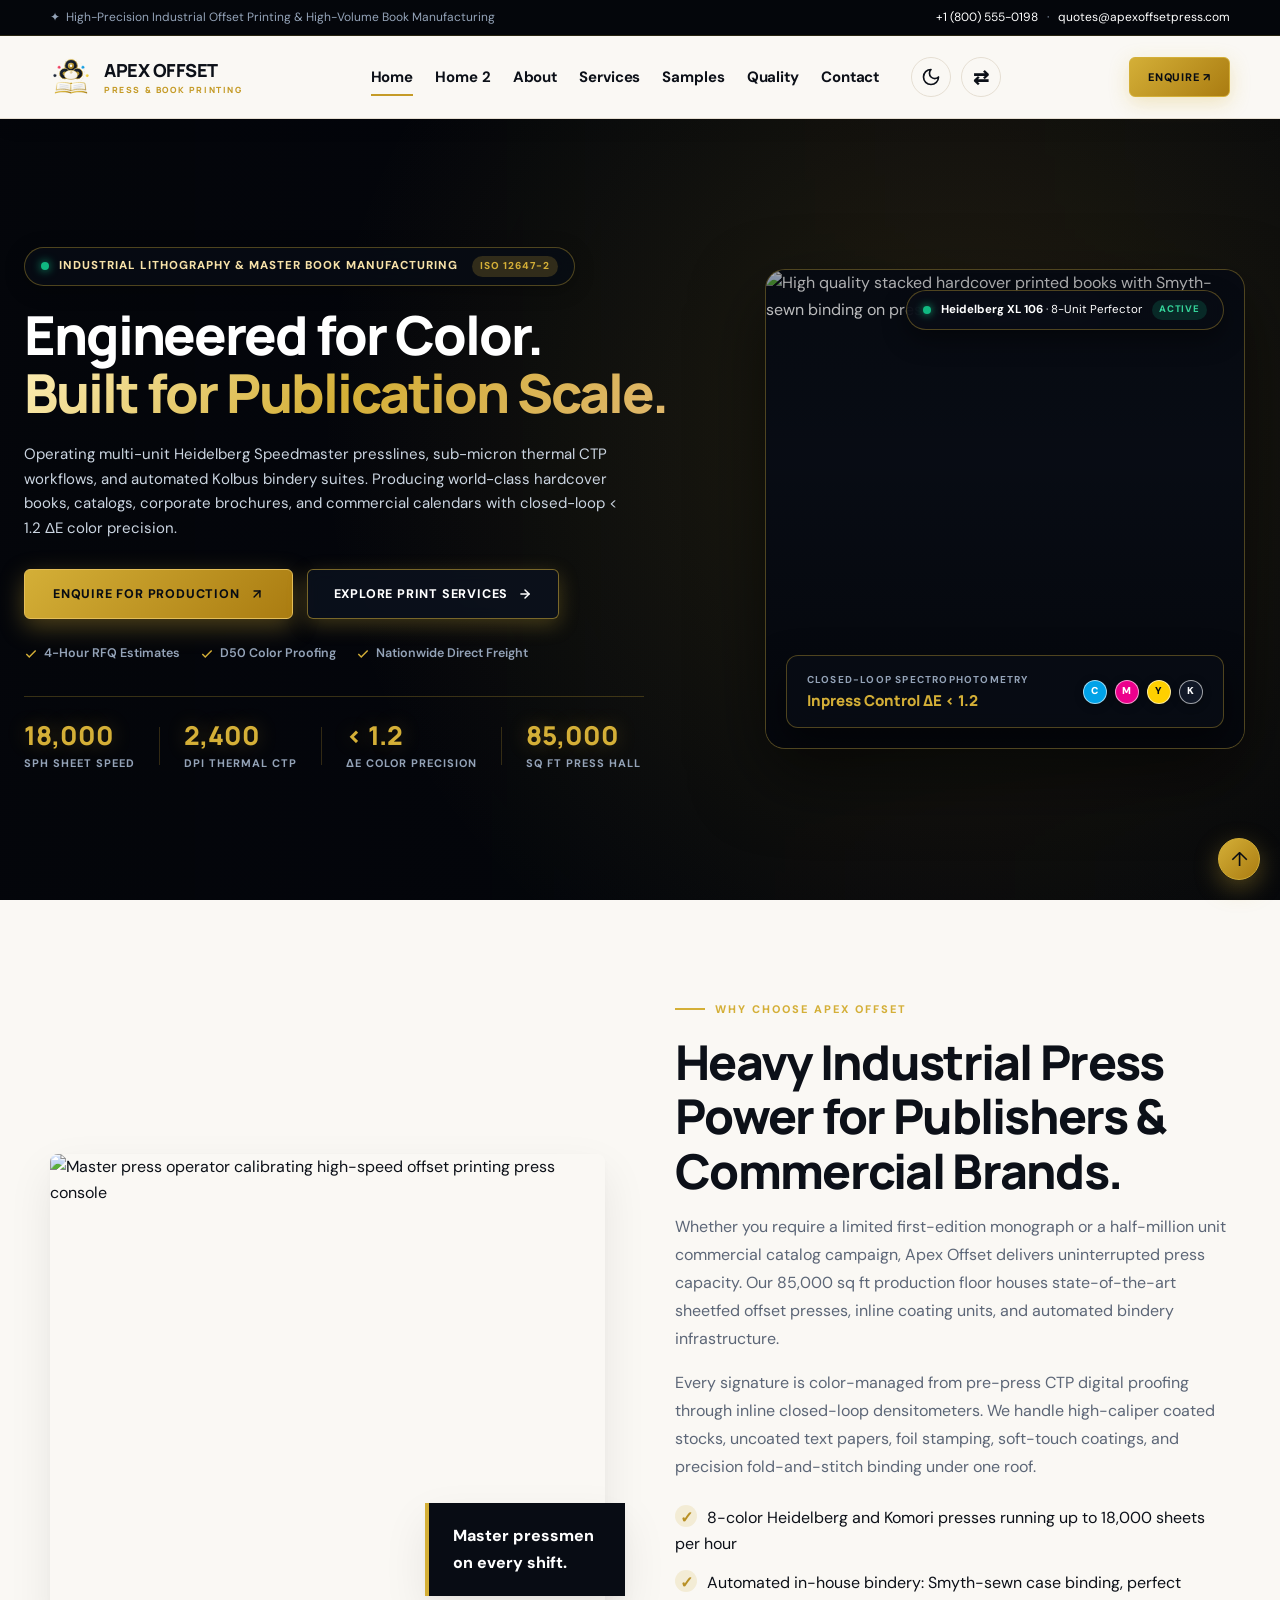
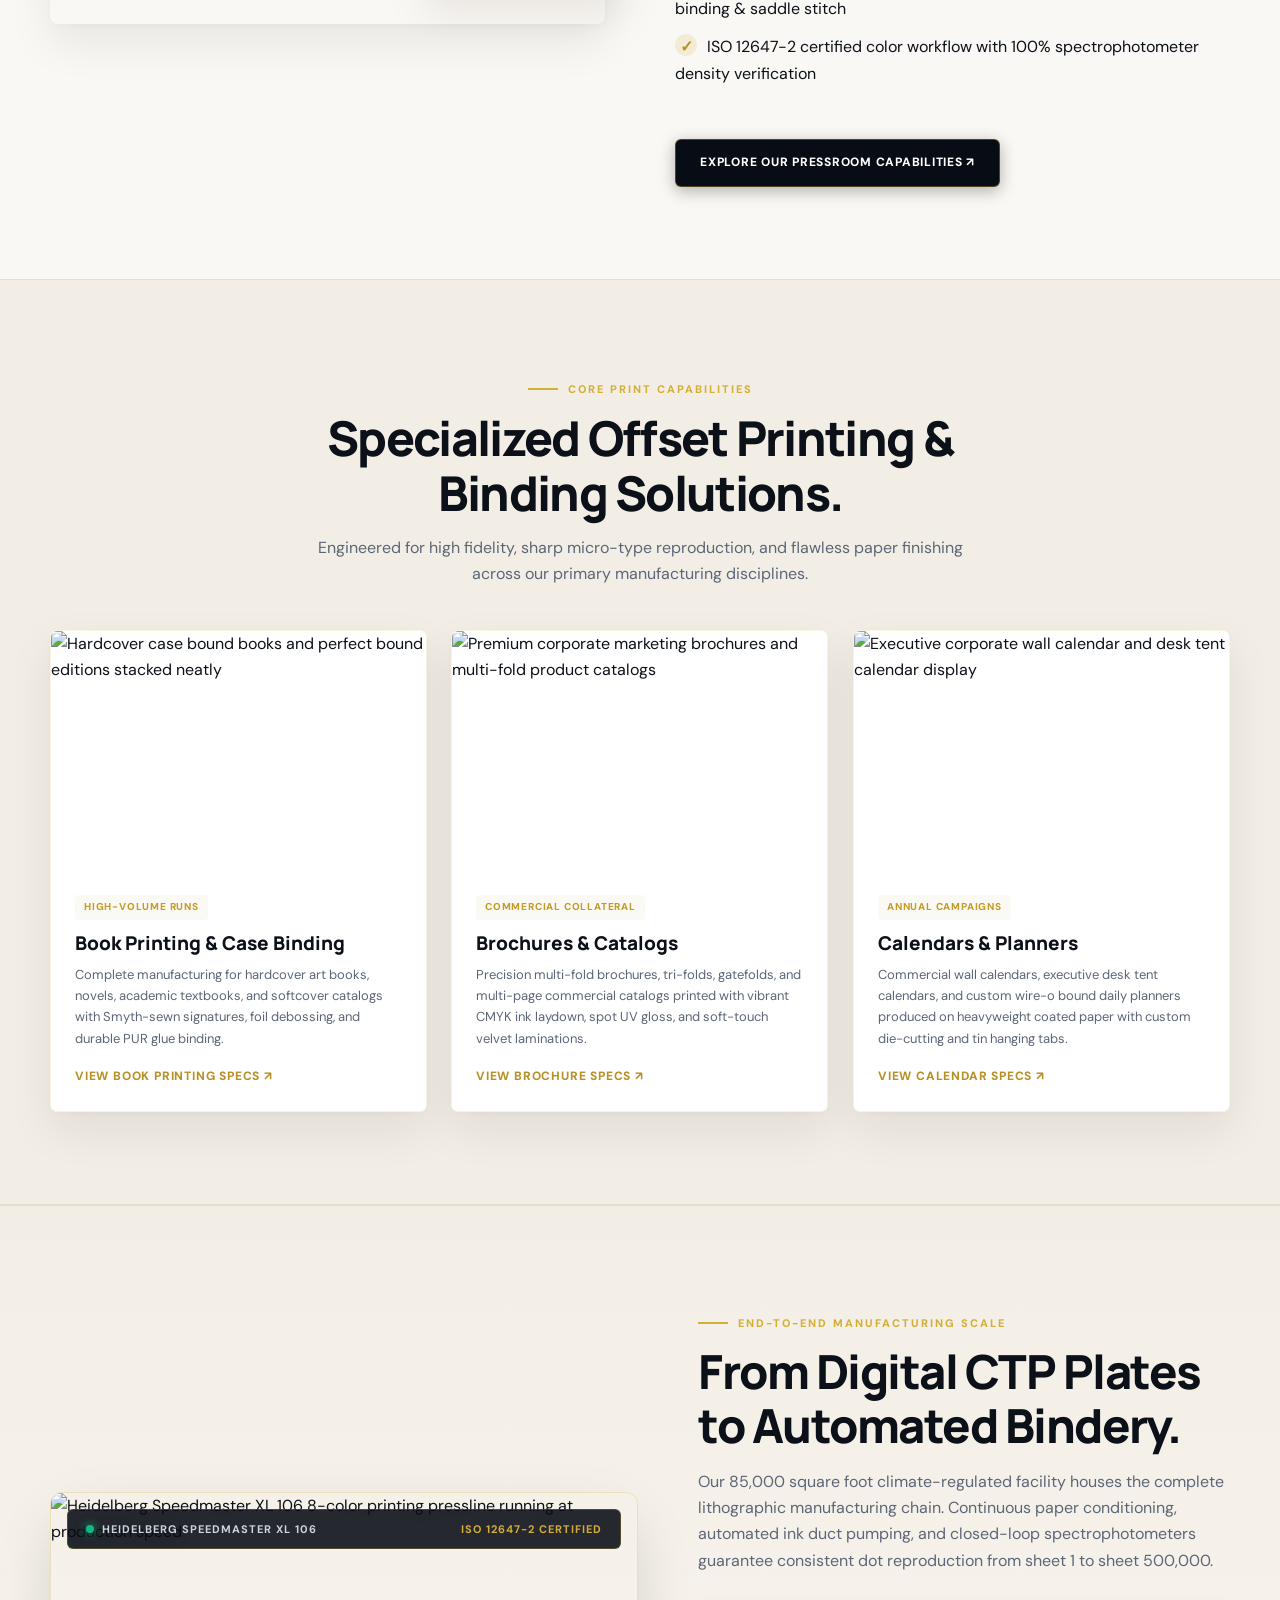
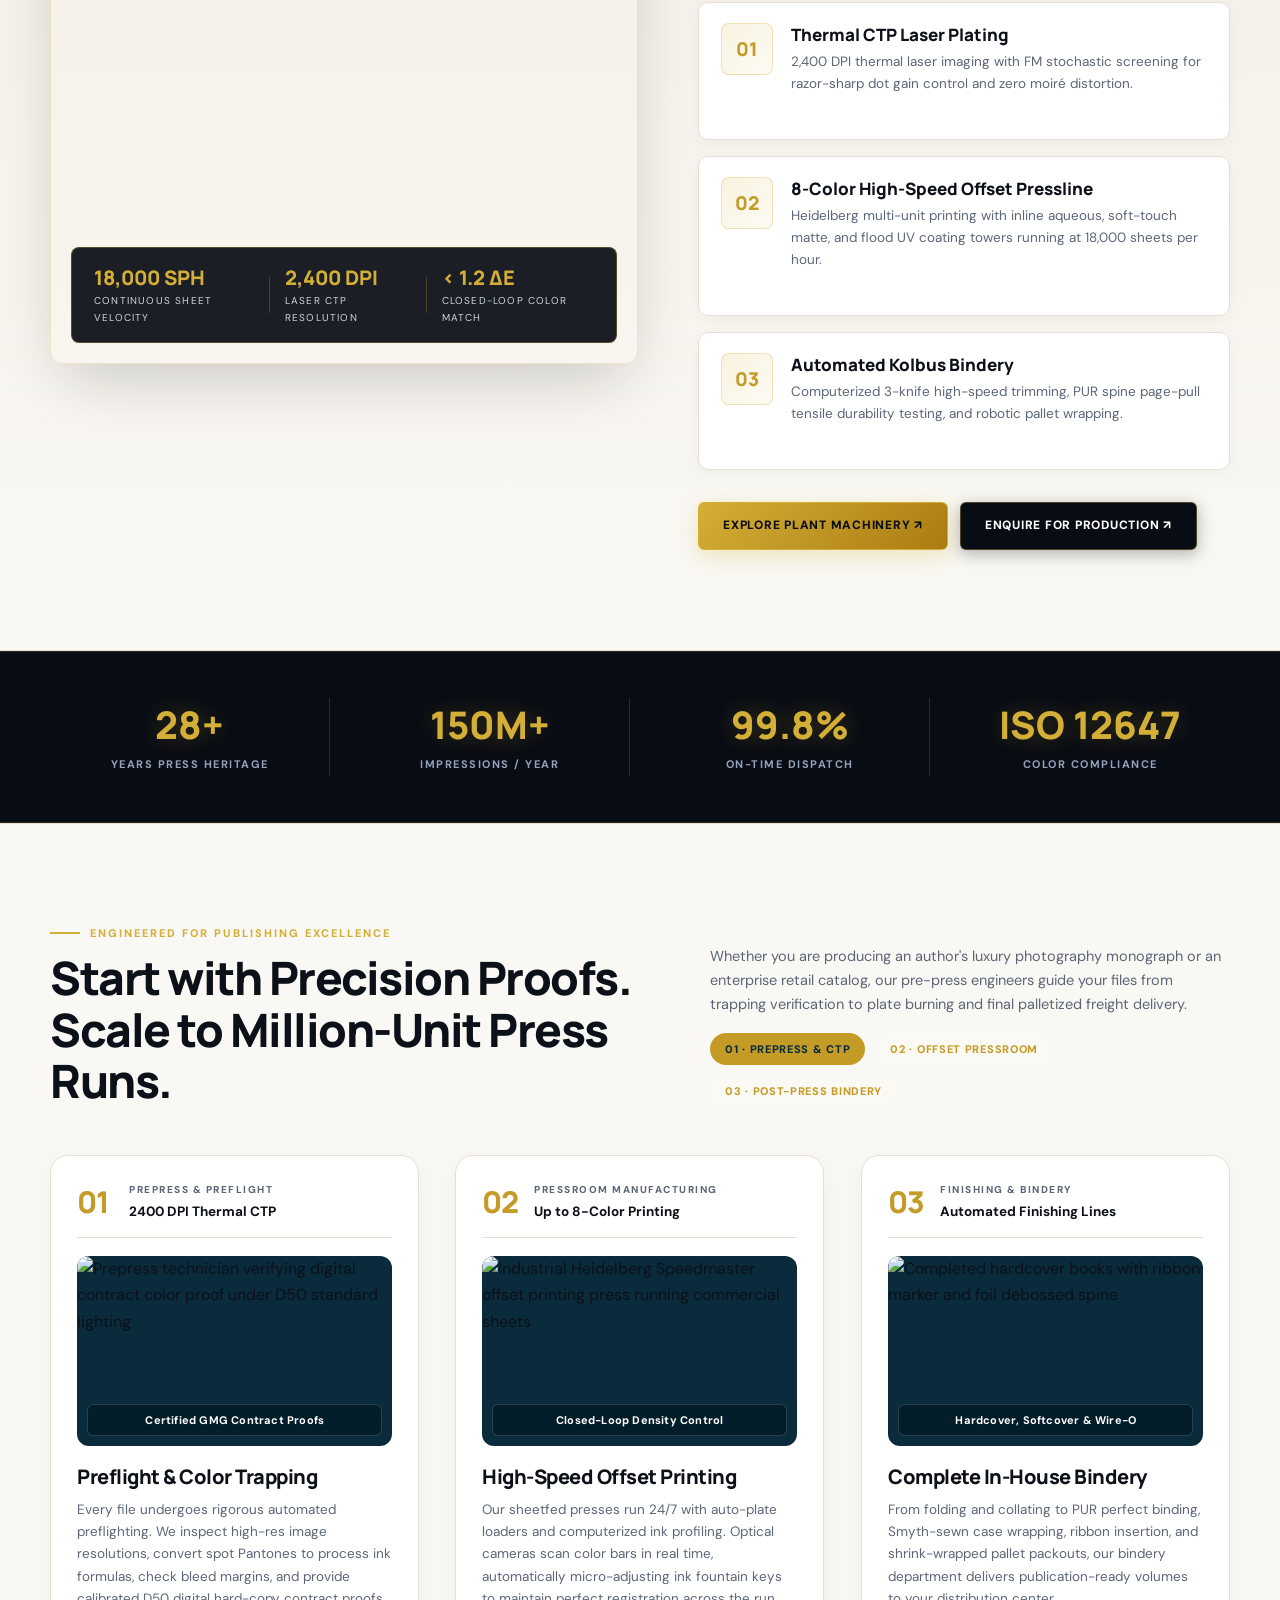
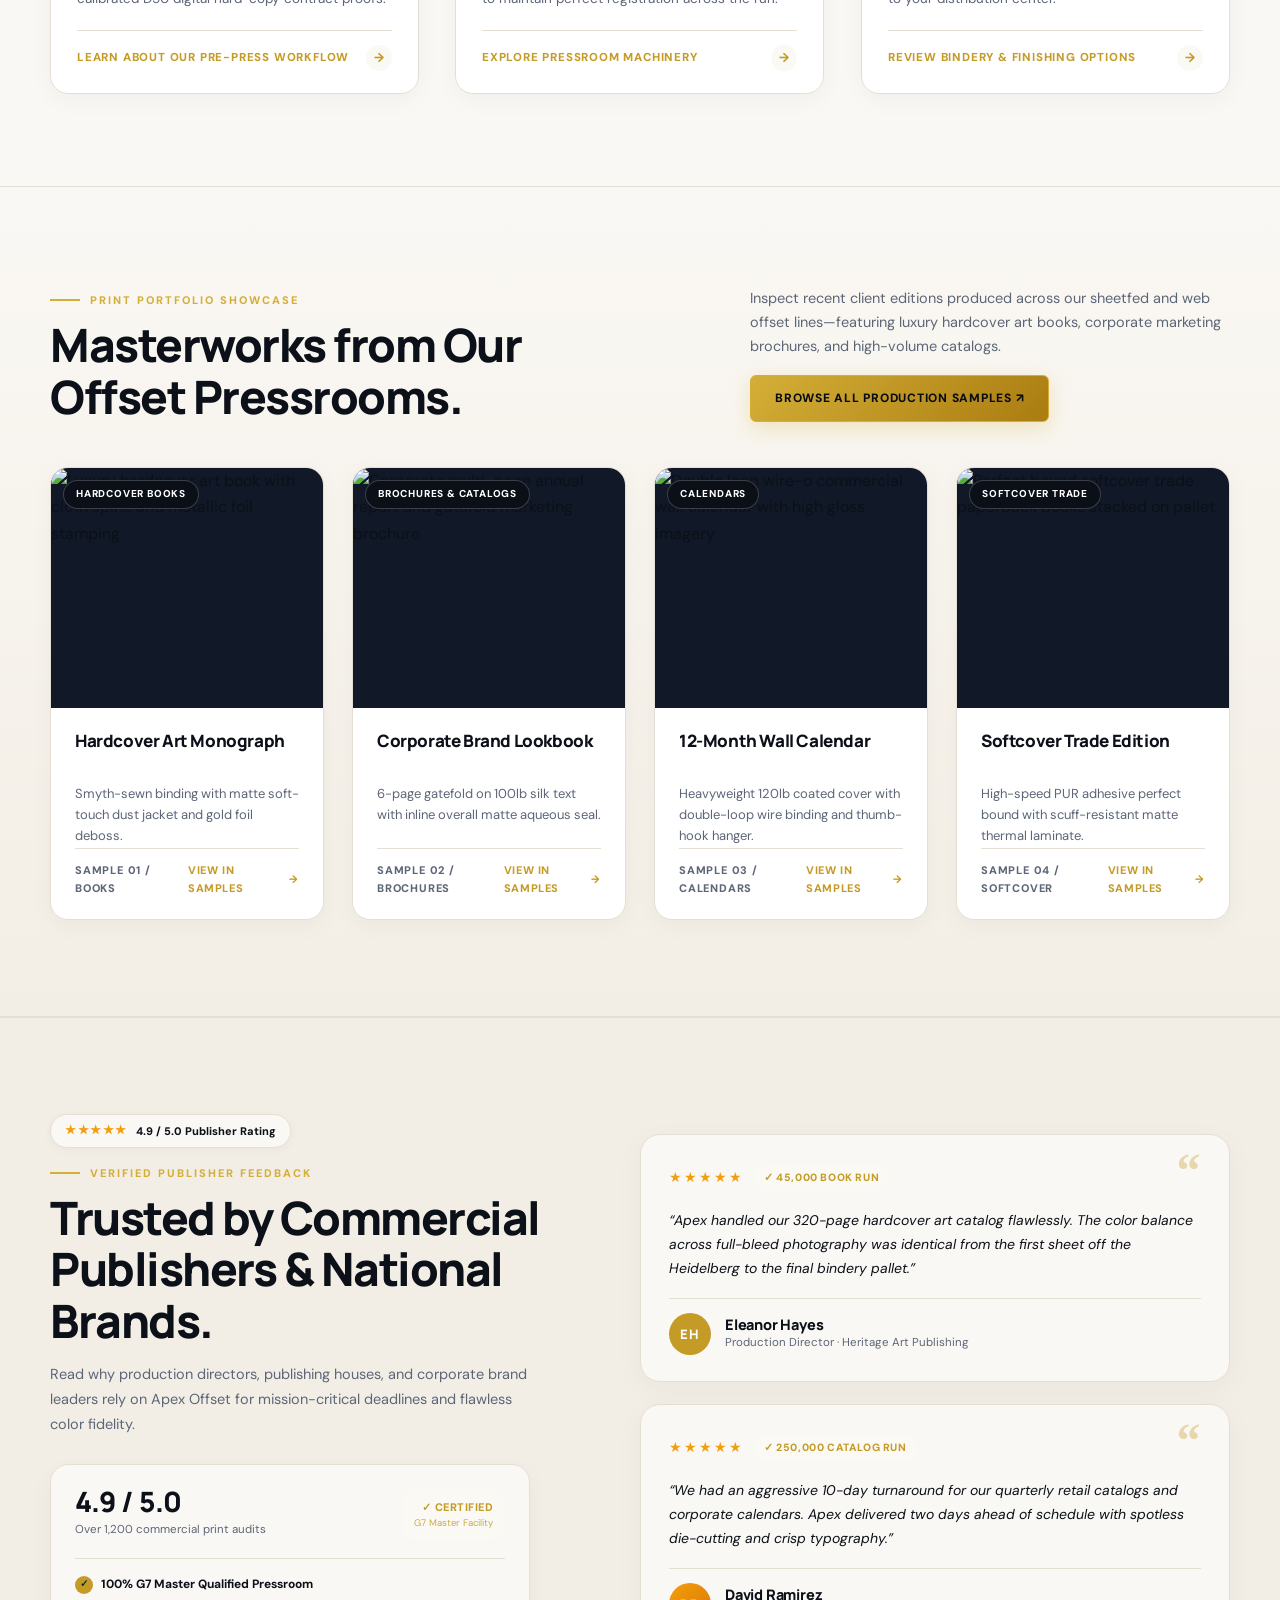
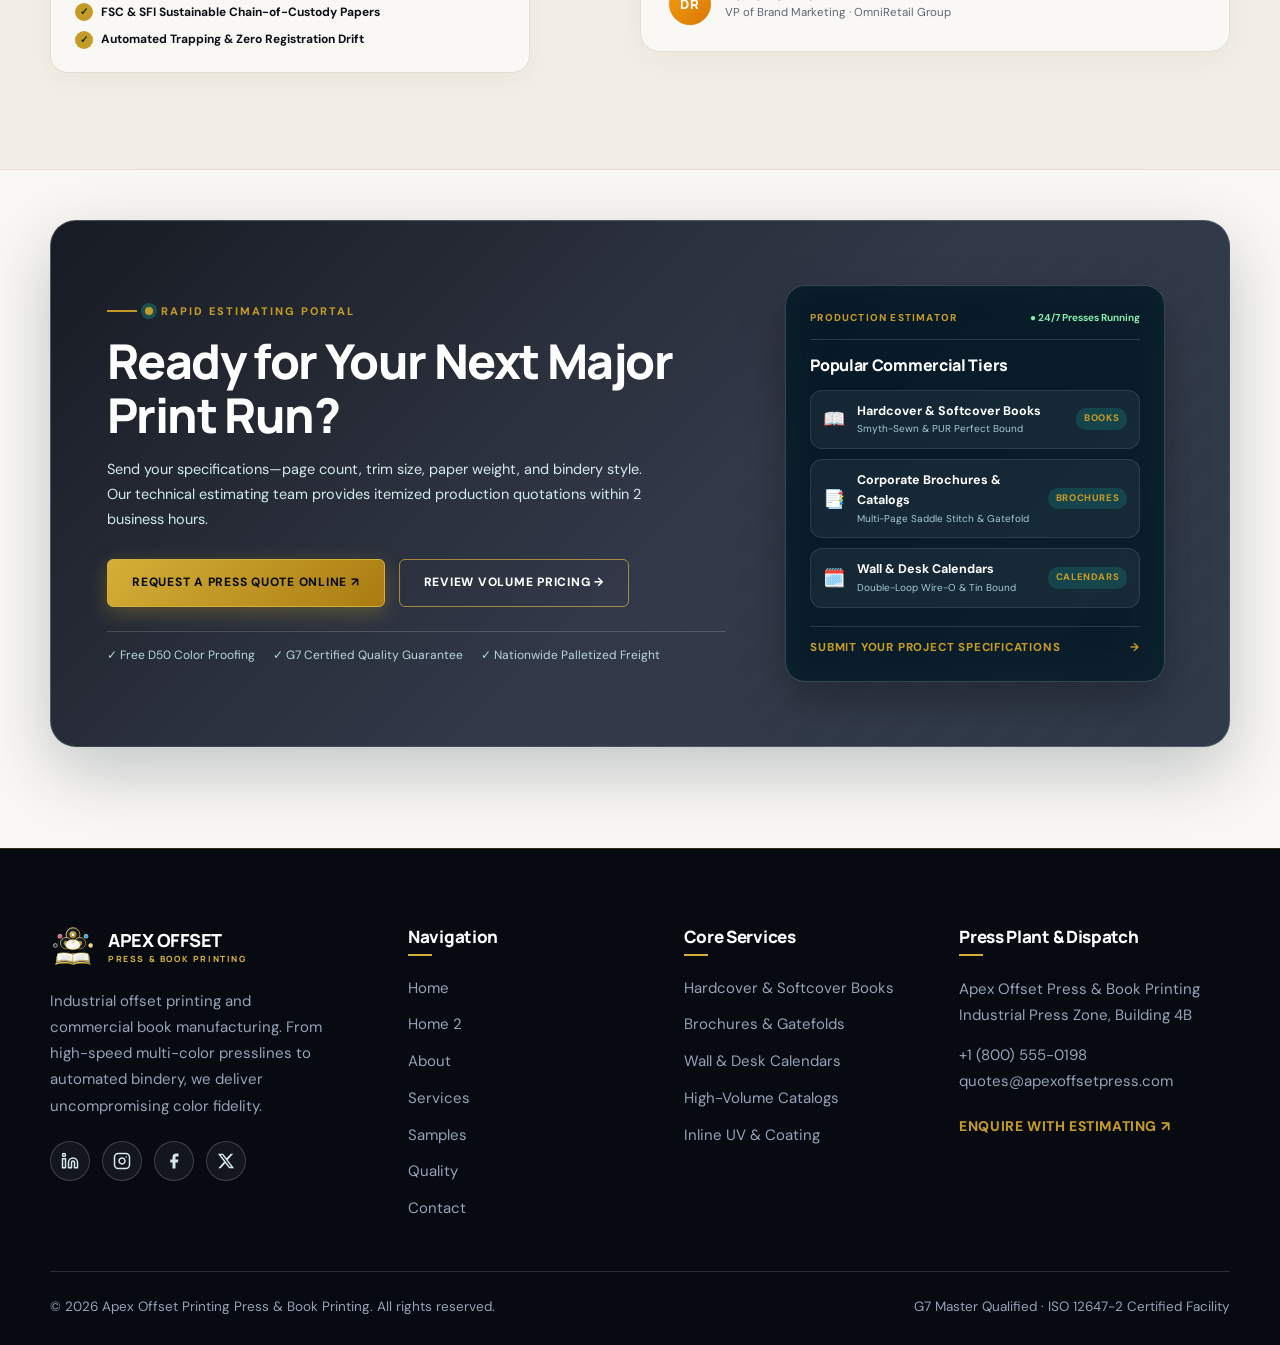
==== commit 13a3d074: "U" ====
--- a/index.html
+++ b/index.html
@@ -5,7 +5,7 @@
 <header class="site-header"><div class="container nav-wrap"><a class="brand" href="index.html"><img src="assets/logo.svg" alt="Apex Offset Press &amp; Book Printing Logo" class="brand-logo" width="42" height="42"><span class="brand-text"><span class="brand-name">APEX OFFSET</span><span class="brand-sub">PRESS &amp; BOOK PRINTING</span></span></a><nav class="nav-links"><a href="index.html" class="active">Home</a><a href="home-2.html">Home 2</a><a href="about.html">About</a><a href="services.html">Services</a><a href="samples.html">Samples</a><a href="quality.html">Quality</a><a href="contact.html">Contact</a><div class="nav-tools"><button class="icon-btn theme-toggle" data-theme-toggle aria-label="Toggle theme" title="Toggle Light / Dark mode"><svg class="theme-icon-moon" width="19" height="19" viewBox="0 0 24 24" fill="none" stroke="currentColor" stroke-width="2" stroke-linecap="round" stroke-linejoin="round" aria-hidden="true"><path d="M12 3a6 6 0 0 0 9 9 9 9 0 1 1-9-9Z"/></svg><svg class="theme-icon-sun" width="19" height="19" viewBox="0 0 24 24" fill="none" stroke="currentColor" stroke-width="2" stroke-linecap="round" stroke-linejoin="round" aria-hidden="true"><circle cx="12" cy="12" r="4"/><path d="M12 2v2"/><path d="M12 20v2"/><path d="m4.93 4.93 1.41 1.41"/><path d="m17.66 17.66 1.41 1.41"/><path d="M2 12h2"/><path d="M20 12h2"/><path d="m6.34 17.66-1.41 1.41"/><path d="m19.07 4.93-1.41 1.41"/></svg></button><button class="icon-btn" data-rtl-toggle aria-label="Toggle RTL" title="RTL / LTR">⇄</button></div><a class="btn nav-cta-btn" href="contact.html#quote-form">Enquire ↗</a></nav><div class="nav-actions"><a class="btn btn-small" href="contact.html#quote-form">Enquire ↗</a><button class="icon-btn menu-toggle" aria-label="Open menu" aria-expanded="false">☰</button></div></div></header><main>
 
 <section class="hero-luxury-home1">
-  <div class="hero-bg-layer" style="background-image:url('https://images.unsplash.com/photo-1581091226825-a6a2a5aee158?auto=format&fit=crop&w=1920&q=80')"></div>
+  <div class="hero-bg-layer" style="background-image:url('https://www.printingpartners.net/wp-content/uploads/2025/08/Smyth-Sewn-Bound-Example-Printing-Partners.jpg')"></div>
   <div class="hero-overlay-layer"></div>
   <div class="container">
     <div class="hero-luxury-split">
@@ -64,7 +64,7 @@
       <!-- RIGHT SIDE: Multi-Layered Editorial Showcase -->
       <div class="luxury-showcase-wrapper">
         <div class="luxury-main-card">
-          <img src="https://images.unsplash.com/photo-1544716278-ca5e3f4abd8c?auto=format&fit=crop&w=1100&q=80" alt="High quality stacked hardcover printed books with Smyth-sewn binding on pressroom inspection table" loading="eager">
+          <img src="https://www.qinprinting.com/wp-content/uploads/2026/03/hardcover-Smyth-Sewn.webp" alt="High quality stacked hardcover printed books with Smyth-sewn binding on pressroom inspection table" loading="eager">
           <div class="card-inner-overlay"></div>
           
           <!-- Top Floating Status Pill -->
@@ -74,16 +74,7 @@
             <span class="pill-tag">ACTIVE</span>
           </div>
 
-          <!-- Center Inset Inspection Tag -->
-          <div class="float-craft-badge">
-            <div class="craft-icon">
-              <svg width="20" height="20" viewBox="0 0 24 24" fill="none" stroke="currentColor" stroke-width="2"><path d="M4 19.5A2.5 2.5 0 0 1 6.5 17H20"/><path d="M6.5 2H20v20H6.5A2.5 2.5 0 0 1 4 19.5v-15A2.5 2.5 0 0 1 6.5 2z"/></svg>
-            </div>
-            <div>
-              <strong>Smyth-Sewn Bookbindery</strong>
-              <span>Archival Thread &amp; PUR Casing</span>
-            </div>
-          </div>
+          
 
           <!-- Bottom CMYK Process Color Bar & Density Spectro -->
           <div class="float-spectro-card">
@@ -107,16 +98,16 @@
 <section class="section"><div class="container split reveal"><div class="split-media"><img src="https://images.unsplash.com/photo-1581092160607-ee22621dd758?auto=format&fit=crop&w=1200&q=80" alt="Master press operator calibrating high-speed offset printing press console"><div class="float-note">Master pressmen on every shift.</div></div><div class="split-copy"><span class="eyebrow">Why Choose Apex Offset</span><h2>Heavy Industrial Press Power for Publishers &amp; Commercial Brands.</h2><p>Whether you require a limited first-edition monograph or a half-million unit commercial catalog campaign, Apex Offset delivers uninterrupted press capacity. Our 85,000 sq ft production floor houses state-of-the-art sheetfed offset presses, inline coating units, and automated bindery infrastructure.</p><p>Every signature is color-managed from pre-press CTP digital proofing through inline closed-loop densitometers. We handle high-caliper coated stocks, uncoated text papers, foil stamping, soft-touch coatings, and precision fold-and-stitch binding under one roof.</p><ul class="check-list"><li>8-color Heidelberg and Komori presses running up to 18,000 sheets per hour</li><li>Automated in-house bindery: Smyth-sewn case binding, perfect binding &amp; saddle stitch</li><li>ISO 12647-2 certified color workflow with 100% spectrophotometer density verification</li></ul><a class="btn btn-dark" href="home-2.html">Explore our pressroom capabilities ↗</a></div></div></section>
 
 <section class="section section-sand" id="activities"><div class="container"><div class="section-head center reveal"><span class="eyebrow">Core Print Capabilities</span><h2>Specialized Offset Printing &amp; Binding Solutions.</h2><p>Engineered for high fidelity, sharp micro-type reproduction, and flawless paper finishing across our primary manufacturing disciplines.</p></div><div class="grid grid-3">
-<article class="activity-card reveal"><img src="https://images.unsplash.com/photo-1512820790803-83ca734da794?auto=format&fit=crop&w=900&q=80" alt="Hardcover case bound books and perfect bound editions stacked neatly" loading="lazy"><div class="activity-body"><span class="card-badge">High-Volume Runs</span><h3>Book Printing &amp; Case Binding</h3><p>Complete manufacturing for hardcover art books, novels, academic textbooks, and softcover catalogs with Smyth-sewn signatures, foil debossing, and durable PUR glue binding.</p><a class="text-link" href="services.html#books">View book printing specs ↗</a></div></article>
-<article class="activity-card reveal"><img src="https://images.unsplash.com/photo-1586075010923-2dd4570fb338?auto=format&fit=crop&w=900&q=80" alt="Premium corporate marketing brochures and multi-fold product catalogs" loading="lazy"><div class="activity-body"><span class="card-badge">Commercial Collateral</span><h3>Brochures &amp; Catalogs</h3><p>Precision multi-fold brochures, tri-folds, gatefolds, and multi-page commercial catalogs printed with vibrant CMYK ink laydown, spot UV gloss, and soft-touch velvet laminations.</p><a class="text-link" href="services.html#brochures">View brochure specs ↗</a></div></article>
-<article class="activity-card reveal"><img src="https://images.unsplash.com/photo-1506784983877-45594efa4cbe?auto=format&fit=crop&w=900&q=80" alt="Executive corporate wall calendar and desk tent calendar display" loading="lazy"><div class="activity-body"><span class="card-badge">Annual Campaigns</span><h3>Calendars &amp; Planners</h3><p>Commercial wall calendars, executive desk tent calendars, and custom wire-o bound daily planners produced on heavyweight coated paper with custom die-cutting and tin hanging tabs.</p><a class="text-link" href="services.html#calendars">View calendar specs ↗</a></div></article>
+<article class="activity-card reveal"><img src="https://encrypted-tbn0.gstatic.com/images?q=tbn:ANd9GcR7oLD-JZl84w6kMZ3OPVAmL7rB3V1AdrCZHxehIEGi5DY9LNSEmX7rJQk4&s=10" alt="Hardcover case bound books and perfect bound editions stacked neatly" loading="lazy"><div class="activity-body"><span class="card-badge">High-Volume Runs</span><h3>Book Printing &amp; Case Binding</h3><p>Complete manufacturing for hardcover art books, novels, academic textbooks, and softcover catalogs with Smyth-sewn signatures, foil debossing, and durable PUR glue binding.</p><a class="text-link" href="services.html#books">View book printing specs ↗</a></div></article>
+<article class="activity-card reveal"><img src="https://encrypted-tbn0.gstatic.com/images?q=tbn:ANd9GcQtxbbBfvP-nV_pFrE6JtYd7GaS1ZgrzMToR2NmZtf2aX0wFGJ_7TKuLYAh&s=10" alt="Premium corporate marketing brochures and multi-fold product catalogs" loading="lazy"><div class="activity-body"><span class="card-badge">Commercial Collateral</span><h3>Brochures &amp; Catalogs</h3><p>Precision multi-fold brochures, tri-folds, gatefolds, and multi-page commercial catalogs printed with vibrant CMYK ink laydown, spot UV gloss, and soft-touch velvet laminations.</p><a class="text-link" href="services.html#brochures">View brochure specs ↗</a></div></article>
+<article class="activity-card reveal"><img src="https://encrypted-tbn0.gstatic.com/images?q=tbn:ANd9GcScVjICNPu-e0EPmCCUNS3LecufNP-GIiWRG7vG45N4hjI89kV2LqgF7n0&s=10" alt="Executive corporate wall calendar and desk tent calendar display" loading="lazy"><div class="activity-body"><span class="card-badge">Annual Campaigns</span><h3>Calendars &amp; Planners</h3><p>Commercial wall calendars, executive desk tent calendars, and custom wire-o bound daily planners produced on heavyweight coated paper with custom die-cutting and tin hanging tabs.</p><a class="text-link" href="services.html#calendars">View calendar specs ↗</a></div></article>
 </div></div></section>
 
 <section class="section panorama-section">
   <div class="container panorama-grid">
     <div class="panorama-visual reveal">
       <div class="press-showcase-frame">
-        <img src="https://images.unsplash.com/photo-1581091226825-a6a2a5aee158?auto=format&fit=crop&w=1200&q=80" alt="Heidelberg Speedmaster XL 106 8-color printing pressline running at production speed" loading="lazy">
+        <img src="https://www.heidelberg.com/global/media/global_media/products___sheetfed_offset/current_pictures/xl_106_2024_generation/feeder_and_delivery_control_panels_r_1_5_res_645x430.jpg" alt="Heidelberg Speedmaster XL 106 8-color printing pressline running at production speed" loading="lazy">
         <div class="press-hud-top">
           <span><span class="press-live-dot"></span>HEIDELBERG SPEEDMASTER XL 106</span>
           <strong>ISO 12647-2 CERTIFIED</strong>
@@ -205,7 +196,7 @@
         </div>
       </div>
       <div class="level-item-media">
-        <img src="https://images.unsplash.com/photo-1626785774573-4b799315345d?auto=format&fit=crop&w=700&q=80" alt="Prepress technician verifying digital contract color proof under D50 standard lighting" loading="lazy">
+        <img src="https://gmgcolor.com/fileadmin/Products/Images_Products/OpenColor/opencolor-spektraldata.jpg" alt="Prepress technician verifying digital contract color proof under D50 standard lighting" loading="lazy">
         <span class="level-media-tag">Certified GMG Contract Proofs</span>
       </div>
       <div class="level-item-body">
@@ -224,7 +215,7 @@
         </div>
       </div>
       <div class="level-item-media">
-        <img src="https://images.unsplash.com/photo-1563986768609-322da13575f3?auto=format&fit=crop&w=700&q=80" alt="Industrial Heidelberg Speedmaster offset printing press running commercial sheets" loading="lazy">
+        <img src="https://techkon.datacolor.com/wp-content/uploads/2019/12/9920_enhanced1200.jpg" alt="Industrial Heidelberg Speedmaster offset printing press running commercial sheets" loading="lazy">
         <span class="level-media-tag">Closed-Loop Density Control</span>
       </div>
       <div class="level-item-body">
@@ -243,7 +234,7 @@
         </div>
       </div>
       <div class="level-item-media">
-        <img src="https://images.unsplash.com/photo-1544716278-ca5e3f4abd8c?auto=format&fit=crop&w=700&q=80" alt="Completed hardcover books with ribbon marker and foil debossed spine" loading="lazy">
+        <img src="https://printplanet.com/attachments/293089/" alt="Completed hardcover books with ribbon marker and foil debossed spine" loading="lazy">
         <span class="level-media-tag">Hardcover, Softcover &amp; Wire-O</span>
       </div>
       <div class="level-item-body">
@@ -271,7 +262,7 @@
   <div class="home1-gallery-grid">
     <article class="gallery-photo-card reveal">
       <div class="gallery-card-thumb">
-        <img src="https://images.unsplash.com/photo-1544716278-ca5e3f4abd8c?auto=format&fit=crop&w=600&q=80" alt="Luxury hardcover art book with cloth spine and metallic foil stamping" loading="lazy">
+        <img src="https://encrypted-tbn0.gstatic.com/images?q=tbn:ANd9GcS57KrsAkUK8OCsafhI8G9m24TJeyLizVJL5bXXM3sYTA&s=10" alt="Luxury hardcover art book with cloth spine and metallic foil stamping" loading="lazy">
         <span class="gallery-tag-pill">Hardcover Books</span>
         <span class="gallery-card-icon">↗</span>
       </div>
@@ -287,7 +278,7 @@
 
     <article class="gallery-photo-card reveal">
       <div class="gallery-card-thumb">
-        <img src="https://images.unsplash.com/photo-1586075010923-2dd4570fb338?auto=format&fit=crop&w=600&q=80" alt="Corporate multi-page annual report and gatefold marketing brochure" loading="lazy">
+        <img src="https://encrypted-tbn0.gstatic.com/images?q=tbn:ANd9GcQ338jULYhBwsDh-u-al8JlyiaaeGhAvhNJOLxwzitxl-fHRwOWqsae5EM&s=10" alt="Corporate multi-page annual report and gatefold marketing brochure" loading="lazy">
         <span class="gallery-tag-pill">Brochures &amp; Catalogs</span>
         <span class="gallery-card-icon">↗</span>
       </div>
@@ -303,7 +294,7 @@
 
     <article class="gallery-photo-card reveal">
       <div class="gallery-card-thumb">
-        <img src="https://images.unsplash.com/photo-1506784983877-45594efa4cbe?auto=format&fit=crop&w=600&q=80" alt="Double loop wire-o commercial wall calendar with high gloss imagery" loading="lazy">
+        <img src="https://encrypted-tbn0.gstatic.com/images?q=tbn:ANd9GcSC4O8DsjJpFRyyr7xHAHQ-bXnaeq5f-99zNkLsMBy0eaRn4htGx6C1Vf49&s=10" alt="Double loop wire-o commercial wall calendar with high gloss imagery" loading="lazy">
         <span class="gallery-tag-pill">Calendars</span>
         <span class="gallery-card-icon">↗</span>
       </div>
@@ -319,7 +310,7 @@
 
     <article class="gallery-photo-card reveal">
       <div class="gallery-card-thumb">
-        <img src="https://images.unsplash.com/photo-1512820790803-83ca734da794?auto=format&fit=crop&w=600&q=80" alt="Perfect bound softcover trade paperback books stacked on pallet" loading="lazy">
+        <img src="https://encrypted-tbn0.gstatic.com/images?q=tbn:ANd9GcTDfe0LrZWsWZ9fS-xpJsMFz0jv2ucZHsHRXrEcYlyeUWhZpLt7USNmmHIG&s=10" alt="Perfect bound softcover trade paperback books stacked on pallet" loading="lazy">
         <span class="gallery-tag-pill">Softcover Trade</span>
         <span class="gallery-card-icon">↗</span>
       </div>
--- a/assets/styles.css
+++ b/assets/styles.css
@@ -4,7 +4,7 @@
 *{box-sizing:border-box}html{scroll-behavior:smooth;scroll-padding-top:calc(var(--nav-total) + 16px)}body{margin:0;padding-top:var(--nav-total);background:var(--paper);color:var(--ink);font-family:'DM Sans',sans-serif;line-height:1.65;transition:background .25s,color .25s}body.dark{--paper:#080c14;--ink:#f8fafc;--muted:#9aa5b8;--line:#1c2436;--card:#101726;--sand:#0c121e;--sky:#131c2e;--ocean:#d4af37;--teal:#d4af37;--accent:#f0cf65;--gold:#d4af37;--gold-muted:rgba(212,175,55,.2);--gold-border:rgba(212,175,55,.4);--shadow:0 20px 50px rgba(0,0,0,.6)}body.dark .site-header{background:rgba(8,12,20,.96);border-bottom:1px solid rgba(212,175,55,.2);box-shadow:0 4px 25px rgba(0,0,0,.55)}body.dark .topbar{background:#04060a;border-bottom:1px solid rgba(212,175,55,.18)}body.dark .hero:after{background:linear-gradient(90deg,rgba(4,6,11,.95),rgba(4,6,11,.45))}body.dark .btn-outline,body.dark .btn-outline-light{color:#fff;border-color:rgba(212,175,55,.6)}body.dark .price-card.featured{background:#131c30;border-color:var(--gold)}body.dark input,body.dark textarea,body.dark select{background:#101726;color:#f8fafc;border-color:#1c2436}
 a{color:inherit;text-decoration:none}img{display:block;max-width:100%}button,input,textarea,select{font:inherit}.container{width:min(1180px,calc(100% - 40px));margin:auto}.topbar{position:fixed;top:0;left:0;right:0;width:100%;height:var(--topbar-h);z-index:1000;background:var(--deep);color:#94a3b8;font-size:12px;padding:8px 0;display:flex;align-items:center;border-bottom:1px solid rgba(212,175,55,.18)}.topbar .container{display:flex;justify-content:space-between;gap:15px;flex-wrap:wrap}.topbar a{color:#fff}.topbar a:hover{color:#d4af37}.site-header{position:fixed;top:var(--topbar-h);left:0;right:0;width:100%;z-index:999;background:rgba(250,248,244,.95);backdrop-filter:blur(16px);-webkit-backdrop-filter:blur(16px);border-bottom:1px solid var(--line);box-shadow:0 4px 25px rgba(20,16,10,.06)}.nav-wrap{height:82px;display:flex;align-items:center;justify-content:space-between;gap:24px}.brand{display:flex;align-items:center;gap:12px;text-decoration:none;line-height:1.15;white-space:nowrap}.brand-logo{height:42px;width:auto;max-width:56px;object-fit:contain;display:block;flex-shrink:0;transition:transform .25s ease}.brand:hover .brand-logo{transform:scale(1.05)}.brand-text{display:flex;flex-direction:column;gap:1.5px}.brand-name{font:800 18px 'Manrope',sans-serif;color:var(--ink);letter-spacing:-.5px}.brand-sub{font:800 8.5px 'Manrope',sans-serif;letter-spacing:1.6px;text-transform:uppercase;color:var(--teal)}.site-footer .brand .brand-logo{height:46px;max-width:60px}.site-footer .brand .brand-name{color:#fff}.site-footer .brand .brand-sub{color:var(--gold)}.brand-mark{width:39px;height:39px;border-radius:50% 50% 50% 8px;background:linear-gradient(145deg,var(--teal),var(--ocean));display:grid;place-items:center;color:#fff;font-size:20px;transform:rotate(-8deg)}.nav-links{display:flex;align-items:center;gap:22px;font-size:15px;font-weight:700}.nav-links a{padding:10px 0;position:relative;color:var(--ink);font-size:15px;letter-spacing:-.1px}.nav-links a:after{content:"";height:2.5px;position:absolute;bottom:3px;left:0;width:0;background:var(--teal);transition:.25s}.nav-links a:hover:after,.nav-links a.active:after{width:100%}.nav-actions{display:flex;align-items:center;gap:8px}.icon-btn{width:40px;height:40px;border:1.5px solid var(--line);background:transparent;color:var(--ink);border-radius:50%;cursor:pointer;font-size:19px;display:inline-flex;align-items:center;justify-content:center;line-height:1;transition:all .25s ease}.icon-btn:hover{border-color:var(--teal);color:var(--teal);background:rgba(212,175,55,.1);transform:scale(1.06)}body.dark .icon-btn:hover{background:rgba(212,175,55,.16);border-color:var(--teal);color:var(--teal)}.menu-toggle{display:none}.btn{display:inline-flex;align-items:center;justify-content:center;gap:9px;padding:13px 24px;border-radius:6px;background:linear-gradient(135deg,#d4af37 0%,#aa7c11 100%);color:#080c13;font-weight:800;font-size:12px;letter-spacing:.75px;text-transform:uppercase;border:1px solid #d4af37;box-shadow:0 6px 20px rgba(212,175,55,.28);transition:all .25s ease;cursor:pointer}.btn:hover{background:linear-gradient(135deg,#f3dfa2 0%,#c59b27 100%);color:#080c13;transform:translateY(-2px);box-shadow:0 12px 28px rgba(212,175,55,.45)}.btn-dark{background:var(--navy);border:1px solid rgba(212,175,55,.35);color:#fff;box-shadow:0 4px 16px rgba(4,6,11,.3)}.btn-dark:hover{background:#141b26;border-color:#d4af37;color:#d4af37}.btn-outline,.btn-outline-light{background:transparent;color:#fff;border:1.5px solid rgba(212,175,55,.7);box-shadow:none}.btn-outline:hover,.btn-outline-light:hover{background:#d4af37;color:#080c13;border-color:#d4af37}.btn-small{padding:10px 18px;font-size:11px}
 .hero{min-height:calc(100vh - var(--nav-total));min-height:calc(100dvh - var(--nav-total));position:relative;display:flex;align-items:center;color:#fff;background-size:cover;background-position:center;overflow:hidden}.hero:after{content:"";position:absolute;inset:0;background:linear-gradient(90deg,rgba(4,6,11,.92) 0%,rgba(4,6,11,.65) 60%,rgba(4,6,11,.35) 100%)}.hero-content{position:relative;z-index:1;padding:clamp(20px,4.5vh,52px) 0;max-width:720px;width:100%}.eyebrow{display:inline-flex;align-items:center;gap:10px;color:var(--accent);font-size:11px;font-weight:800;letter-spacing:2px;text-transform:uppercase}.eyebrow:before{content:"";width:30px;height:2px;background:currentColor}.hero h1{font:800 clamp(36px,4.5vw,68px)/1.06 Manrope;letter-spacing:-2.5px;margin:clamp(10px,1.8vh,18px) 0}.hero p{font-size:clamp(14px,1.15vw,16.5px);line-height:1.6;max-width:570px;color:#e2e8f0;margin:0 0 clamp(16px,2.4vh,26px)}.hero-actions{display:flex;gap:12px;flex-wrap:wrap}.hero-meta{display:flex;gap:clamp(18px,2.8vw,35px);margin-top:clamp(20px,3.5vh,40px);padding-top:clamp(12px,2vh,20px);border-top:1px solid rgba(212,175,55,.28);max-width:550px}.hero-meta strong{display:block;font:800 clamp(18px,2vw,23px) Manrope;color:#fff}.hero-meta span{font-size:11px;color:#cbd5e1;text-transform:uppercase;letter-spacing:1px}.hero-2{min-height:calc(100vh - var(--nav-total));min-height:calc(100dvh - var(--nav-total));text-align:center;justify-content:center;background-position:center 42%}.hero-2:after{background:linear-gradient(0deg,rgba(4,6,11,.88),rgba(4,6,11,.45))}.hero-2 .hero-content{margin:auto;max-width:850px}.hero-2 .eyebrow{color:#d4af37;text-shadow:0 2px 10px rgba(0,0,0,.95),0 1px 3px rgba(0,0,0,.9)}.hero-2 .eyebrow:before{box-shadow:0 1px 4px rgba(0,0,0,.85)}.hero-2 .hero-content p{margin:0 auto clamp(16px,2.4vh,26px)}.hero-2 .hero-actions{justify-content:center}.hero-2 .hero-meta{margin:clamp(20px,3.5vh,40px) auto 0;justify-content:center}
-.section{padding:92px 0}.section-sand{background:var(--sand);border-top:1px solid var(--line);border-bottom:1px solid var(--line)}.section-sky{background:var(--sky)}.section-head{max-width:650px;margin-bottom:42px}.section-head.center{text-align:center;margin-left:auto;margin-right:auto}.section-head.center .eyebrow{justify-content:center}.section-head h2,.split-copy h2{font:800 clamp(30px,4vw,48px)/1.13 Manrope;letter-spacing:-1.7px;margin:13px 0 15px;color:var(--ink)}.section-head p,.split-copy p{color:var(--muted);margin:0}.grid{display:grid;gap:24px}.grid-2{grid-template-columns:repeat(2,1fr)}.grid-3{grid-template-columns:repeat(3,1fr)}.grid-4{grid-template-columns:repeat(4,1fr)}.split{display:grid;grid-template-columns:1fr 1fr;gap:70px;align-items:center}.split-media{position:relative}.split-media img{width:100%;height:470px;object-fit:cover;border-radius:8px;box-shadow:var(--shadow)}.float-note{position:absolute;right:-20px;bottom:28px;background:var(--navy);color:#fff;border-left:4px solid var(--accent);padding:20px 24px;font-weight:800;max-width:200px;box-shadow:var(--shadow)}.split-copy .eyebrow{margin-bottom:4px}.split-copy h2{margin-top:13px}.check-list{list-style:none;padding:0;margin:24px 0;display:grid;gap:12px}.check-list li:before{content:"✓";display:inline-grid;place-items:center;width:22px;height:22px;background:rgba(212,175,55,.16);color:#b89025;border-radius:50%;font-weight:900;margin-right:10px}
+.section{padding:92px 0}.section-sand{background:var(--sand);border-top:1px solid var(--line);border-bottom:1px solid var(--line)}.section-sky{background:var(--sky)}.section-head{max-width:650px;margin-bottom:42px}.section-head.center{text-align:center;margin-left:auto;margin-right:auto}.section-head.center .eyebrow{justify-content:center}.section-head h2,.split-copy h2{font:800 clamp(30px,4vw,48px)/1.13 Manrope;letter-spacing:-1.7px;margin:13px 0 15px;color:var(--ink)}.section-head p{color:var(--muted);margin:0}.split-copy p{color:var(--muted);margin:0 0 16px;line-height:1.75}.split-copy .btn{margin-top:28px!important}.grid{display:grid;gap:24px}.grid-2{grid-template-columns:repeat(2,1fr)}.grid-3{grid-template-columns:repeat(3,1fr)}.grid-4{grid-template-columns:repeat(4,1fr)}.split{display:grid;grid-template-columns:1fr 1fr;gap:70px;align-items:center}.split-media{position:relative}.split-media img{width:100%;height:470px;object-fit:cover;border-radius:8px;box-shadow:var(--shadow)}.float-note{position:absolute;right:-20px;bottom:28px;background:var(--navy);color:#fff;border-left:4px solid var(--accent);padding:20px 24px;font-weight:800;max-width:200px;box-shadow:var(--shadow)}.split-copy .eyebrow{margin-bottom:4px}.split-copy h2{margin-top:13px}.check-list{list-style:none;padding:0;margin:24px 0;display:grid;gap:12px}.check-list li:before{content:"✓";display:inline-grid;place-items:center;width:22px;height:22px;background:rgba(212,175,55,.16);color:#b89025;border-radius:50%;font-weight:900;margin-right:10px}
 .activity-card{background:var(--card);box-shadow:var(--shadow);overflow:hidden;border-radius:7px;transition:.3s;border:1px solid rgba(212,175,55,.14)}.activity-card:hover{transform:translateY(-7px);border-color:var(--gold)}.activity-card img{height:230px;width:100%;object-fit:cover}.activity-body{padding:23px}.activity-body h3{font:800 19px Manrope;margin:0 0 8px}.activity-body p{font-size:13px;color:var(--muted);margin:0 0 17px}.text-link{color:#b89025;font-weight:800;font-size:12px;text-transform:uppercase;letter-spacing:.8px}.dark .text-link{color:#d4af37}
 .stats{background:#080c14;border-top:1px solid rgba(212,175,55,.18);border-bottom:1px solid rgba(212,175,55,.18);color:#fff;padding:46px 0}.stat-row{display:grid;grid-template-columns:repeat(4,1fr);gap:20px}.stat{text-align:center;border-right:1px solid rgba(212,175,55,.2)}.stat:last-child{border:0}.stat strong{display:block;font:800 38px 'Manrope',sans-serif;color:#d4af37;text-shadow:0 0 24px rgba(212,175,55,.3)}.stat span{font-size:11px;letter-spacing:1.5px;text-transform:uppercase;color:#94a3b8;font-weight:700}
 .feature{padding:28px;border:1px solid var(--line);border-radius:7px;background:var(--card)}.feature-icon{width:48px;height:48px;display:grid;place-items:center;background:rgba(212,175,55,.12);color:var(--teal);font-size:23px;border-radius:50%;margin-bottom:18px}.feature h3{font:800 17px Manrope;margin:0 0 8px}.feature p{font-size:13px;color:var(--muted);margin:0}
@@ -323,8 +323,8 @@
 .feature-img-body h3{font:800 18px Manrope;margin:0 0 8px}
 .feature-img-body p{font-size:13px;color:var(--muted);margin:0 0 16px;flex:1;line-height:1.8}
 
-.gallery-showcase-grid{display:flex;flex-wrap:wrap;justify-content:center;gap:22px}
-.gallery-showcase-grid .gallery-photo-card{flex:0 0 calc((100% - 44px)/3);width:calc((100% - 44px)/3);max-width:calc((100% - 44px)/3);box-sizing:border-box}
+.gallery-showcase-grid{display:grid;grid-template-columns:repeat(3,1fr);gap:24px;width:100%}
+.gallery-showcase-grid .gallery-photo-card{width:100%;max-width:100%;box-sizing:border-box}
 
 /* Home 1 Live Gallery Snapshot Showcase */
 .home1-gallery-section{padding:96px 0;background:linear-gradient(180deg,var(--paper) 0%,var(--sand) 100%);border-bottom:1px solid var(--line)}
@@ -343,7 +343,7 @@
 body.dark .gallery-photo-card{background:var(--card);border-color:var(--line);box-shadow:0 6px 24px rgba(0,0,0,.25)}
 body.dark .gallery-photo-card:hover{border-color:var(--teal);box-shadow:0 20px 42px rgba(0,0,0,.5)}
 
-.gallery-card-thumb{position:relative;overflow:hidden;height:240px;background:#111827}
+.gallery-card-thumb{position:relative;overflow:hidden;height:240px;flex-shrink:0;background:#111827}
 .gallery-photo-card img{width:100%;height:100%;object-fit:cover;transition:transform .65s cubic-bezier(.16,1,.3,1)}
 .gallery-photo-card:hover img{transform:scale(1.08)}
 .gallery-tag-pill{position:absolute;top:12px;left:12px;z-index:2;background:rgba(11,15,23,.85);backdrop-filter:blur(10px);-webkit-backdrop-filter:blur(10px);color:#fff;font-size:10px;font-weight:800;letter-spacing:.8px;text-transform:uppercase;padding:5px 12px;border-radius:20px;border:1px solid rgba(255,255,255,.2);transition:background .25s ease,color .25s ease}
@@ -354,9 +354,9 @@
 [dir="rtl"] .gallery-card-icon{right:auto;left:12px}
 .gallery-photo-card:hover .gallery-card-icon{opacity:1;transform:scale(1);background:var(--teal);color:#ffffff}
 
-.gallery-photo-meta{padding:20px 22px 18px;display:flex;flex-direction:column;flex:1}
-.gallery-photo-meta b{font:800 17px/1.3 Manrope;color:var(--ink);letter-spacing:-.4px;margin-bottom:6px}
-.gallery-photo-meta>span{font-size:13px;color:var(--muted);line-height:1.6;margin-bottom:16px;flex:1}
+.gallery-photo-meta{padding:22px 24px 22px;display:flex;flex-direction:column;flex:1}
+.gallery-photo-meta b{font:800 17px/1.35 'Manrope',sans-serif;color:var(--ink);letter-spacing:-.4px;margin-bottom:8px;min-height:46px;display:-webkit-box;-webkit-line-clamp:2;-webkit-box-orient:vertical;overflow:hidden}
+.gallery-photo-meta>span{font-size:13px;color:var(--muted);line-height:1.6;min-height:64px;display:-webkit-box;-webkit-line-clamp:3;-webkit-box-orient:vertical;overflow:hidden;margin-bottom:0}
 
 .gallery-card-footer{display:flex;align-items:center;justify-content:space-between;padding-top:12px;border-top:1px solid var(--line);font-size:11px}
 .gallery-photo-badge{font-weight:800;letter-spacing:.8px;text-transform:uppercase;color:var(--muted)}
@@ -383,10 +383,10 @@
   .gallery-card-thumb{height:240px}
 }
 @media(max-width:960px){
-  .gallery-showcase-grid .gallery-photo-card{flex:0 0 calc((100% - 22px)/2);width:calc((100% - 22px)/2);max-width:calc((100% - 22px)/2)}
+  .gallery-showcase-grid{grid-template-columns:repeat(2,1fr);gap:20px}
 }
 @media(max-width:600px){
-  .gallery-showcase-grid .gallery-photo-card{flex:0 0 100%;width:100%;max-width:100%}
+  .gallery-showcase-grid{grid-template-columns:1fr;gap:20px}
   .safety-stack-media{grid-template-columns:1fr}
 }
 
@@ -1312,7 +1312,20 @@
 }
 @media(max-width:640px){
   .home2-charter-section{padding:68px 0}
-  .charter-media-frame{height:300px}
+  .charter-media-frame{height:280px}
+  .charter-floating-tag{
+    top:12px;
+    left:12px;
+    padding:5px 12px;
+    font-size:9.5px;
+    letter-spacing:.4px;
+    max-width:calc(100% - 24px);
+    box-sizing:border-box;
+    white-space:nowrap;
+    overflow:hidden;
+    text-overflow:ellipsis;
+  }
+  [dir="rtl"] .charter-floating-tag{left:auto;right:12px}
   .charter-specs-ribbon{flex-direction:column;align-items:flex-start;gap:8px}
   .spec-divider{display:none}
   .home2-sunset-section{padding:68px 0}
@@ -1320,6 +1333,18 @@
   .home2-cta-section{padding:30px 0 70px}
   .home2-cta-island{padding:32px 20px;border-radius:18px}
   .home2-cta-actions{flex-direction:column;align-items:stretch}
+}
+@media(max-width:380px){
+  .charter-media-frame{height:240px}
+  .charter-floating-tag{
+    top:8px;
+    left:8px;
+    padding:4px 9px;
+    font-size:8.5px;
+    letter-spacing:.3px;
+    max-width:calc(100% - 16px);
+  }
+  [dir="rtl"] .charter-floating-tag{left:auto;right:8px}
 }
 
 /* Activities Page CTA Section: Luxury Floating Island Canvas */
@@ -2193,7 +2218,7 @@
   box-shadow:0 0 8px #22c55e;
 }
 .safety-concierge-card h3{
-  font:800 19px Manrope;
+  font:800 19px/1.3 'Manrope',sans-serif;
   color:#fff;
   margin:0 0 8px;
 }
@@ -2208,36 +2233,52 @@
   flex-direction:column;
   gap:10px;
   padding:14px 0;
-  border-top:1px solid rgba(255,255,255,.12);
-  border-bottom:1px solid rgba(255,255,255,.12);
+  border-top:1px solid rgba(255,255,255,.14);
+  border-bottom:1px solid rgba(255,255,255,.14);
   margin-bottom:18px;
+  width:100%;
+  box-sizing:border-box;
 }
 .concierge-row{
   display:flex;
   justify-content:space-between;
-  font-size:12px;
+  align-items:center;
+  gap:14px;
+  font-size:12.5px;
+  line-height:1.5;
   color:#d4e8ec;
+  width:100%;
 }
 .concierge-row strong{
   color:#fff;
   font-weight:700;
+  white-space:nowrap;
 }
 .concierge-row a{
   color:var(--teal);
   font-weight:800;
   text-decoration:none;
+  text-align:right;
+}
+.concierge-row span{
+  color:#d4e8ec;
+  text-align:right;
 }
 .concierge-btn{
-  display:block;
+  display:flex;
+  align-items:center;
+  justify-content:center;
+  width:100%;
   text-align:center;
   background:rgba(255,255,255,.12);
   border:1px solid rgba(255,255,255,.24);
   color:#fff;
-  padding:10px 16px;
+  padding:11px 18px;
   border-radius:10px;
-  font:800 12px Manrope;
+  font:800 12.5px 'Manrope',sans-serif;
   text-decoration:none;
   transition:background .2s, border-color .2s;
+  box-sizing:border-box;
 }
 .concierge-btn:hover{
   background:var(--teal);
@@ -2273,8 +2314,29 @@
     grid-template-columns:1fr;
     gap:36px;
   }
+  .safety-cta-content p{
+    max-width:100%;
+  }
   .safety-cta-concierge{
+    width:100%;
+    display:flex;
     justify-content:flex-start;
+  }
+  .safety-concierge-card{
+    width:100%;
+    max-width:100%;
+    padding:28px 32px;
+    box-sizing:border-box;
+  }
+  .safety-concierge-card h3{
+    font:800 20px/1.3 'Manrope',sans-serif;
+  }
+  .safety-concierge-card>p{
+    max-width:100%;
+  }
+  .safety-concierge-card .concierge-details{
+    width:100%;
+    box-sizing:border-box;
   }
 }
 
@@ -2293,12 +2355,51 @@
   .safety-patrol-frame img{
     height:280px;
   }
+  .safety-rescue-visual{
+    min-height:auto;
+    margin-top:20px;
+  }
+  .rescue-montage{
+    position:relative;
+    height:330px;
+    width:100%;
+    max-width:440px;
+    margin:0 auto;
+  }
   .rescue-primary-card{
-    width:100%;
-    height:300px;
+    width:80%;
+    height:250px;
+    border-radius:16px;
   }
   .rescue-secondary-card{
-    display:none;
+    display:block!important;
+    position:absolute;
+    right:0;
+    bottom:0;
+    width:58%;
+    height:155px;
+    border-radius:14px;
+    border:4px solid var(--sand);
+    box-shadow:0 12px 30px rgba(3,27,40,.2);
+    z-index:2;
+  }
+  body.dark .rescue-secondary-card{
+    border-color:var(--card);
+  }
+  .rescue-badge-overlay{
+    bottom:10px;
+    left:10px;
+    padding:6px 10px;
+    font-size:10px;
+  }
+  .rescue-sled-caption{
+    padding:16px 10px 8px;
+  }
+  .rescue-sled-caption strong{
+    font-size:11.5px;
+  }
+  .rescue-sled-caption span{
+    font-size:9px;
   }
   .protocol-timeline-track{
     grid-template-columns:1fr;
@@ -2314,6 +2415,12 @@
   .safety-cta-actions{
     flex-direction:column;
     align-items:stretch;
+  }
+  .safety-concierge-card{
+    padding:22px 18px;
+  }
+  .safety-concierge-card .concierge-row{
+    font-size:12px;
   }
 }
 
@@ -2367,7 +2474,7 @@
   overflow:hidden;
   box-shadow:0 20px 50px rgba(3,27,40,.12);
   border:1.5px solid var(--line);
-  min-height:440px;
+  min-height:520px;
 }
 .cine-master-frame img{
   width:100%;
@@ -2460,7 +2567,7 @@
 }
 .cine-tile-thumb{
   position:relative;
-  height:160px;
+  height:220px;
   overflow:hidden;
 }
 .cine-tile-thumb img{
@@ -2496,8 +2603,9 @@
   flex-direction:column;
   flex:1;
 }
+.cine-tile-copy h3,
 .cine-tile-copy h4{
-  font:800 16px Manrope;
+  font:800 16px/1.3 'Manrope',sans-serif;
   color:var(--ink);
   margin:0 0 6px;
 }
@@ -2742,6 +2850,74 @@
   max-width:380px;
   box-shadow:0 20px 50px rgba(0,0,0,.28);
 }
+.gallery-concierge-card h3{
+  font:800 19px/1.3 'Manrope',sans-serif;
+  color:#fff;
+  margin:0 0 8px;
+}
+.gallery-concierge-card>p{
+  font-size:12.5px;
+  line-height:1.6;
+  color:#b8dbe2;
+  margin:0 0 18px;
+}
+.gallery-concierge-card .concierge-details{
+  display:flex;
+  flex-direction:column;
+  gap:10px;
+  padding:14px 0;
+  border-top:1px solid rgba(255,255,255,.14);
+  border-bottom:1px solid rgba(255,255,255,.14);
+  margin-bottom:18px;
+  width:100%;
+  box-sizing:border-box;
+}
+.gallery-concierge-card .concierge-row{
+  display:flex;
+  justify-content:space-between;
+  align-items:center;
+  gap:14px;
+  font-size:12.5px;
+  line-height:1.5;
+  color:#d4e8ec;
+  width:100%;
+}
+.gallery-concierge-card .concierge-row strong{
+  color:#fff;
+  font-weight:700;
+  white-space:nowrap;
+}
+.gallery-concierge-card .concierge-row a{
+  color:var(--teal);
+  font-weight:800;
+  text-decoration:none;
+  text-align:right;
+}
+.gallery-concierge-card .concierge-row span{
+  color:#d4e8ec;
+  text-align:right;
+}
+.gallery-concierge-card .concierge-btn{
+  display:flex;
+  align-items:center;
+  justify-content:center;
+  width:100%;
+  text-align:center;
+  background:rgba(255,255,255,.12);
+  border:1px solid rgba(255,255,255,.24);
+  color:#fff;
+  padding:11px 18px;
+  border-radius:10px;
+  font:800 12.5px 'Manrope',sans-serif;
+  text-decoration:none;
+  transition:background .2s, border-color .2s;
+  box-sizing:border-box;
+}
+.gallery-concierge-card .concierge-btn:hover{
+  background:var(--teal);
+  color:#042431;
+  border-color:var(--teal);
+}
 
 /* Responsive Rules for Gallery */
 @media(max-width:1024px){
@@ -2750,7 +2926,23 @@
     gap:28px;
   }
   .cine-master-frame{
-    min-height:340px;
+    min-height:360px;
+  }
+  /* Cards in same row with increased height for 1024px and 768px */
+  .cine-tiles-stack{
+    display:grid;
+    grid-template-columns:repeat(2, 1fr);
+    gap:24px;
+  }
+  .cine-tile-card{
+    min-height:295px;
+    height:100%;
+  }
+  .cine-tile-thumb{
+    height:225px;
+  }
+  .cine-tile-copy{
+    padding:22px 24px 24px;
   }
   .cine-perks-strip{
     flex-direction:column;
@@ -2764,23 +2956,66 @@
     grid-template-columns:repeat(2, 1fr);
     gap:24px;
   }
+  /* Increase image height little bit in 1024px for How we verify your print job in 4 simple steps */
+  .gallery-journey-flow .journey-media-frame{
+    height:235px;
+  }
   .journey-connector{
     display:none;
   }
+  /* Ready to receive a curated press sample box? section card inside align properly */
   .gallery-cta-grid{
     grid-template-columns:1fr;
     gap:36px;
   }
+  .gallery-cta-content p{
+    max-width:100%;
+  }
   .gallery-cta-concierge{
+    width:100%;
+    display:flex;
     justify-content:flex-start;
   }
+  .gallery-concierge-card{
+    width:100%;
+    max-width:100%;
+    padding:28px 32px;
+    box-sizing:border-box;
+  }
+  .gallery-concierge-card h3{
+    font:800 20px/1.3 'Manrope',sans-serif;
+  }
+  .gallery-concierge-card>p{
+    max-width:100%;
+  }
+  .gallery-concierge-card .concierge-details{
+    width:100%;
+    box-sizing:border-box;
+  }
 }
 
 @media(max-width:640px){
+  /* Revert inspection cards to 1 column and compact mobile height on small phones */
+  .cine-tiles-stack{
+    grid-template-columns:1fr;
+    gap:18px;
+  }
+  .cine-tile-card{
+    min-height:auto;
+  }
+  .cine-tile-thumb{
+    height:160px;
+  }
+  .cine-tile-copy{
+    padding:16px 18px 18px;
+  }
   .gallery-journey-flow{
     grid-template-columns:1fr;
     gap:24px;
   }
+  .gallery-journey-flow .journey-media-frame{
+    height:180px;
+  }
   .gallery-cta-section{
     padding:30px 0 70px;
   }
@@ -2791,6 +3026,12 @@
   .gallery-cta-actions{
     flex-direction:column;
     align-items:stretch;
+  }
+  .gallery-concierge-card{
+    padding:22px 18px;
+  }
+  .gallery-concierge-card .concierge-row{
+    font-size:12px;
   }
 }
 
@@ -3930,3 +4171,49 @@
     height: 380px;
   }
 }
+
+/* Inner Pages Hero Separate Image on Tablet (768px) and Mobile (368px) */
+.page-hero-media {
+  display: none;
+}
+@media (max-width: 768px) {
+  .page-hero {
+    background: linear-gradient(180deg, #080c14 0%, #0d1322 100%) !important;
+    padding: 64px 0 48px;
+  }
+  .page-hero-media {
+    display: block;
+    margin-top: 30px;
+    border-radius: 18px;
+    overflow: hidden;
+    border: 1.5px solid rgba(212, 175, 55, 0.32);
+    box-shadow: 0 20px 50px rgba(0, 0, 0, 0.45);
+    background: #080c14;
+  }
+  .page-hero-media img {
+    width: 100%;
+    height: 320px;
+    object-fit: cover;
+    display: block;
+  }
+}
+@media (max-width: 560px) {
+  .page-hero {
+    padding: 52px 0 40px;
+  }
+  .page-hero h1 {
+    font-size: clamp(28px, 7.5vw, 38px);
+    letter-spacing: -1px;
+  }
+  .page-hero p {
+    font-size: 14.5px;
+    line-height: 1.6;
+  }
+  .page-hero-media {
+    margin-top: 24px;
+    border-radius: 14px;
+  }
+  .page-hero-media img {
+    height: 220px;
+  }
+}
